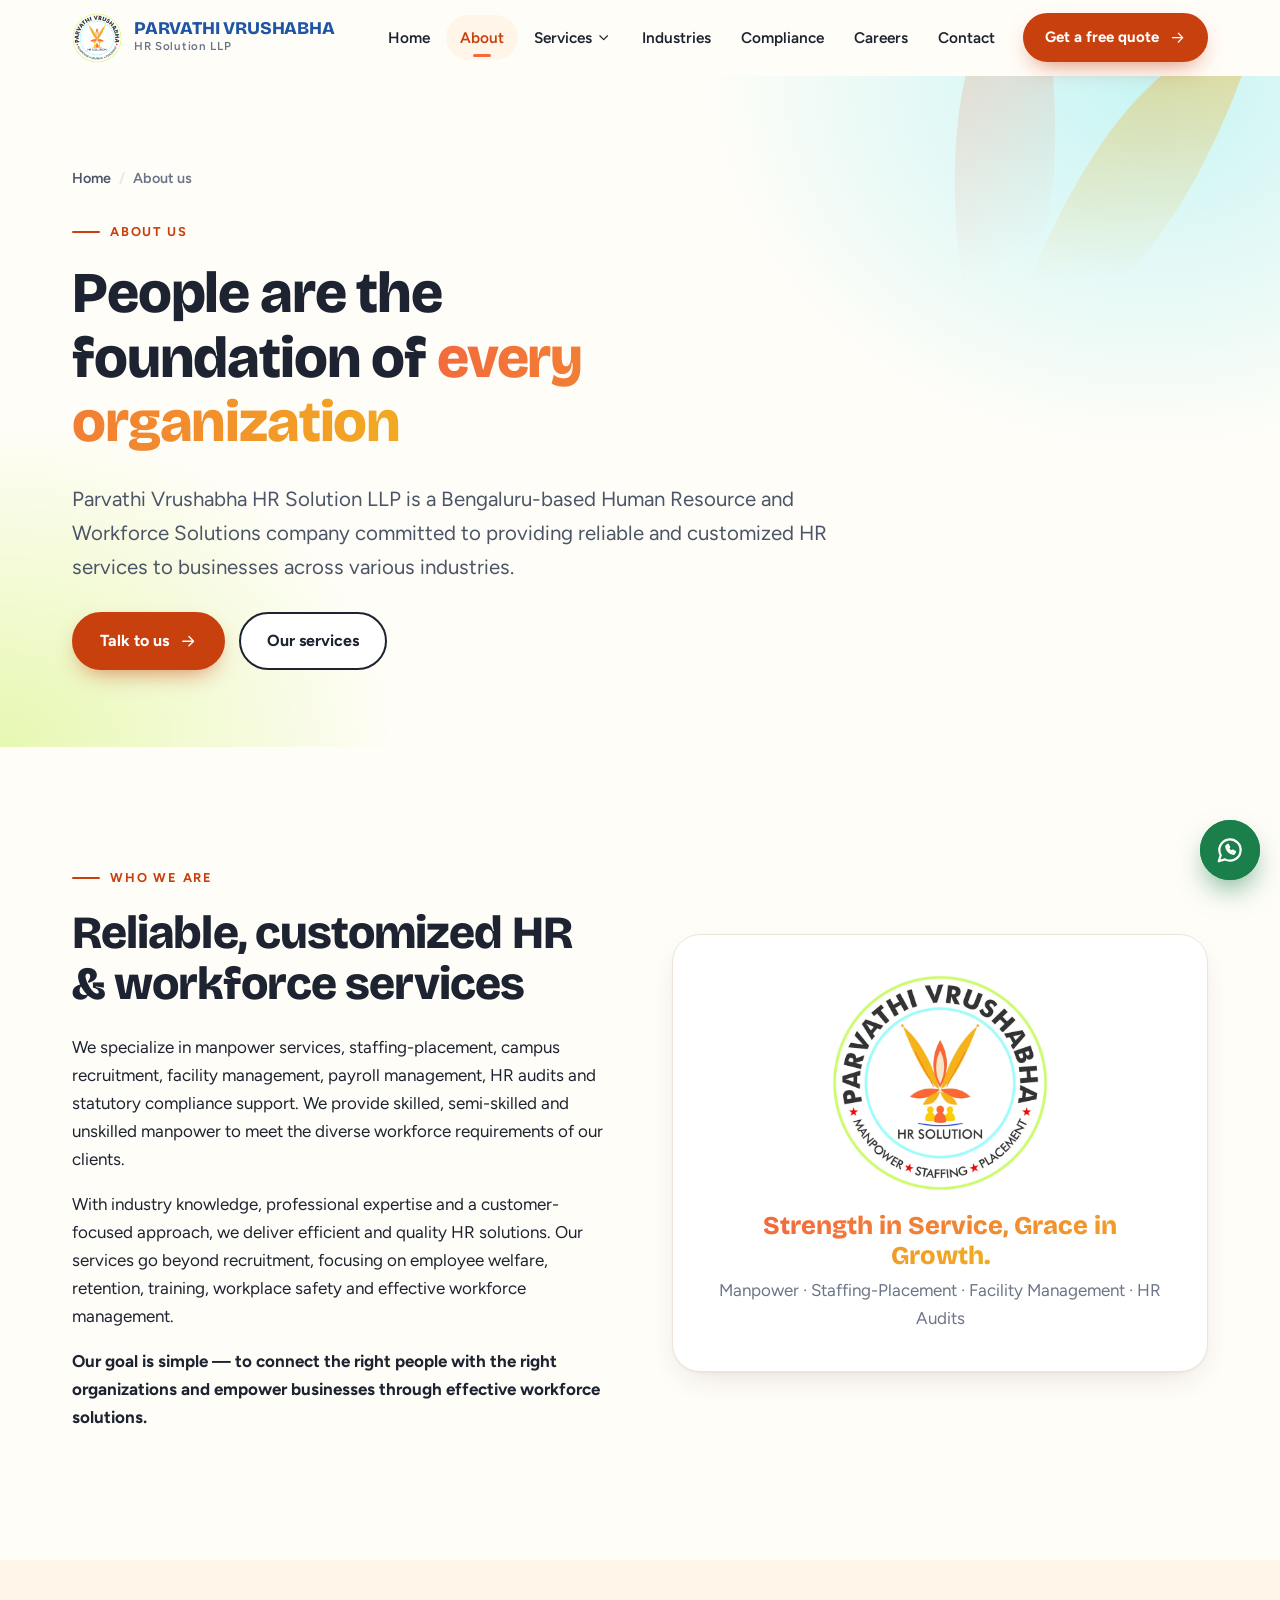
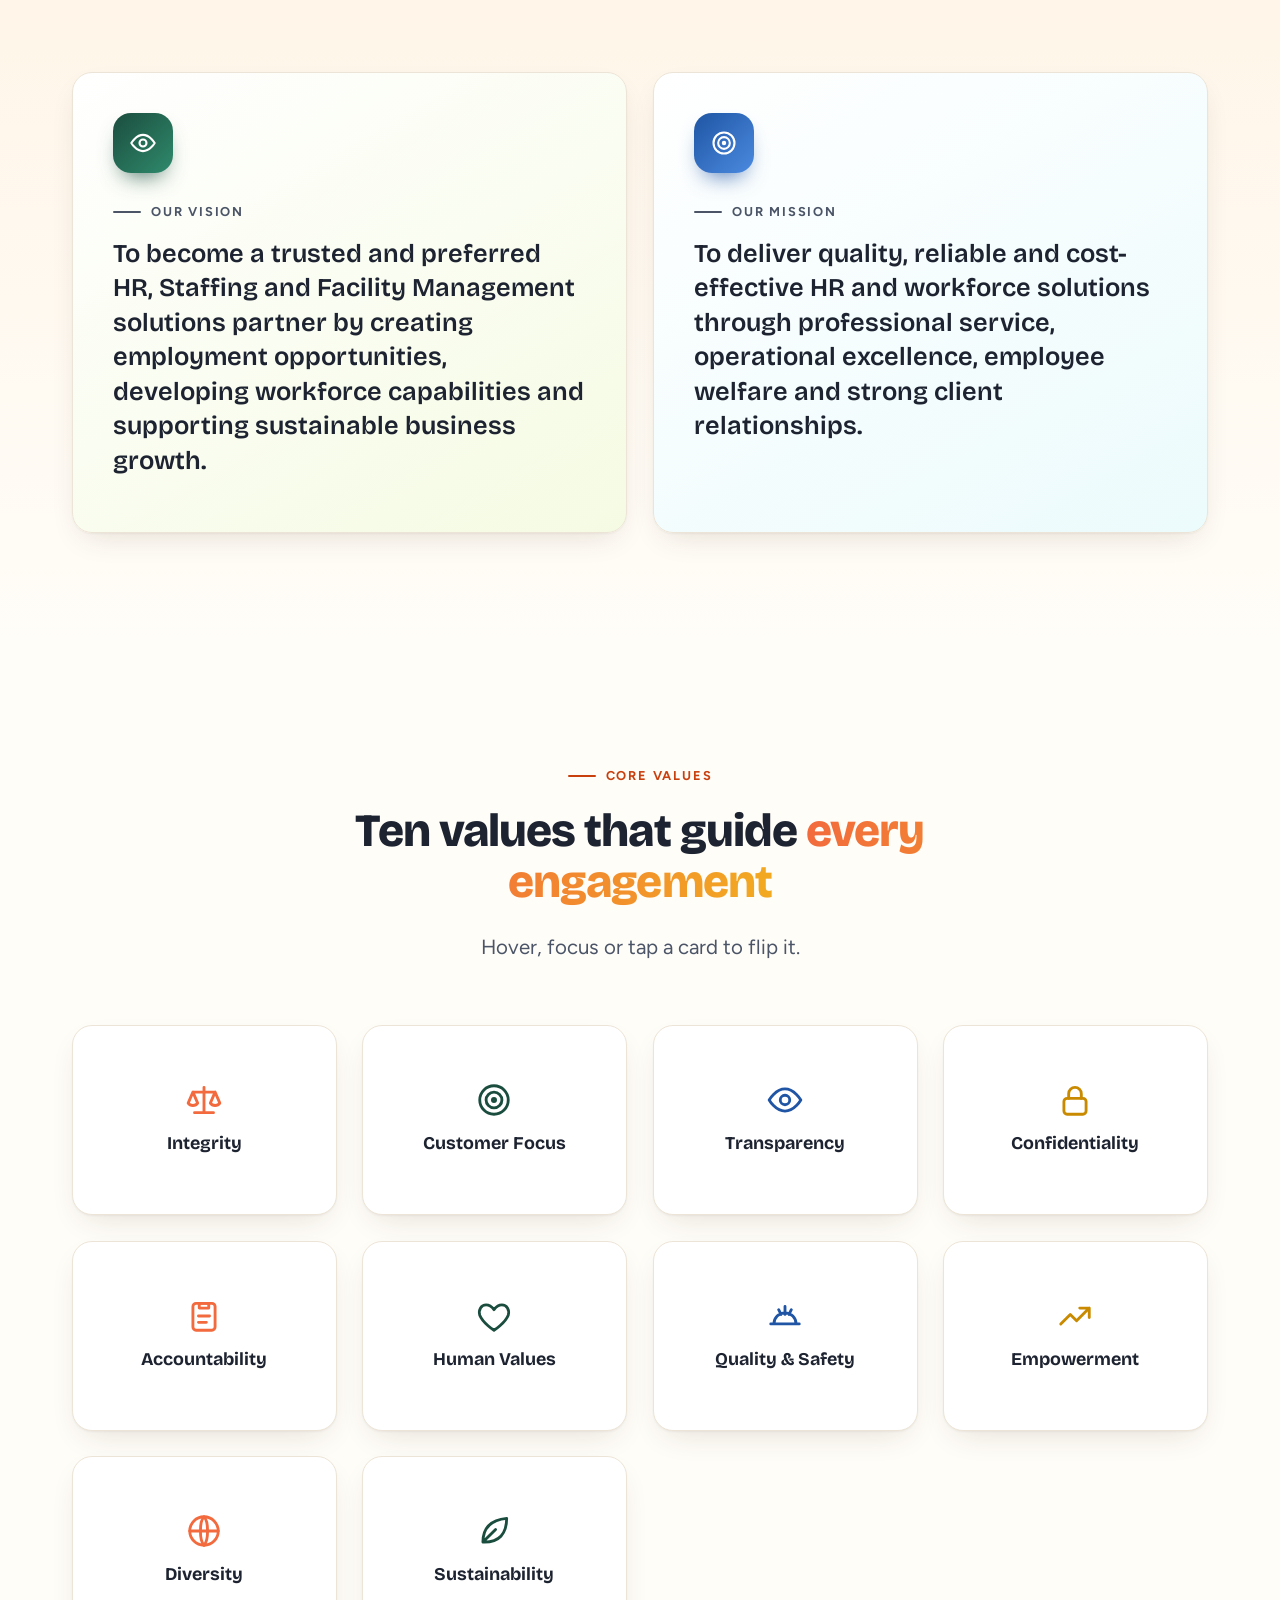
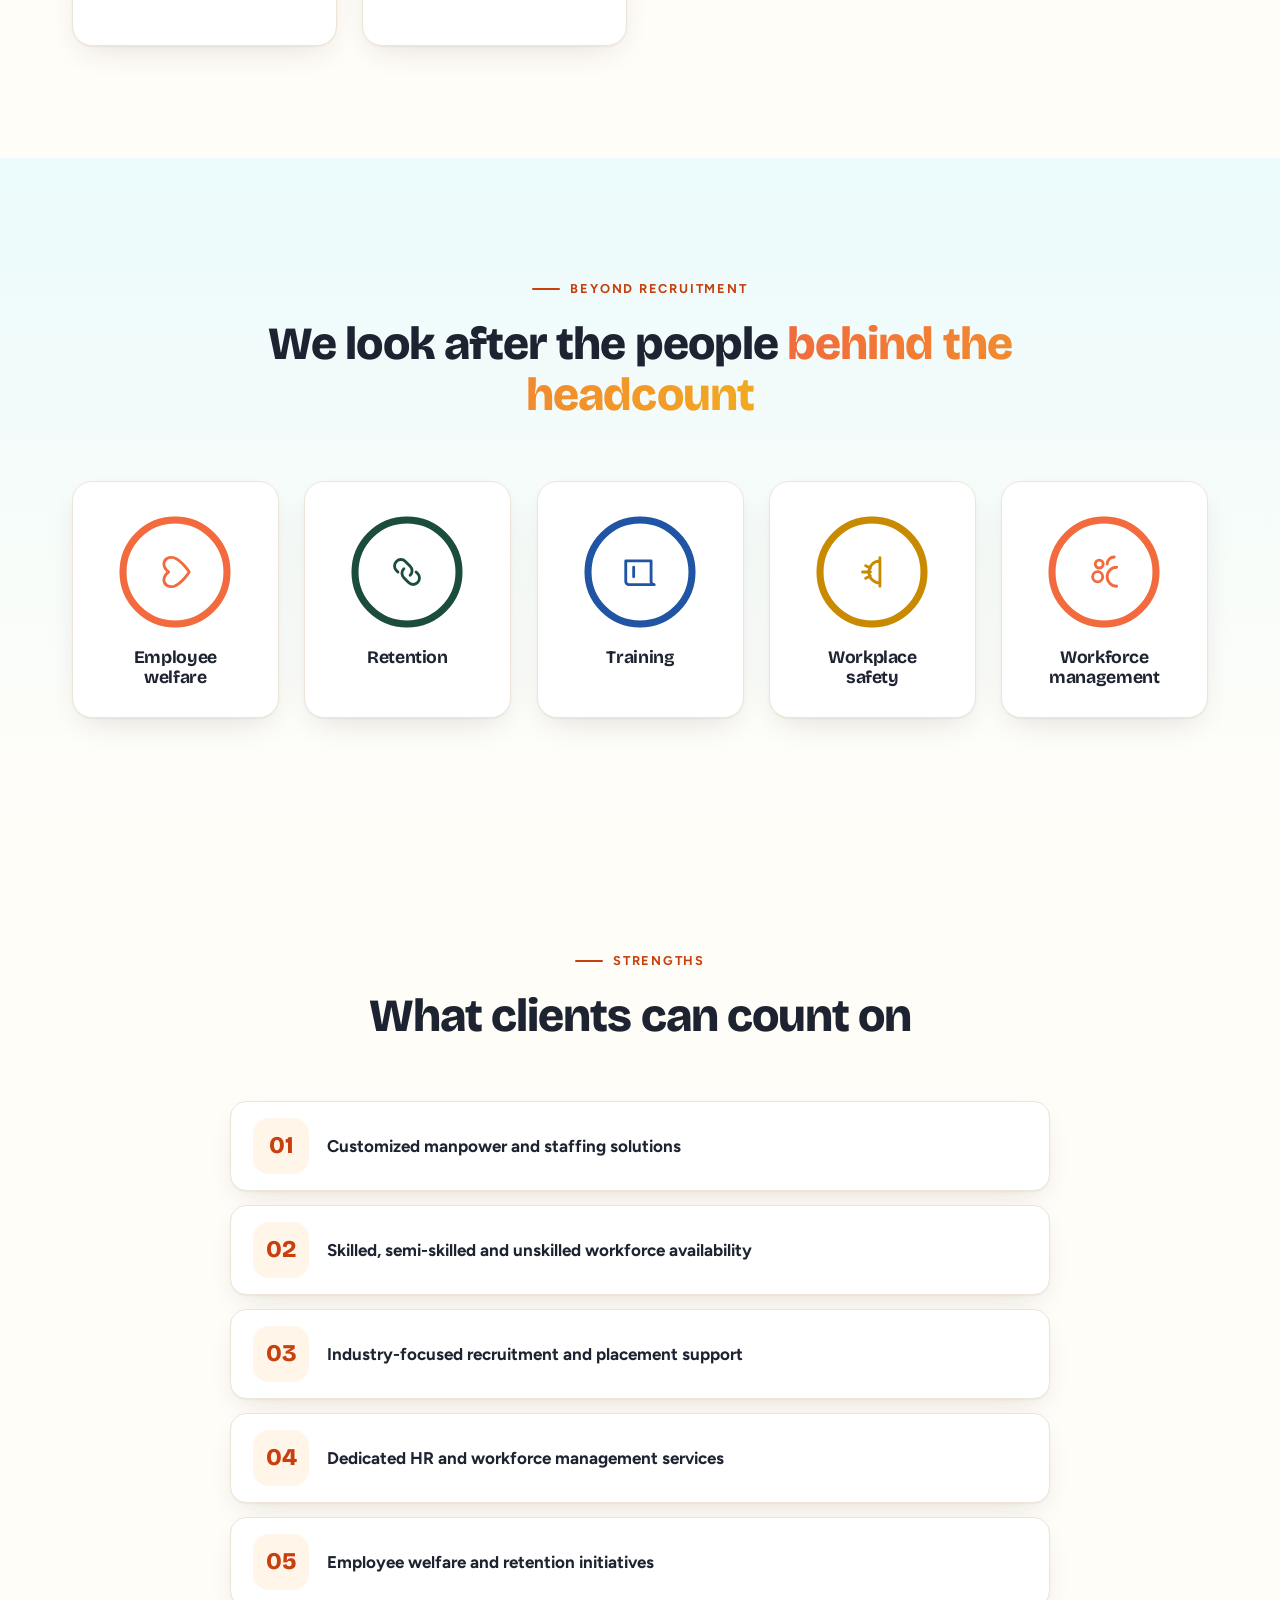
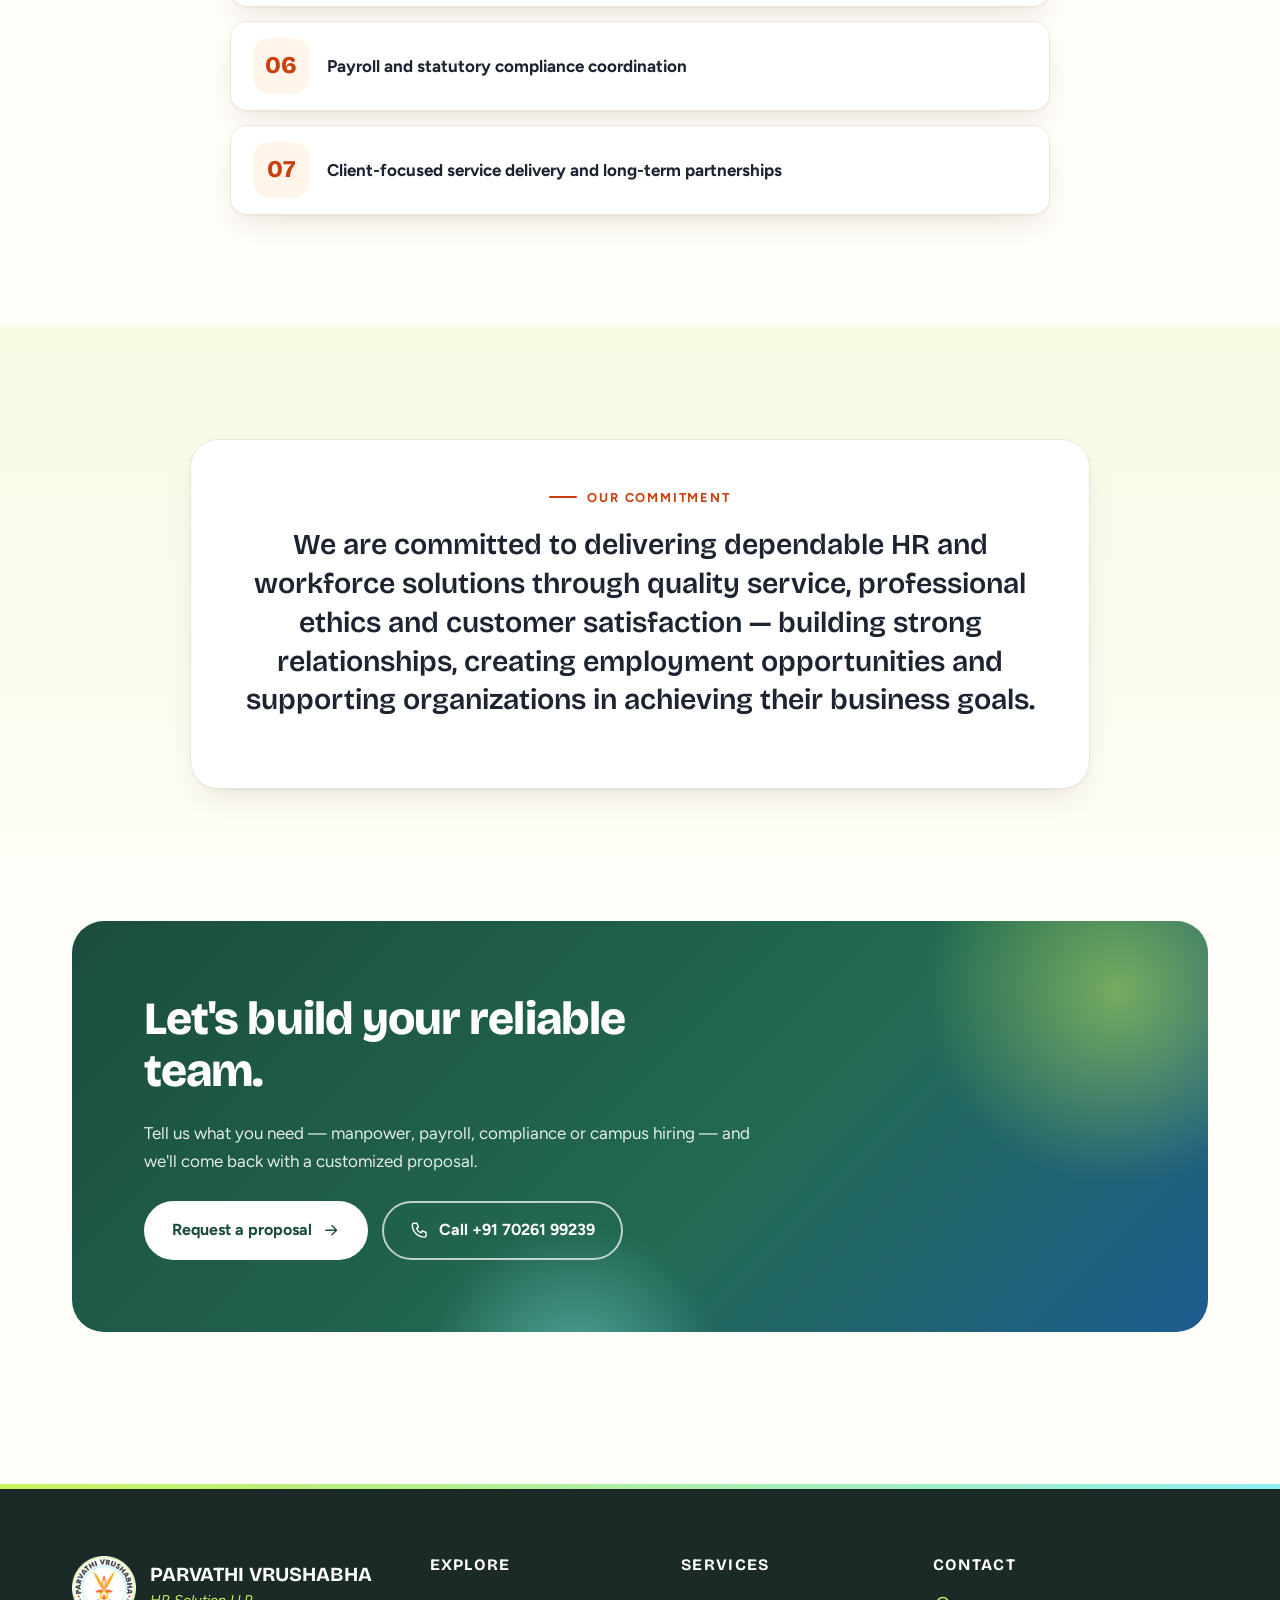
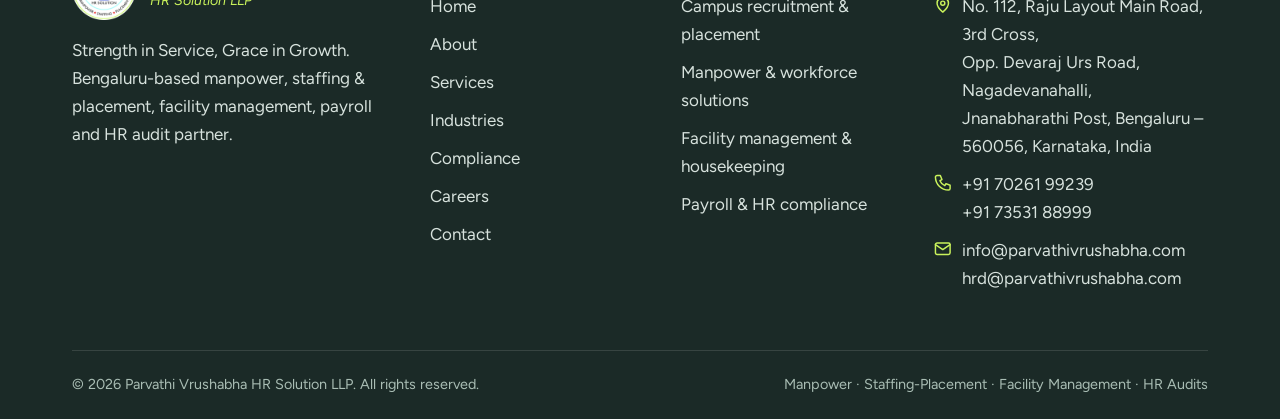
==== about/index.html @ 024fb9ca "Add parvathivrushabha.com multipage light-theme website 12 pages with animations, infographics, SEO/" ====
<!doctype html>
<html lang="en-IN">
<head>
<meta charset="utf-8">
<meta name="viewport" content="width=device-width,initial-scale=1">
<title>About Parvathi Vrushabha HR Solution LLP | Bengaluru HR Company</title>
<meta name="description" content="Meet Parvathi Vrushabha HR Solution LLP — a Bengaluru HR and workforce solutions company. Our vision, mission, ten core values and strengths in staffing, payroll and compliance.">
<link rel="canonical" href="https://www.parvathivrushabha.com/about/">
<link rel="alternate" hreflang="en-IN" href="https://www.parvathivrushabha.com/about/"><link rel="alternate" hreflang="x-default" href="https://www.parvathivrushabha.com/about/">
<meta name="robots" content="index,follow,max-image-preview:large,max-snippet:-1,max-video-preview:-1">
<meta name="author" content="Parvathi Vrushabha HR Solution LLP"><meta name="theme-color" content="#fffdf8">
<meta name="geo.region" content="IN-KA"><meta name="geo.placename" content="Bengaluru">
<meta property="og:type" content="website"><meta property="og:site_name" content="Parvathi Vrushabha HR Solution LLP"><meta property="og:locale" content="en_IN">
<meta property="og:title" content="About Parvathi Vrushabha HR Solution LLP | Bengaluru HR Company"><meta property="og:description" content="Meet Parvathi Vrushabha HR Solution LLP — a Bengaluru HR and workforce solutions company. Our vision, mission, ten core values and strengths in staffing, payroll and compliance."><meta property="og:url" content="https://www.parvathivrushabha.com/about/">
<meta property="og:image" content="https://www.parvathivrushabha.com/assets/img/og-image.jpg"><meta property="og:image:width" content="1200"><meta property="og:image:height" content="630"><meta property="og:image:alt" content="Parvathi Vrushabha HR Solution LLP logo — Manpower, Staffing, Placement">
<meta name="twitter:card" content="summary_large_image"><meta name="twitter:title" content="About Parvathi Vrushabha HR Solution LLP | Bengaluru HR Company"><meta name="twitter:description" content="Meet Parvathi Vrushabha HR Solution LLP — a Bengaluru HR and workforce solutions company. Our vision, mission, ten core values and strengths in staffing, payroll and compliance."><meta name="twitter:image" content="https://www.parvathivrushabha.com/assets/img/og-image.jpg">
<link rel="icon" href="/assets/img/favicon.ico" sizes="any"><link rel="icon" type="image/png" sizes="192x192" href="/assets/img/icon-192.png"><link rel="apple-touch-icon" href="/assets/img/apple-touch-icon.png"><link rel="manifest" href="/site.webmanifest">
<link rel="alternate" type="text/markdown" href="/llms.txt" title="LLM-readable site summary">
<link rel="preconnect" href="https://fonts.googleapis.com"><link rel="preconnect" href="https://fonts.gstatic.com" crossorigin>
<link rel="stylesheet" href="https://fonts.googleapis.com/css2?family=Bricolage+Grotesque:opsz,wght@12..96,500..800&family=Figtree:wght@400;500;600;700;800&display=swap">
<link rel="stylesheet" href="/assets/css/styles.css?v=2026-11-24">
<script>document.documentElement.classList.add('js')</script>
<script type="application/ld+json">{"@context": "https://schema.org", "@graph": [{"@type": ["Organization", "EmploymentAgency"], "@id": "https://www.parvathivrushabha.com/#org", "name": "Parvathi Vrushabha HR Solution LLP", "legalName": "Parvathi Vrushabha HR Solution LLP", "alternateName": "Parvathi Vrushabha HR Solution", "url": "https://www.parvathivrushabha.com/", "logo": "https://www.parvathivrushabha.com/assets/img/icon-512.png", "image": "https://www.parvathivrushabha.com/assets/img/og-image.jpg", "slogan": "Strength in Service, Grace in Growth.", "description": "Bengaluru-based HR and workforce solutions company offering manpower services, staffing and placement, campus recruitment, facility management and housekeeping, payroll management, HR audits and statutory compliance support.", "email": "info@parvathivrushabha.com", "telephone": ["+917026199239", "+917353188999"], "address": {"@type": "PostalAddress", "streetAddress": "No. 112, Raju Layout Main Road, 3rd Cross, Opp. Devaraj Urs Road, Nagadevanahalli, Jnanabharathi Post", "addressLocality": "Bengaluru", "addressRegion": "Karnataka", "postalCode": "560056", "addressCountry": "IN"}, "areaServed": [{"@type": "City", "name": "Bengaluru"}, {"@type": "State", "name": "Karnataka"}, {"@type": "Country", "name": "India"}], "contactPoint": [{"@type": "ContactPoint", "contactType": "customer service", "telephone": "+917026199239", "email": "info@parvathivrushabha.com", "availableLanguage": ["en", "kn", "hi"]}, {"@type": "ContactPoint", "contactType": "human resources", "telephone": "+917353188999", "email": "hrd@parvathivrushabha.com"}], "knowsAbout": ["Manpower services", "Staffing and placement", "Campus recruitment", "Facility management", "Housekeeping services", "Payroll management", "HR audits", "EPF ESI statutory compliance", "Contract labour compliance", "HR outsourcing"], "hasOfferCatalog": {"@type": "OfferCatalog", "name": "HR & workforce services", "itemListElement": [{"@type": "Offer", "itemOffered": {"@type": "Service", "name": "Campus Recruitment & Placement", "url": "https://www.parvathivrushabha.com/services/campus-recruitment-placement/"}}, {"@type": "Offer", "itemOffered": {"@type": "Service", "name": "Specialized Manpower & Workforce Solutions", "url": "https://www.parvathivrushabha.com/services/manpower-workforce-solutions/"}}, {"@type": "Offer", "itemOffered": {"@type": "Service", "name": "Facility Management & Housekeeping", "url": "https://www.parvathivrushabha.com/services/facility-management-housekeeping/"}}, {"@type": "Offer", "itemOffered": {"@type": "Service", "name": "Payroll Management & HR Compliance", "url": "https://www.parvathivrushabha.com/services/payroll-hr-compliance/"}}]}}, {"@type": "WebSite", "@id": "https://www.parvathivrushabha.com/#website", "url": "https://www.parvathivrushabha.com/", "name": "Parvathi Vrushabha HR Solution LLP", "publisher": {"@id": "https://www.parvathivrushabha.com/#org"}, "inLanguage": "en-IN"}, {"@type": "WebPage", "@id": "https://www.parvathivrushabha.com/about/#webpage", "url": "https://www.parvathivrushabha.com/about/", "name": "About Parvathi Vrushabha HR Solution LLP | Bengaluru HR Company", "description": "Meet Parvathi Vrushabha HR Solution LLP — a Bengaluru HR and workforce solutions company. Our vision, mission, ten core values and strengths in staffing, payroll and compliance.", "isPartOf": {"@id": "https://www.parvathivrushabha.com/#website"}, "about": {"@id": "https://www.parvathivrushabha.com/#org"}, "inLanguage": "en-IN", "primaryImageOfPage": "https://www.parvathivrushabha.com/assets/img/og-image.jpg", "dateModified": "2026-11-24"}, {"@type": "BreadcrumbList", "itemListElement": [{"@type": "ListItem", "position": 1, "name": "Home", "item": "https://www.parvathivrushabha.com/"}, {"@type": "ListItem", "position": 2, "name": "About us", "item": "https://www.parvathivrushabha.com/about/"}]}]}</script>
</head>
<body>
<a class="skip" href="#main">Skip to content</a>
<div class="progress" aria-hidden="true"><i></i></div>
<svg width="0" height="0" style="position:absolute" aria-hidden="true" focusable="false"><defs><symbol id="i-users" viewBox="0 0 24 24"><circle cx="9" cy="8" r="3.2"/><path d="M3 20c0-3.3 2.7-6 6-6s6 2.7 6 6"/><circle cx="17" cy="9" r="2.5"/><path d="M17 14c2.5 0 4.5 2 4.5 4.5"/></symbol><symbol id="i-briefcase" viewBox="0 0 24 24"><rect x="3" y="7" width="18" height="13" rx="2"/><path d="M9 7V5a2 2 0 0 1 2-2h2a2 2 0 0 1 2 2v2M3 13h18"/></symbol><symbol id="i-cap" viewBox="0 0 24 24"><path d="M2 9l10-5 10 5-10 5z"/><path d="M6 11.5V16c0 1.5 3 3 6 3s6-1.5 6-3v-4.5M22 9v6"/></symbol><symbol id="i-building" viewBox="0 0 24 24"><rect x="4" y="3" width="16" height="18" rx="1.5"/><path d="M9 8h2M13 8h2M9 12h2M13 12h2M10 21v-4h4v4"/></symbol><symbol id="i-rupee" viewBox="0 0 24 24"><path d="M7 5h10M7 9h10M7 5c5 0 7 1.5 7 4s-2 4-7 4l7 6"/></symbol><symbol id="i-shield" viewBox="0 0 24 24"><path d="M12 3l7 3v5c0 4.5-3 8-7 10-4-2-7-5.5-7-10V6z"/><path d="M9 12l2 2 4-4"/></symbol><symbol id="i-factory" viewBox="0 0 24 24"><path d="M3 21V10l6 4v-4l6 4V6h3v15z"/><path d="M7 17h2M12 17h2M17 17h1"/></symbol><symbol id="i-cart" viewBox="0 0 24 24"><circle cx="9" cy="20" r="1.5"/><circle cx="18" cy="20" r="1.5"/><path d="M2 3h3l2.5 11h11L21 7H6"/></symbol><symbol id="i-truck" viewBox="0 0 24 24"><path d="M2 6h11v10H2zM13 9h4l4 4v3h-8"/><circle cx="7" cy="18" r="2"/><circle cx="17" cy="18" r="2"/></symbol><symbol id="i-medical" viewBox="0 0 24 24"><rect x="3" y="3" width="18" height="18" rx="4"/><path d="M12 8v8M8 12h8"/></symbol><symbol id="i-hotel" viewBox="0 0 24 24"><path d="M3 20V8M3 14h18v6M21 14v-2a3 3 0 0 0-3-3h-7v5"/><circle cx="7" cy="11" r="1.5"/></symbol><symbol id="i-warehouse" viewBox="0 0 24 24"><path d="M3 10l9-6 9 6v10H3z"/><path d="M8 20v-6h8v6M8 17h8"/></symbol><symbol id="i-store" viewBox="0 0 24 24"><path d="M4 9l1.5-5h13L20 9M4 9v11h16V9"/><path d="M4 9c0 2 3 2 4 0 1 2 3 2 4 0 1 2 3 2 4 0 1 2 4 2 4 0"/></symbol><symbol id="i-gear" viewBox="0 0 24 24"><circle cx="12" cy="12" r="3"/><path d="M12 2v3M12 19v3M2 12h3M19 12h3M5 5l2 2M17 17l2 2M5 19l2-2M17 7l2-2"/></symbol><symbol id="i-phone" viewBox="0 0 24 24"><path d="M5 3h4l2 5-2.5 1.5a11 11 0 0 0 6 6L16 13l5 2v4a2 2 0 0 1-2 2A16 16 0 0 1 3 5a2 2 0 0 1 2-2z"/></symbol><symbol id="i-mail" viewBox="0 0 24 24"><rect x="3" y="5" width="18" height="14" rx="2"/><path d="M3 7l9 6 9-6"/></symbol><symbol id="i-pin" viewBox="0 0 24 24"><path d="M12 21s7-6 7-11a7 7 0 0 0-14 0c0 5 7 11 7 11z"/><circle cx="12" cy="10" r="2.5"/></symbol><symbol id="i-whatsapp" viewBox="0 0 24 24"><path d="M3 21l1.6-4.8A8.5 8.5 0 1 1 8 19.5z"/><path d="M9 9c0 3 3 6 6 6l1-1.5-2-1-1 .8c-1-.5-2-1.5-2.5-2.5l.8-1-1-2z"/></symbol><symbol id="i-arrow" viewBox="0 0 24 24"><path d="M5 12h14M13 6l6 6-6 6"/></symbol><symbol id="i-chevron" viewBox="0 0 24 24"><path d="M6 9l6 6 6-6"/></symbol><symbol id="i-search" viewBox="0 0 24 24"><circle cx="11" cy="11" r="6"/><path d="M20 20l-4.5-4.5"/></symbol><symbol id="i-clipboard" viewBox="0 0 24 24"><rect x="5" y="4" width="14" height="17" rx="2"/><path d="M9 4h6v3H9zM8.5 12h7M8.5 16h5"/></symbol><symbol id="i-link" viewBox="0 0 24 24"><path d="M10 14a4 4 0 0 0 5.7 0l3-3a4 4 0 0 0-5.7-5.7l-1 1M14 10a4 4 0 0 0-5.7 0l-3 3a4 4 0 0 0 5.7 5.7l1-1"/></symbol><symbol id="i-scale" viewBox="0 0 24 24"><path d="M12 4v16M6 20h12M5 7h14M5 7l-3 7a3.5 3 0 0 0 6 0zM19 7l-3 7a3.5 3 0 0 0 6 0z"/></symbol><symbol id="i-lock" viewBox="0 0 24 24"><rect x="5" y="11" width="14" height="10" rx="2"/><path d="M8 11V8a4 4 0 0 1 8 0v3"/></symbol><symbol id="i-heart" viewBox="0 0 24 24"><path d="M12 21s-7-4.5-9-9.5C2 8 4 5 7 5c2 0 3.5 1 5 3 1.5-2 3-3 5-3 3 0 5 3 4 6.5-2 5-9 9.5-9 9.5z"/></symbol><symbol id="i-leaf" viewBox="0 0 24 24"><path d="M5 19C5 10 10 5 20 4c0 10-5 15-14 15zM5 19l8-8"/></symbol><symbol id="i-globe" viewBox="0 0 24 24"><circle cx="12" cy="12" r="9"/><path d="M3 12h18M12 3c3 3 3 15 0 18M12 3c-3 3-3 15 0 18"/></symbol><symbol id="i-eye" viewBox="0 0 24 24"><path d="M2 12s4-7 10-7 10 7 10 7-4 7-10 7S2 12 2 12z"/><circle cx="12" cy="12" r="3"/></symbol><symbol id="i-target" viewBox="0 0 24 24"><circle cx="12" cy="12" r="9"/><circle cx="12" cy="12" r="5"/><circle cx="12" cy="12" r="1"/></symbol><symbol id="i-trend" viewBox="0 0 24 24"><path d="M3 17l6-6 4 4 8-8M15 7h6v6"/></symbol><symbol id="i-book" viewBox="0 0 24 24"><path d="M4 5a2 2 0 0 1 2-2h13v16H6a2 2 0 0 0-2 2zM4 19V5M9 8h6"/></symbol><symbol id="i-hardhat" viewBox="0 0 24 24"><path d="M3 17h18M5 17a7 7 0 0 1 14 0M12 6v5M8 8l1.5 3M16 8l-1.5 3"/></symbol><symbol id="i-clock" viewBox="0 0 24 24"><circle cx="12" cy="12" r="9"/><path d="M12 7v5l3 2"/></symbol><symbol id="i-bucket" viewBox="0 0 24 24"><path d="M12 3v7M9 10h6l1 5H8zM7 15l-1 6h12l-1-6"/></symbol><symbol id="i-file" viewBox="0 0 24 24"><path d="M6 3h8l4 4v14H6zM14 3v4h4M9 13h6M9 17h6"/></symbol><symbol id="i-chart" viewBox="0 0 24 24"><path d="M4 20V4M4 20h16M8 16v-5M12 16V8M16 16v-3"/></symbol><symbol id="i-calendar" viewBox="0 0 24 24"><rect x="3" y="5" width="18" height="16" rx="2"/><path d="M3 10h18M8 3v4M16 3v4"/></symbol><symbol id="i-idcard" viewBox="0 0 24 24"><rect x="3" y="5" width="18" height="14" rx="2"/><circle cx="9" cy="11" r="2"/><path d="M6 16c0-1.5 1.5-2.5 3-2.5s3 1 3 2.5M14 10h4M14 14h3"/></symbol><symbol id="i-userplus" viewBox="0 0 24 24"><circle cx="10" cy="8" r="3.5"/><path d="M3 20c0-3.5 3-6 7-6M18 8v6M15 11h6"/></symbol><symbol id="i-star" viewBox="0 0 24 24"><path d="M12 3l2.7 5.6 6.1.9-4.4 4.3 1 6.1L12 17l-5.4 2.9 1-6.1L3.2 9.5l6.1-.9z"/></symbol><symbol id="i-check" viewBox="0 0 24 24"><path d="M5 12.5l4.5 4.5L19 7.5"/></symbol></defs></svg>
<header class="site-header"><div class="container nav-wrap">
<a class="brand" href="/" aria-label="Parvathi Vrushabha HR Solution LLP — home"><img src="/assets/img/logo.webp" width="50" height="50" alt="Parvathi Vrushabha HR Solution LLP logo"><span><b>PARVATHI VRUSHABHA</b><small>HR Solution LLP</small></span></a>
<nav class="nav" id="site-nav" aria-label="Main"><ul><li><a class="nl" href="/">Home</a></li><li><a class="nl" href="/about/" aria-current="page">About</a></li><li class="has-sub"><a class="nl" href="/services/">Services<svg class="ic " aria-hidden="true" focusable="false"><use href="#i-chevron"/></svg></a><div class="sub"><a href="/services/campus-recruitment-placement/"><svg class="ic " aria-hidden="true" focusable="false"><use href="#i-cap"/></svg>Campus recruitment &amp; placement</a><a href="/services/manpower-workforce-solutions/"><svg class="ic " aria-hidden="true" focusable="false"><use href="#i-users"/></svg>Manpower &amp; workforce solutions</a><a href="/services/facility-management-housekeeping/"><svg class="ic " aria-hidden="true" focusable="false"><use href="#i-building"/></svg>Facility management &amp; housekeeping</a><a href="/services/payroll-hr-compliance/"><svg class="ic " aria-hidden="true" focusable="false"><use href="#i-rupee"/></svg>Payroll &amp; HR compliance</a></div></li><li><a class="nl" href="/industries/">Industries</a></li><li><a class="nl" href="/compliance/">Compliance</a></li><li><a class="nl" href="/careers/">Careers</a></li><li><a class="nl" href="/contact/">Contact</a></li></ul><span class="nav-cta"><a class="btn sm" href="/contact/">Get a free quote <svg class="ic go" aria-hidden="true" focusable="false"><use href="#i-arrow"/></svg></a></span></nav>
<button class="burger" aria-expanded="false" aria-controls="site-nav" aria-label="Open menu"><span></span></button>
</div></header>
<main id="main">
<section class="page-hero"><span class="leaf a" aria-hidden="true"></span><span class="leaf b" aria-hidden="true"></span>
<div class="container"><nav aria-label="Breadcrumb"><ol class="crumbs"><li><a href="/">Home</a></li><li aria-current="page">About us</li></ol></nav><p class="eyebrow" data-reveal="" style="--i:0">About us</p><h1 data-reveal="" style="--i:1">People are the foundation of <span class="hl">every organization</span></h1><p class="lead" data-reveal="" style="--i:2">Parvathi Vrushabha HR Solution LLP is a Bengaluru-based Human Resource and Workforce Solutions company committed to providing reliable and customized HR services to businesses across various industries.</p><div class="btn-row" style="margin-top:28px" data-reveal="" style="--i:3"><a class="btn" href="/contact/">Talk to us <svg class="ic go" aria-hidden="true" focusable="false"><use href="#i-arrow"/></svg></a><a class="btn ghost" href="/services/">Our services</a></div></div></section><section class="section"><div class="container"><div class="split"><div data-reveal="left" style="--i:0"><p class="eyebrow">Who we are</p><h2>Reliable, customized HR &amp; workforce services</h2>
<p>We specialize in manpower services, staffing-placement, campus recruitment, facility management, payroll management, HR audits and statutory compliance support. We provide skilled, semi-skilled and unskilled manpower to meet the diverse workforce requirements of our clients.</p>
<p>With industry knowledge, professional expertise and a customer-focused approach, we deliver efficient and quality HR solutions. Our services go beyond recruitment, focusing on employee welfare, retention, training, workplace safety and effective workforce management.</p>
<p><strong>Our goal is simple — to connect the right people with the right organizations and empower businesses through effective workforce solutions.</strong></p></div>
<div class="panel center" data-reveal="right" style="--i:1"><img src="/assets/img/logo.webp" width="220" height="220" alt="Parvathi Vrushabha HR Solution LLP emblem" style="margin:0 auto 18px;animation:bob 6s ease-in-out infinite" loading="lazy"><p style="font-family:var(--head);font-size:1.6rem;font-weight:800;line-height:1.15;margin-bottom:6px"><span class="hl">Strength in Service, Grace in Growth.</span></p><p style="color:var(--ink-3);margin:0">Manpower · Staffing-Placement · Facility Management · HR Audits</p></div></div></div></section>
<section class="section tint-warm"><div class="container"><div class="vm"><div class="card v" data-reveal="left" style="--i:0"><div class="icon-badge g"><svg class="ic " aria-hidden="true" focusable="false"><use href="#i-eye"/></svg></div><p class="eyebrow">Our vision</p><p class="big">To become a trusted and preferred HR, Staffing and Facility Management solutions partner by creating employment opportunities, developing workforce capabilities and supporting sustainable business growth.</p></div>
<div class="card m" data-reveal="right" style="--i:1"><div class="icon-badge b"><svg class="ic " aria-hidden="true" focusable="false"><use href="#i-target"/></svg></div><p class="eyebrow">Our mission</p><p class="big">To deliver quality, reliable and cost-effective HR and workforce solutions through professional service, operational excellence, employee welfare and strong client relationships.</p></div></div></div></section>
<section class="section" id="values"><div class="container"><div class="section-head center" data-reveal="" style="--i:0"><p class="eyebrow">Core values</p><h2>Ten values that guide <span class="hl">every engagement</span></h2><p class="lead">Hover, focus or tap a card to flip it.</p></div><div class="grid g4" style="grid-template-columns:repeat(auto-fit,minmax(220px,1fr))"><div class="vcard" tabindex="0" style="--c:var(--orange)" data-reveal="" style="--i:0"><div class="in"><div class="f"><svg class="ic " aria-hidden="true" focusable="false"><use href="#i-scale"/></svg><span>Integrity</span></div><div class="b"><strong>Integrity</strong><span>Maintaining honesty and ethical business practices.</span></div></div></div><div class="vcard" tabindex="0" style="--c:var(--green)" data-reveal="" style="--i:1"><div class="in"><div class="f"><svg class="ic " aria-hidden="true" focusable="false"><use href="#i-target"/></svg><span>Customer Focus</span></div><div class="b"><strong>Customer Focus</strong><span>Understanding and fulfilling client requirements.</span></div></div></div><div class="vcard" tabindex="0" style="--c:var(--blue)" data-reveal="" style="--i:2"><div class="in"><div class="f"><svg class="ic " aria-hidden="true" focusable="false"><use href="#i-eye"/></svg><span>Transparency</span></div><div class="b"><strong>Transparency</strong><span>Building relationships through trust and openness.</span></div></div></div><div class="vcard" tabindex="0" style="--c:#c98a00" data-reveal="" style="--i:3"><div class="in"><div class="f"><svg class="ic " aria-hidden="true" focusable="false"><use href="#i-lock"/></svg><span>Confidentiality</span></div><div class="b"><strong>Confidentiality</strong><span>Protecting client and employee information.</span></div></div></div><div class="vcard" tabindex="0" style="--c:var(--orange)" data-reveal="" style="--i:4"><div class="in"><div class="f"><svg class="ic " aria-hidden="true" focusable="false"><use href="#i-clipboard"/></svg><span>Accountability</span></div><div class="b"><strong>Accountability</strong><span>Taking responsibility for our commitments.</span></div></div></div><div class="vcard" tabindex="0" style="--c:var(--green)" data-reveal="" style="--i:0"><div class="in"><div class="f"><svg class="ic " aria-hidden="true" focusable="false"><use href="#i-heart"/></svg><span>Human Values</span></div><div class="b"><strong>Human Values</strong><span>Respecting people and promoting employee welfare.</span></div></div></div><div class="vcard" tabindex="0" style="--c:var(--blue)" data-reveal="" style="--i:1"><div class="in"><div class="f"><svg class="ic " aria-hidden="true" focusable="false"><use href="#i-hardhat"/></svg><span>Quality & Safety</span></div><div class="b"><strong>Quality & Safety</strong><span>Maintaining service quality and workplace safety.</span></div></div></div><div class="vcard" tabindex="0" style="--c:#c98a00" data-reveal="" style="--i:2"><div class="in"><div class="f"><svg class="ic " aria-hidden="true" focusable="false"><use href="#i-trend"/></svg><span>Empowerment</span></div><div class="b"><strong>Empowerment</strong><span>Encouraging learning, development and growth.</span></div></div></div><div class="vcard" tabindex="0" style="--c:var(--orange)" data-reveal="" style="--i:3"><div class="in"><div class="f"><svg class="ic " aria-hidden="true" focusable="false"><use href="#i-globe"/></svg><span>Diversity</span></div><div class="b"><strong>Diversity</strong><span>Promoting equal opportunities and inclusion.</span></div></div></div><div class="vcard" tabindex="0" style="--c:var(--green)" data-reveal="" style="--i:4"><div class="in"><div class="f"><svg class="ic " aria-hidden="true" focusable="false"><use href="#i-leaf"/></svg><span>Sustainability</span></div><div class="b"><strong>Sustainability</strong><span>Supporting responsible and long-term development.</span></div></div></div></div></div></section>
<section class="section tint-aqua"><div class="container"><div class="section-head center" data-reveal="" style="--i:0"><p class="eyebrow">Beyond recruitment</p><h2>We look after the people <span class="hl">behind the headcount</span></h2></div>
<div class="grid" style="grid-template-columns:repeat(auto-fit,minmax(190px,1fr))"><div class="card ring-card" style="--c:var(--orange)" data-reveal="" style="--i:0"><div class="ringsvg"><svg viewBox="0 0 120 120" aria-hidden="true"><circle class="bg" cx="60" cy="60" r="52"/><circle class="fg" cx="60" cy="60" r="52" pathLength="1"/></svg><svg class="ic " aria-hidden="true" focusable="false"><use href="#i-heart"/></svg></div><h3 style="margin:0;font-size:1.1rem">Employee welfare</h3></div><div class="card ring-card" style="--c:var(--green)" data-reveal="" style="--i:1"><div class="ringsvg"><svg viewBox="0 0 120 120" aria-hidden="true"><circle class="bg" cx="60" cy="60" r="52"/><circle class="fg" cx="60" cy="60" r="52" pathLength="1"/></svg><svg class="ic " aria-hidden="true" focusable="false"><use href="#i-link"/></svg></div><h3 style="margin:0;font-size:1.1rem">Retention</h3></div><div class="card ring-card" style="--c:var(--blue)" data-reveal="" style="--i:2"><div class="ringsvg"><svg viewBox="0 0 120 120" aria-hidden="true"><circle class="bg" cx="60" cy="60" r="52"/><circle class="fg" cx="60" cy="60" r="52" pathLength="1"/></svg><svg class="ic " aria-hidden="true" focusable="false"><use href="#i-book"/></svg></div><h3 style="margin:0;font-size:1.1rem">Training</h3></div><div class="card ring-card" style="--c:#c98a00" data-reveal="" style="--i:3"><div class="ringsvg"><svg viewBox="0 0 120 120" aria-hidden="true"><circle class="bg" cx="60" cy="60" r="52"/><circle class="fg" cx="60" cy="60" r="52" pathLength="1"/></svg><svg class="ic " aria-hidden="true" focusable="false"><use href="#i-hardhat"/></svg></div><h3 style="margin:0;font-size:1.1rem">Workplace safety</h3></div><div class="card ring-card" style="--c:var(--orange)" data-reveal="" style="--i:4"><div class="ringsvg"><svg viewBox="0 0 120 120" aria-hidden="true"><circle class="bg" cx="60" cy="60" r="52"/><circle class="fg" cx="60" cy="60" r="52" pathLength="1"/></svg><svg class="ic " aria-hidden="true" focusable="false"><use href="#i-users"/></svg></div><h3 style="margin:0;font-size:1.1rem">Workforce management</h3></div></div></div></section>
<section class="section"><div class="container"><div class="section-head center" data-reveal="" style="--i:0"><p class="eyebrow">Strengths</p><h2>What clients can count on</h2></div><ul class="strengths" style="list-style:none;padding:0;margin:0 auto;max-width:820px"><li class="strength" data-reveal="" style="--i:0"><b>Customized manpower and staffing solutions</b></li><li class="strength" data-reveal="" style="--i:1"><b>Skilled, semi-skilled and unskilled workforce availability</b></li><li class="strength" data-reveal="" style="--i:2"><b>Industry-focused recruitment and placement support</b></li><li class="strength" data-reveal="" style="--i:0"><b>Dedicated HR and workforce management services</b></li><li class="strength" data-reveal="" style="--i:1"><b>Employee welfare and retention initiatives</b></li><li class="strength" data-reveal="" style="--i:2"><b>Payroll and statutory compliance coordination</b></li><li class="strength" data-reveal="" style="--i:0"><b>Client-focused service delivery and long-term partnerships</b></li></ul></div></section>
<section class="section tint-lime"><div class="container"><div class="panel center" style="max-width:900px;margin:auto" data-reveal="zoom" style="--i:0"><p class="eyebrow" style="justify-content:center">Our commitment</p><p class="big" style="font-family:var(--head);font-size:clamp(1.3rem,2.4vw,1.8rem);line-height:1.35;font-weight:600">We are committed to delivering dependable HR and workforce solutions through quality service, professional ethics and customer satisfaction — building strong relationships, creating employment opportunities and supporting organizations in achieving their business goals.</p></div></div></section><section class="section" style="padding-top:20px"><div class="container"><div class="cta" data-reveal="zoom" style="--i:0">
<h2>Let's build your reliable team.</h2><p>Tell us what you need — manpower, payroll, compliance or campus hiring — and we'll come back with a customized proposal.</p>
<div class="btn-row" style="margin-top:26px"><a class="btn" data-magnetic href="/contact/">Request a proposal <svg class="ic go" aria-hidden="true" focusable="false"><use href="#i-arrow"/></svg></a><a class="btn ghost" href="tel:+917026199239"><svg class="ic " aria-hidden="true" focusable="false"><use href="#i-phone"/></svg> Call +91 70261 99239</a></div></div></div></section>
</main>
<footer class="site-footer"><div class="container">
<div class="foot-grid">
<div><div class="foot-brand"><img src="/assets/img/logo.webp" width="64" height="64" alt="" loading="lazy"><div><b>PARVATHI VRUSHABHA</b><small>HR Solution LLP</small></div></div>
<p>Strength in Service, Grace in Growth. Bengaluru-based manpower, staffing &amp; placement, facility management, payroll and HR audit partner.</p></div>
<div><h4>Explore</h4><ul><li><a href="/">Home</a></li><li><a href="/about/">About</a></li><li><a href="/services/">Services</a></li><li><a href="/industries/">Industries</a></li><li><a href="/compliance/">Compliance</a></li><li><a href="/careers/">Careers</a></li><li><a href="/contact/">Contact</a></li></ul></div>
<div><h4>Services</h4><ul><li><a href="/services/campus-recruitment-placement/">Campus recruitment &amp; placement</a></li><li><a href="/services/manpower-workforce-solutions/">Manpower &amp; workforce solutions</a></li><li><a href="/services/facility-management-housekeeping/">Facility management &amp; housekeeping</a></li><li><a href="/services/payroll-hr-compliance/">Payroll &amp; HR compliance</a></li></ul></div>
<div><h4>Contact</h4><address style="font-style:normal"><ul>
<li class="contact-li"><svg class="ic " aria-hidden="true" focusable="false"><use href="#i-pin"/></svg><span>No. 112, Raju Layout Main Road, 3rd Cross,<br>Opp. Devaraj Urs Road, Nagadevanahalli,<br>Jnanabharathi Post, Bengaluru – 560056, Karnataka, India</span></li>
<li class="contact-li"><svg class="ic " aria-hidden="true" focusable="false"><use href="#i-phone"/></svg><span><a href="tel:+917026199239">+91 70261 99239</a><br><a href="tel:+917353188999">+91 73531 88999</a></span></li>
<li class="contact-li"><svg class="ic " aria-hidden="true" focusable="false"><use href="#i-mail"/></svg><span><a href="mailto:info@parvathivrushabha.com">info@parvathivrushabha.com</a><br><a href="mailto:hrd@parvathivrushabha.com">hrd@parvathivrushabha.com</a></span></li>
</ul></address></div></div>
<div class="foot-bottom"><span>© 2026 Parvathi Vrushabha HR Solution LLP. All rights reserved.</span><span>Manpower · Staffing-Placement · Facility Management · HR Audits</span></div>
</div></footer>
<a class="wa-float" href="https://wa.me/917026199239?text=Hello,%20I%20would%20like%20to%20know%20more%20about%20your%20HR%20and%20manpower%20services." target="_blank" rel="noopener" aria-label="Chat on WhatsApp"><svg class="ic " aria-hidden="true" focusable="false"><use href="#i-whatsapp"/></svg></a>
<button class="to-top" aria-label="Back to top"><svg class="ic " aria-hidden="true" focusable="false"><use href="#i-arrow"/></svg></button>
<script src="/assets/js/main.js?v=2026-11-24" defer></script>
</body></html>
---- assets/css/styles.css ----
/* ==========================================================
   Parvathi Vrushabha HR Solution LLP — Light theme design system
   Palette is drawn from the logo: lime ring, aqua ring, flame orange, amber, charcoal
   ========================================================== */
:root {
  color-scheme: light;
  --bg: #fffdf8;
  --bg-warm: #fff5e8;
  --bg-aqua: #ecfbfc;
  --bg-lime: #f5fbe3;
  --surface: #ffffff;
  --ink: #1d2330;
  --ink-2: #4b5567;
  --ink-3: #6b7587;
  --line: #ece4d6;
  --orange: #f26a3d;
  --orange-d: #c9400f; /* text-safe orange */
  --amber: #f2b01e;
  --lime: #c9f25b;
  --aqua: #8fecf0;
  --green: #1b4d3e;
  --blue: #1f55a4;
  --r: 20px;
  --r-sm: 12px;
  --shadow: 0 1px 2px rgba(60, 40, 10, .05), 0 12px 32px -12px rgba(60, 40, 10, .16);
  --shadow-lg: 0 2px 4px rgba(60, 40, 10, .05), 0 28px 60px -20px rgba(60, 40, 10, .28);
  --ease: cubic-bezier(.22, 1, .36, 1);
  --head: "Bricolage Grotesque", "Segoe UI", system-ui, sans-serif;
  --body: "Figtree", "Segoe UI", system-ui, -apple-system, sans-serif;
  --maxw: 1200px;
  --hdr: 76px;
}

*, *::before, *::after { box-sizing: border-box; }
html { scroll-behavior: smooth; scroll-padding-top: calc(var(--hdr) + 16px); -webkit-text-size-adjust: 100%; }
body {
  margin: 0; background: var(--bg); color: var(--ink);
  font-family: var(--body); font-size: 1.0625rem; line-height: 1.65;
  -webkit-font-smoothing: antialiased; overflow-x: hidden;
}
img, svg { max-width: 100%; display: block; }
a { color: var(--blue); text-decoration-thickness: 1px; text-underline-offset: 3px; }
a:hover { color: var(--orange-d); }
h1, h2, h3, h4 { font-family: var(--head); line-height: 1.12; letter-spacing: -.02em; margin: 0 0 .5em; color: var(--ink); }
h1 { font-size: clamp(2.3rem, 4.8vw, 3.9rem); font-weight: 800; }
h2 { font-size: clamp(1.9rem, 3.6vw, 2.9rem); font-weight: 800; }
h3 { font-size: 1.28rem; font-weight: 700; }
h4 { font-size: 1.05rem; font-weight: 700; }
p { margin: 0 0 1em; }
ul { margin: 0; padding: 0; list-style: none; }
:focus-visible { outline: 3px solid var(--blue); outline-offset: 3px; border-radius: 6px; }
.skip { position: absolute; left: -999px; top: 8px; background: var(--ink); color: #fff; padding: 10px 16px; border-radius: 8px; z-index: 200; }
.skip:focus { left: 8px; }
.sr { position: absolute; width: 1px; height: 1px; overflow: hidden; clip: rect(0 0 0 0); white-space: nowrap; }

.split > *, .hero-grid > *, .contact-grid > *, .svc-row > *, .wheel-wrap > *, .vm > * { min-width: 0; }
.container { width: 100%; max-width: var(--maxw); margin: 0 auto; padding: 0 clamp(16px, 4vw, 32px); }
.section { padding: clamp(64px, 9vw, 112px) 0; position: relative; }
.tint-warm { background: linear-gradient(180deg, var(--bg-warm), var(--bg)); }
.tint-aqua { background: linear-gradient(180deg, var(--bg-aqua), var(--bg)); }
.tint-lime { background: linear-gradient(180deg, var(--bg-lime), var(--bg)); }
.center { text-align: center; }
.lead { font-size: clamp(1.1rem, 1.6vw, 1.3rem); color: var(--ink-2); max-width: 62ch; }
.center .lead { margin-inline: auto; }
.eyebrow {
  display: inline-flex; align-items: center; gap: 10px; font-weight: 700; font-size: .8rem;
  letter-spacing: .14em; text-transform: uppercase; color: var(--orange-d); margin-bottom: 18px;
}
.eyebrow::before { content: ""; width: 28px; height: 2px; background: currentColor; border-radius: 2px; }
.section-head { max-width: 760px; margin-bottom: clamp(36px, 5vw, 60px); }
.section-head.center { margin-inline: auto; }
.section-head h2 { position: relative; }
.hl { background: linear-gradient(100deg, var(--orange), var(--amber) 55%, var(--orange)); background-size: 200% 100%;
  -webkit-background-clip: text; background-clip: text; color: transparent; animation: shift 6s linear infinite; }
.ic { width: 1.4em; height: 1.4em; fill: none; stroke: currentColor; stroke-width: 1.8; stroke-linecap: round; stroke-linejoin: round; flex: none; }

/* ---------- scroll progress ---------- */
.progress { position: fixed; inset: 0 0 auto 0; height: 3px; z-index: 120; background: transparent; pointer-events: none; }
.progress i { display: block; height: 100%; width: 100%; transform-origin: 0 50%; transform: scaleX(var(--sp, 0));
  background: linear-gradient(90deg, var(--lime), var(--aqua), var(--orange)); }

/* ---------- header ---------- */
.site-header { position: sticky; top: 0; z-index: 100; height: var(--hdr); display: flex; align-items: center;
  background: rgba(255, 253, 248, .82); backdrop-filter: saturate(1.6) blur(14px); -webkit-backdrop-filter: saturate(1.6) blur(14px);
  border-bottom: 1px solid transparent; transition: border-color .3s, box-shadow .3s, height .3s; }
.site-header.scrolled { border-color: var(--line); box-shadow: 0 8px 24px -16px rgba(60, 40, 10, .3); --hdr: 66px; height: 66px; }
.nav-wrap { display: flex; align-items: center; justify-content: space-between; gap: 20px; width: 100%; }
.brand { display: flex; align-items: center; gap: 12px; text-decoration: none; color: var(--ink); }
.brand img { width: 50px; height: 50px; transition: transform .8s var(--ease); }
.brand:hover img { transform: rotate(360deg); }
.brand b { display: block; font-family: var(--head); font-weight: 800; font-size: 1.12rem; letter-spacing: -.01em; line-height: 1.05; color: var(--blue); }
.brand small { display: block; font-size: .72rem; font-weight: 600; letter-spacing: .06em; color: var(--ink-3); }
.nav { display: flex; align-items: center; gap: 4px; }
.nav > ul { display: flex; align-items: center; gap: 2px; }
.nav a.nl { display: inline-flex; align-items: center; gap: 4px; padding: 10px 14px; border-radius: 999px; font-weight: 600; font-size: .96rem;
  color: var(--ink); text-decoration: none; position: relative; transition: background .25s, color .25s; }
.nav a.nl:hover, .nav a.nl[aria-current="page"] { background: var(--bg-warm); color: var(--orange-d); }
.nav a.nl[aria-current="page"]::after { content: ""; position: absolute; left: 50%; bottom: 3px; width: 18px; height: 3px; border-radius: 3px; background: var(--orange); transform: translateX(-50%); }
.has-sub { position: relative; }
.has-sub .ic { width: 1em; height: 1em; transition: transform .25s; }
.has-sub:hover > a .ic, .has-sub:focus-within > a .ic { transform: rotate(180deg); }
.sub { position: absolute; top: 100%; left: 0; min-width: 290px; background: #fff; border: 1px solid var(--line); border-radius: 16px; padding: 8px;
  box-shadow: var(--shadow-lg); opacity: 0; visibility: hidden; transform: translateY(8px); transition: all .25s var(--ease); }
.has-sub:hover .sub, .has-sub:focus-within .sub { opacity: 1; visibility: visible; transform: none; }
.sub a { display: flex; gap: 12px; align-items: center; padding: 10px 12px; border-radius: 10px; text-decoration: none; color: var(--ink); font-weight: 600; font-size: .95rem; }
.sub a:hover { background: var(--bg-warm); color: var(--orange-d); }
.sub a .ic { color: var(--orange); width: 1.3em; height: 1.3em; }
.nav-cta { margin-left: 10px; }
.burger { display: none; width: 46px; height: 46px; border: 1px solid var(--line); background: #fff; border-radius: 12px; cursor: pointer; padding: 0; position: relative; }
.burger span, .burger span::before, .burger span::after { position: absolute; left: 12px; width: 20px; height: 2px; background: var(--ink); border-radius: 2px; transition: transform .3s var(--ease), opacity .2s; content: ""; }
.burger span { top: 22px; } .burger span::before { left: 0; top: -6px; } .burger span::after { left: 0; top: 6px; }
.burger[aria-expanded="true"] span { background: transparent; }
.burger[aria-expanded="true"] span::before { transform: translateY(6px) rotate(45deg); }
.burger[aria-expanded="true"] span::after { transform: translateY(-6px) rotate(-45deg); }

/* ---------- buttons ---------- */
.btn { --b: var(--orange-d); display: inline-flex; align-items: center; justify-content: center; gap: 10px; padding: 14px 26px; border-radius: 999px;
  font-family: var(--body); font-weight: 700; font-size: 1rem; text-decoration: none; border: 2px solid var(--b); background: var(--b); color: #fff;
  cursor: pointer; position: relative; overflow: hidden; isolation: isolate; transition: transform .25s var(--ease), box-shadow .3s, background .3s, color .3s; box-shadow: 0 10px 24px -10px rgba(201, 64, 15, .7); }
.btn::after { content: ""; position: absolute; inset: 0; background: linear-gradient(105deg, transparent 30%, rgba(255, 255, 255, .45) 50%, transparent 70%); transform: translateX(-120%); z-index: -1; }
.btn:hover { color: #fff; transform: translateY(-2px); box-shadow: 0 16px 30px -10px rgba(201, 64, 15, .7); }
.btn:hover::after { transform: translateX(120%); transition: transform .8s var(--ease); }
.btn .ic { width: 1.15em; height: 1.15em; transition: transform .3s var(--ease); }
.btn:hover .ic.go { transform: translateX(4px); }
.btn.ghost { background: #fff; color: var(--ink); --b: var(--ink); box-shadow: none; }
.btn.ghost:hover { background: var(--ink); color: #fff; }
.btn.green { --b: var(--green); box-shadow: 0 10px 24px -10px rgba(27, 77, 62, .6); }
.btn.sm { padding: 10px 20px; font-size: .94rem; }
.btn.wa { --b: #1a7f4b; }
.btn-row { display: flex; flex-wrap: wrap; gap: 14px; }

/* ---------- hero ---------- */
.hero { position: relative; padding: clamp(40px, 6vw, 80px) 0 clamp(60px, 8vw, 110px); overflow: hidden; isolation: isolate; }
.hero::before { content: ""; position: absolute; inset: 0; z-index: -2;
  background: radial-gradient(60% 50% at 85% 20%, rgba(143, 236, 240, .45), transparent 70%), radial-gradient(50% 50% at 5% 10%, rgba(201, 242, 91, .4), transparent 70%), radial-gradient(40% 40% at 70% 95%, rgba(242, 106, 61, .16), transparent 70%); }
.hero::after { content: ""; position: absolute; inset: 0; z-index: -1; background-image: radial-gradient(rgba(29, 35, 48, .09) 1.2px, transparent 1.2px); background-size: 26px 26px;
  mask-image: linear-gradient(180deg, #000, transparent 85%); -webkit-mask-image: linear-gradient(180deg, #000, transparent 85%); }
.hero-grid { display: grid; grid-template-columns: 1.08fr .92fr; gap: clamp(24px, 4vw, 64px); align-items: center; }
.hero h1 { margin-bottom: 22px; }
.hero .lead { margin-bottom: 30px; }
.rotator { display: inline-block; min-width: 1ch; color: var(--green); position: relative; white-space: nowrap; }
.rotator::after { content: ""; display: inline-block; width: 3px; height: .95em; margin-left: 4px; background: var(--orange); vertical-align: -.08em; animation: blink 1s steps(1) infinite; }
.hero-meta { display: flex; flex-wrap: wrap; gap: 10px 22px; margin-top: 34px; color: var(--ink-2); font-weight: 600; font-size: .95rem; }
.hero-meta span { display: inline-flex; gap: 8px; align-items: center; }
.hero-meta .ic { color: var(--green); }

.orbit { position: relative; width: min(84%, 480px); aspect-ratio: 1; margin-inline: auto; }
.orbit .core { position: absolute; inset: 25%; border-radius: 50%; background: #fff; box-shadow: var(--shadow-lg); display: grid; place-items: center; animation: bob 6s ease-in-out infinite; }
.orbit .core img { width: 94%; height: 94%; }
.orbit .textring { position: absolute; inset: .5%; animation: spin 50s linear infinite; }
.orbit .textring text { font-family: var(--head); font-weight: 800; font-size: 15.5px; letter-spacing: .32em; fill: var(--ink-2); }
.orbit .ring { position: absolute; border-radius: 50%; }
.orbit .r1 { inset: 13.5%; border: 2px dashed rgba(31, 85, 164, .28); animation: spin 36s linear infinite; }
.orbit .r2 { inset: 0; border: 2px solid rgba(201, 242, 91, .8); }
.orbit .r3 { inset: -5%; border: 1px solid rgba(143, 236, 240, .9); animation: pulse-ring 4s ease-in-out infinite; }
.orbit .node { position: absolute; width: 64px; height: 64px; margin: -32px 0 0 -32px; border-radius: 50%; background: #fff; box-shadow: var(--shadow); display: grid; place-items: center; color: var(--orange-d); animation: spin 36s linear infinite reverse; transition: transform .3s; }
.orbit .node:hover { transform: scale(1.15); }
.orbit .node .ic { width: 28px; height: 28px; }
.orbit .n1 { left: 50%; top: 0; } .orbit .n2 { left: 100%; top: 50%; } .orbit .n3 { left: 50%; top: 100%; } .orbit .n4 { left: 0; top: 50%; }
.orbit .n2 { color: var(--green); } .orbit .n3 { color: var(--blue); } .orbit .n4 { color: #b27b00; }
.chip-float { position: absolute; background: #fff; border: 1px solid var(--line); border-radius: 999px; padding: 8px 16px; font-weight: 700; font-size: .86rem; box-shadow: var(--shadow); display: inline-flex; gap: 8px; align-items: center; white-space: nowrap; z-index: 2; }
.chip-float::before { content: ""; width: 9px; height: 9px; border-radius: 50%; background: var(--c, var(--orange)); box-shadow: 0 0 0 4px color-mix(in srgb, var(--c, var(--orange)) 25%, transparent); }
.cf1 { top: 4%; left: 0; --c: var(--green); animation: bob 5s ease-in-out infinite; }
.cf2 { bottom: 10%; left: -2%; --c: var(--amber); animation: bob 6s ease-in-out -2s infinite; }
.cf3 { top: 14%; right: 0; --c: var(--blue); animation: bob 5.5s ease-in-out -1s infinite; }
.cf4 { bottom: 0; right: 6%; animation: bob 6.5s ease-in-out -3s infinite; }

/* decorative leaves (echo the logo lotus) */
.leaf { position: absolute; width: 140px; height: 340px; border-radius: 100% 0 100% 0 / 100% 0 100% 0; opacity: .5; pointer-events: none; z-index: -1; }
.leaf.a { background: linear-gradient(160deg, var(--amber), transparent 75%); right: 6%; top: -60px; transform: rotate(18deg); animation: sway 9s ease-in-out infinite; }
.leaf.b { background: linear-gradient(160deg, var(--orange), transparent 75%); right: 16%; top: -90px; transform: rotate(-12deg); opacity: .28; animation: sway 11s ease-in-out -3s infinite; }
.blob { position: absolute; border-radius: 42% 58% 60% 40% / 45% 40% 60% 55%; filter: blur(2px); z-index: -1; animation: morph 14s ease-in-out infinite; pointer-events: none; }

/* page hero */
.page-hero { position: relative; overflow: hidden; isolation: isolate; padding: clamp(44px, 6vw, 84px) 0 clamp(44px, 6vw, 76px); }
.page-hero::before { content: ""; position: absolute; inset: 0; z-index: -2; background: radial-gradient(50% 80% at 90% 0%, rgba(143, 236, 240, .5), transparent 70%), radial-gradient(45% 70% at 0% 100%, rgba(201, 242, 91, .45), transparent 70%); }
.page-hero h1 { font-size: clamp(2.2rem, 4.6vw, 3.6rem); max-width: 18ch; }
.page-hero .lead { margin-top: 8px; }
.crumbs { display: flex; flex-wrap: wrap; gap: 8px; font-size: .9rem; color: var(--ink-3); margin-bottom: 22px; font-weight: 600; }
.crumbs a { color: var(--ink-2); text-decoration: none; } .crumbs a:hover { color: var(--orange-d); }
.crumbs li + li::before { content: "/"; margin-right: 8px; color: var(--line); }
.crumbs { padding: 0; } .crumbs li { display: inline-flex; }

/* ---------- marquee ---------- */
.marquee { overflow: hidden; border-block: 1px solid var(--line); background: #fff; padding: 18px 0; -webkit-mask-image: linear-gradient(90deg, transparent, #000 8%, #000 92%, transparent); mask-image: linear-gradient(90deg, transparent, #000 8%, #000 92%, transparent); }
.marquee-track { display: flex; width: max-content; gap: 48px; animation: marquee 38s linear infinite; }
.marquee:hover .marquee-track { animation-play-state: paused; }
.marquee span { display: inline-flex; align-items: center; gap: 12px; font-family: var(--head); font-weight: 700; font-size: 1.15rem; color: var(--ink-2); white-space: nowrap; }
.marquee span .ic { color: var(--orange); }
.marquee span::after { content: "✦"; color: var(--amber); margin-left: 36px; }

/* ---------- cards ---------- */
.grid { display: grid; gap: clamp(16px, 2vw, 26px); }
.g2 { grid-template-columns: repeat(2, 1fr); } .g3 { grid-template-columns: repeat(3, 1fr); } .g4 { grid-template-columns: repeat(4, 1fr); }
.card { position: relative; background: var(--surface); border: 1px solid var(--line); border-radius: var(--r); padding: 30px; box-shadow: var(--shadow); overflow: hidden; transition: transform .4s var(--ease), box-shadow .4s, border-color .4s; }
.card::before { content: ""; position: absolute; inset: 0; background: radial-gradient(420px circle at var(--mx, 50%) var(--my, 0%), rgba(242, 106, 61, .11), transparent 45%); opacity: 0; transition: opacity .4s; pointer-events: none; }
.card:hover { transform: translateY(-6px); box-shadow: var(--shadow-lg); border-color: #f3c9b5; }
.card:hover::before { opacity: 1; }
.card > * { position: relative; }
.icon-badge { width: 60px; height: 60px; border-radius: 18px; display: grid; place-items: center; margin-bottom: 20px; color: #fff; background: linear-gradient(135deg, var(--orange), var(--amber)); box-shadow: 0 12px 22px -10px rgba(242, 106, 61, .8); transition: transform .5s var(--ease); }
.icon-badge .ic { width: 28px; height: 28px; }
.card:hover .icon-badge { transform: rotate(-8deg) scale(1.1); }
.icon-badge.g { background: linear-gradient(135deg, var(--green), #2f8a6c); box-shadow: 0 12px 22px -10px rgba(27, 77, 62, .8); }
.icon-badge.b { background: linear-gradient(135deg, var(--blue), #4b8ae0); box-shadow: 0 12px 22px -10px rgba(31, 85, 164, .8); }
.icon-badge.y { background: linear-gradient(135deg, #d99a00, var(--amber)); box-shadow: 0 12px 22px -10px rgba(217, 154, 0, .8); }
.card h3 { margin-bottom: 10px; }
.card p { color: var(--ink-2); margin-bottom: 14px; }
.more { display: inline-flex; align-items: center; gap: 8px; font-weight: 700; text-decoration: none; color: var(--orange-d); }
.more .ic { width: 1.1em; height: 1.1em; transition: transform .3s var(--ease); }
.more:hover .ic { transform: translateX(5px); }
.ticks { display: grid; gap: 10px; }
.ticks li { display: flex; gap: 12px; align-items: flex-start; color: var(--ink-2); }
.ticks li::before { content: ""; flex: none; width: 22px; height: 22px; margin-top: 3px; border-radius: 50%; background: var(--bg-lime) url("data:image/svg+xml,%3Csvg xmlns='http://www.w3.org/2000/svg' viewBox='0 0 24 24' fill='none' stroke='%231b4d3e' stroke-width='3.2' stroke-linecap='round' stroke-linejoin='round'%3E%3Cpath d='M6 12.5l4 4 8-9'/%3E%3C/svg%3E") center/14px no-repeat; border: 1px solid #cfe58a; }
.service-card .ticks { margin: 4px 0 18px; font-size: .96rem; }
.service-card { display: flex; flex-direction: column; }
.service-card .more { margin-top: auto; }
.service-card .num { position: absolute; right: 22px; top: 12px; font-family: var(--head); font-weight: 800; font-size: 4.2rem; color: rgba(242, 106, 61, .09); line-height: 1; transition: color .4s, transform .6s var(--ease); }
.service-card:hover .num { color: rgba(242, 106, 61, .2); transform: scale(1.1) rotate(-4deg); }

/* ---------- stats ---------- */
.stats { display: grid; grid-template-columns: repeat(5, 1fr); gap: 0; background: #fff; border: 1px solid var(--line); border-radius: 28px; box-shadow: var(--shadow); margin-top: -46px; position: relative; z-index: 3; }
.stat { padding: 30px 18px; text-align: center; position: relative; }
.stat + .stat::before { content: ""; position: absolute; left: 0; top: 22%; bottom: 22%; width: 1px; background: var(--line); }
.stat b { display: block; font-family: var(--head); font-weight: 800; font-size: clamp(2.2rem, 4vw, 3.2rem); line-height: 1; color: var(--orange-d); }
.stat span { display: block; margin-top: 8px; font-weight: 600; color: var(--ink-2); font-size: .94rem; }
.stat:nth-child(2) b { color: var(--green); } .stat:nth-child(3) b { color: var(--blue); } .stat:nth-child(4) b { color: #a87500; }

/* ---------- process timeline ---------- */
.steps { --p: 0; position: relative; display: grid; grid-template-columns: repeat(6, 1fr); gap: 14px; counter-reset: s; }
.steps::before, .steps::after { content: ""; position: absolute; top: 33px; left: calc(100% / 12); right: calc(100% / 12); height: 4px; border-radius: 4px; }
.steps::before { background: repeating-linear-gradient(90deg, var(--line) 0 10px, transparent 10px 18px); }
.steps::after { background: linear-gradient(90deg, var(--lime), var(--aqua), var(--orange)); transform-origin: 0 50%; transform: scaleX(var(--p)); transition: transform .2s linear; }
.step { text-align: center; position: relative; z-index: 1; padding: 0 6px; }
.step .dot { width: 68px; height: 68px; margin: 0 auto 18px; border-radius: 50%; background: #fff; border: 3px solid var(--line); display: grid; place-items: center; color: var(--ink-3);
  transition: all .5s var(--ease); box-shadow: var(--shadow); position: relative; }
.step .dot .ic { width: 28px; height: 28px; }
.step .dot em { position: absolute; top: -8px; right: -6px; font-style: normal; font-weight: 800; font-size: .78rem; background: var(--ink); color: #fff; width: 24px; height: 24px; border-radius: 50%; display: grid; place-items: center; }
.step.on .dot { border-color: var(--orange); color: var(--orange-d); transform: scale(1.1); box-shadow: 0 0 0 8px rgba(242, 106, 61, .12), var(--shadow); }
.step h4 { margin-bottom: 4px; }
.step p { font-size: .9rem; color: var(--ink-2); margin: 0; line-height: 1.5; }

/* ---------- lifecycle wheel ---------- */
.wheel-wrap { display: grid; grid-template-columns: 1fr 1fr; gap: clamp(24px, 5vw, 72px); align-items: center; }
.wheel { position: relative; width: min(100%, 520px); aspect-ratio: 1; margin-inline: auto; }
.wheel svg.rings { position: absolute; inset: 0; width: 100%; height: 100%; }
.wheel .hub { position: absolute; inset: 29%; border-radius: 50%; background: #fff; box-shadow: var(--shadow-lg); display: grid; place-items: center; text-align: center; padding: 18px; }
.wheel .hub small { display: block; font-weight: 700; letter-spacing: .12em; text-transform: uppercase; font-size: .7rem; color: var(--ink-3); }
.wheel .hub strong { display: block; font-family: var(--head); font-size: clamp(1.1rem, 2.2vw, 1.5rem); line-height: 1.15; color: var(--green); }
.wnode { position: absolute; width: 86px; height: 86px; margin: -43px 0 0 -43px; border-radius: 50%; border: 3px solid var(--line); background: #fff; cursor: pointer; display: grid; place-items: center; align-content: center; gap: 2px;
  font-family: var(--body); font-weight: 700; font-size: .74rem; color: var(--ink-2); transition: all .45s var(--ease); box-shadow: var(--shadow); padding: 0; }
.wnode .ic { width: 26px; height: 26px; }
.wnode:hover, .wnode.on { border-color: var(--orange); color: var(--orange-d); transform: scale(1.18); box-shadow: 0 0 0 10px rgba(242, 106, 61, .12), var(--shadow); }
.wdetail h3 { font-size: 1.6rem; }
.wdetail .pane { display: none; animation: fadeup .5s var(--ease); }
.wdetail .pane.on { display: block; }
.wdetail .pane .tag { display: inline-block; background: var(--bg-lime); color: var(--green); font-weight: 800; font-size: .76rem; letter-spacing: .1em; text-transform: uppercase; padding: 5px 12px; border-radius: 999px; margin-bottom: 14px; }
.wlist { display: flex; flex-wrap: wrap; gap: 8px; margin-top: 18px; }
.wlist a { font-size: .9rem; font-weight: 600; text-decoration: none; background: #fff; border: 1px solid var(--line); padding: 6px 14px; border-radius: 999px; color: var(--ink); transition: all .25s; }
.wlist a:hover { background: var(--orange-d); color: #fff; border-color: var(--orange-d); }

/* ---------- tiers ---------- */
.tiers { display: grid; gap: 18px; }
.tier { display: grid; grid-template-columns: minmax(120px, 160px) 1fr; gap: 18px; align-items: center; background: #fff; border: 1px solid var(--line); border-radius: var(--r); padding: 22px 28px; box-shadow: var(--shadow); position: relative; overflow: hidden; }
.tier::before { content: ""; position: absolute; left: 0; top: 0; bottom: 0; width: 8px; background: var(--c); transform-origin: 50% 0; transform: scaleY(0); transition: transform 1s var(--ease) .2s; }
.tier.in::before { transform: scaleY(1); }
.tier h3 { margin: 0; display: flex; align-items: center; gap: 12px; }
.tier h3 .ic { color: var(--c); width: 1.5em; height: 1.5em; }
.tier .roles { display: flex; flex-wrap: wrap; gap: 8px; }
.tier .roles span { background: color-mix(in srgb, var(--c) 10%, #fff); border: 1px solid color-mix(in srgb, var(--c) 30%, #fff); border-radius: 999px; padding: 6px 14px; font-weight: 600; font-size: .92rem; color: var(--ink); transition: transform .3s var(--ease); }
.tier .roles span:hover { transform: translateY(-3px) rotate(-1.5deg); }
.tier:nth-child(2) { margin-left: clamp(0px, 2vw, 24px); } .tier:nth-child(3) { margin-left: clamp(0px, 4vw, 48px); }

/* ---------- industries ---------- */
.ind { text-align: left; }
.ind .icon-badge { transition: transform .5s var(--ease); }
.ind .roles { display: flex; flex-wrap: wrap; gap: 6px; margin-top: 12px; }
.ind .roles span { font-size: .82rem; font-weight: 600; background: var(--bg-warm); color: var(--ink-2); border-radius: 999px; padding: 4px 11px; }
.ind-link { text-decoration: none; color: inherit; display: block; height: 100%; } .ind-link .card { height: 100%; }

/* ---------- rings (beyond recruitment) ---------- */
.ring-card { text-align: center; }
.ring-card .ringsvg { width: 120px; height: 120px; margin: 0 auto 16px; position: relative; display: grid; place-items: center; }
.ring-card .ringsvg svg { position: absolute; inset: 0; transform: rotate(-90deg); }
.ring-card .ringsvg circle { fill: none; stroke-width: 7; stroke-linecap: round; }
.ring-card .ringsvg .bg { stroke: var(--line); }
.ring-card .ringsvg .fg { stroke: var(--c, var(--orange)); stroke-dasharray: 1; stroke-dashoffset: 1; transition: stroke-dashoffset 1.6s var(--ease) .2s; }
.ring-card.in .ringsvg .fg, html:not(.js) .ring-card .ringsvg .fg { stroke-dashoffset: 0; }
.ring-card .ringsvg .ic { width: 38px; height: 38px; color: var(--c, var(--orange)); position: relative; }

/* ---------- values (flip) ---------- */
.vcard { perspective: 900px; height: 190px; cursor: default; }
.vcard .in { position: relative; width: 100%; height: 100%; transform-style: preserve-3d; transition: transform .7s var(--ease); }
.vcard:hover .in, .vcard:focus-within .in, .vcard.flip .in { transform: rotateY(180deg); }
.vcard .f, .vcard .b { position: absolute; inset: 0; backface-visibility: hidden; -webkit-backface-visibility: hidden; border-radius: var(--r); border: 1px solid var(--line); padding: 22px; display: flex; flex-direction: column; justify-content: center; align-items: center; text-align: center; gap: 10px; box-shadow: var(--shadow); }
.vcard .f { background: #fff; font-family: var(--head); font-weight: 700; font-size: 1.12rem; }
.vcard .f .ic { width: 38px; height: 38px; color: var(--c, var(--orange)); }
.vcard .b { background: linear-gradient(145deg, var(--green), #2c7560); color: #fff; transform: rotateY(180deg); font-size: .96rem; line-height: 1.5; border: 0; }
.vcard .b strong { font-family: var(--head); font-size: 1.05rem; }

/* ---------- strengths list ---------- */
.strengths { counter-reset: st; display: grid; gap: 14px; }
.strength { display: grid; grid-template-columns: 56px 1fr; gap: 18px; align-items: center; background: #fff; border: 1px solid var(--line); border-radius: 16px; padding: 16px 22px; box-shadow: var(--shadow); transition: transform .35s var(--ease), border-color .3s; }
.strength:hover { transform: translateX(8px); border-color: #f3c9b5; }
.strength::before { counter-increment: st; content: counter(st, decimal-leading-zero); font-family: var(--head); font-weight: 800; font-size: 1.5rem; color: var(--orange-d); width: 56px; height: 56px; border-radius: 16px; display: grid; place-items: center; background: var(--bg-warm); }
.strength b { font-weight: 700; }

/* ---------- vision / mission ---------- */
.vm { display: grid; grid-template-columns: 1fr 1fr; gap: 26px; }
.vm .card { padding: 40px; }
.vm .big { font-family: var(--head); font-size: clamp(1.25rem, 2vw, 1.6rem); line-height: 1.35; font-weight: 600; color: var(--ink); }
.vm .card.v { background: linear-gradient(150deg, #fff, var(--bg-lime)); } .vm .card.m { background: linear-gradient(150deg, #fff, var(--bg-aqua)); }

/* ---------- tabs ---------- */
.tabs { display: flex; flex-wrap: wrap; gap: 8px; background: #fff; border: 1px solid var(--line); border-radius: 999px; padding: 6px; width: max-content; max-width: 100%; margin-bottom: 26px; }
.tab { border: 0; background: transparent; padding: 10px 22px; border-radius: 999px; font: 700 .96rem var(--body); color: var(--ink-2); cursor: pointer; transition: all .3s var(--ease); }
.tab[aria-selected="true"] { background: var(--ink); color: #fff; }
.tabpanel { display: none; animation: fadeup .5s var(--ease); }
.tabpanel.on { display: block; }

/* ---------- chevron flow ---------- */
.flow { display: flex; flex-wrap: wrap; gap: 0; }
.flow li { flex: 1 1 150px; position: relative; padding: 20px 26px 20px 34px; background: var(--c, var(--bg-lime)); font-weight: 700; clip-path: polygon(0 0, calc(100% - 22px) 0, 100% 50%, calc(100% - 22px) 100%, 0 100%, 22px 50%); margin-left: -12px; text-align: center; transition: filter .3s, transform .3s var(--ease); }
.flow li:first-child { margin-left: 0; clip-path: polygon(0 0, calc(100% - 22px) 0, 100% 50%, calc(100% - 22px) 100%, 0 100%); }
.flow li small { display: block; font-weight: 500; font-size: .82rem; color: var(--ink-2); margin-top: 2px; }
.flow li:hover { filter: saturate(1.4) brightness(.97); transform: translateY(-4px); }
.flow li:nth-child(1) { --c: #f3fbd0; } .flow li:nth-child(2) { --c: #dff8f9; } .flow li:nth-child(3) { --c: #fff0c9; } .flow li:nth-child(4) { --c: #ffe1d3; } .flow li:nth-child(5) { --c: #f3fbd0; } .flow li:nth-child(6) { --c: #dff8f9; }

/* ---------- shift clock ---------- */
.clock { width: min(100%, 420px); margin-inline: auto; position: relative; }
.clock svg { width: 100%; height: auto; overflow: visible; }
.clock .arc { fill: none; stroke-width: 26; stroke-linecap: butt; stroke-dasharray: var(--len) 1000; stroke-dashoffset: var(--len); transition: stroke-dashoffset 1.6s var(--ease); }
.clock.in .arc { stroke-dashoffset: 0; }
.clock .hand { transform-origin: 160px 160px; animation: spin 24s linear infinite; }
.legend { display: flex; flex-wrap: wrap; justify-content: center; gap: 10px 20px; margin-top: 14px; font-weight: 600; font-size: .92rem; }
.legend i { display: inline-block; width: 12px; height: 12px; border-radius: 4px; margin-right: 8px; background: var(--c); }

/* ---------- compliance tiles ---------- */
.tile { background: #fff; border: 1px solid var(--line); border-radius: 18px; padding: 22px; display: flex; gap: 16px; align-items: flex-start; box-shadow: var(--shadow); transition: transform .35s var(--ease), border-color .3s; }
.tile:hover { transform: translateY(-5px); border-color: #b9dc67; }
.tile .ic { width: 30px; height: 30px; color: var(--green); }
.tile b { display: block; font-family: var(--head); font-size: 1.1rem; }
.tile small { display: block; color: var(--ink-2); font-size: .9rem; line-height: 1.45; margin-top: 2px; }
.reg { display: grid; grid-template-columns: repeat(3, 1fr); gap: 12px; }
.reg li { display: flex; align-items: center; gap: 12px; background: #fff; border: 1px solid var(--line); padding: 14px 18px; border-radius: 14px; font-weight: 600; font-size: .98rem; transition: transform .3s var(--ease), background .3s; }
.reg li:hover { transform: translateY(-3px); background: var(--bg-lime); }
.reg li svg { width: 26px; height: 26px; flex: none; }
.reg li svg path { fill: none; stroke: var(--green); stroke-width: 3; stroke-linecap: round; stroke-linejoin: round; stroke-dasharray: 30; stroke-dashoffset: 30; transition: stroke-dashoffset .7s var(--ease) calc(var(--i, 0) * 70ms + .3s); }
.reg li svg circle { fill: var(--bg-lime); stroke: #cfe58a; }
.reg.in li svg path, html:not(.js) .reg li svg path { stroke-dashoffset: 0; }
.note { background: var(--bg-warm); border: 1px dashed #e8c9a8; border-radius: 14px; padding: 14px 18px; font-size: .94rem; color: var(--ink-2); }

/* ---------- FAQ ---------- */
.faq { display: grid; gap: 12px; max-width: 880px; margin-inline: auto; }
.faq details { background: #fff; border: 1px solid var(--line); border-radius: 16px; box-shadow: var(--shadow); transition: border-color .3s; }
.faq details[open] { border-color: #f3c9b5; }
.faq summary { list-style: none; cursor: pointer; padding: 20px 24px; font-family: var(--head); font-weight: 700; font-size: 1.1rem; display: flex; justify-content: space-between; align-items: center; gap: 16px; }
.faq summary::-webkit-details-marker { display: none; }
.faq summary::after { content: "+"; flex: none; width: 34px; height: 34px; border-radius: 50%; background: var(--bg-warm); display: grid; place-items: center; font-size: 1.4rem; color: var(--orange-d); transition: transform .4s var(--ease), background .3s; }
.faq details[open] summary::after { transform: rotate(135deg); background: var(--orange-d); color: #fff; }
.faq .ans { padding: 0 24px 22px; color: var(--ink-2); animation: fadeup .4s var(--ease); }

/* ---------- CTA band ---------- */
.cta { position: relative; overflow: hidden; isolation: isolate; border-radius: 32px; padding: clamp(36px, 6vw, 72px); background: linear-gradient(135deg, var(--green), #226a54 60%, #1d5b8f); color: #fff; }
.cta h2 { color: #fff; max-width: 20ch; } .cta p { color: rgba(255, 255, 255, .88); max-width: 56ch; }
.cta::before, .cta::after { content: ""; position: absolute; border-radius: 50%; z-index: -1; }
.cta::before { width: 420px; height: 420px; right: -120px; top: -140px; background: radial-gradient(circle, rgba(201, 242, 91, .5), transparent 65%); animation: pulse-ring 6s ease-in-out infinite; }
.cta::after { width: 320px; height: 320px; left: 30%; bottom: -200px; background: radial-gradient(circle, rgba(143, 236, 240, .45), transparent 65%); animation: pulse-ring 8s ease-in-out -2s infinite; }
.cta .btn { --b: #fff; background: #fff; color: var(--green); box-shadow: none; }
.cta .btn:hover { color: var(--green); }
.cta .btn.ghost { background: transparent; color: #fff; border-color: rgba(255, 255, 255, .7); }
.cta .btn.ghost:hover { background: #fff; color: var(--green); }

/* ---------- contact ---------- */
.contact-grid { display: grid; grid-template-columns: .9fr 1.1fr; gap: clamp(24px, 4vw, 56px); align-items: start; }
.info-list { display: grid; gap: 16px; }
.info { display: flex; gap: 16px; align-items: flex-start; padding: 18px 20px; background: #fff; border: 1px solid var(--line); border-radius: 16px; box-shadow: var(--shadow); transition: transform .3s var(--ease); }
.info:hover { transform: translateX(6px); }
.info .icon-badge { width: 48px; height: 48px; margin: 0; border-radius: 14px; flex: none; }
.info .icon-badge .ic { width: 22px; height: 22px; }
.info b { display: block; font-family: var(--head); } .info a { color: var(--ink-2); text-decoration: none; font-weight: 600; } .info a:hover { color: var(--orange-d); }
form.form { background: #fff; border: 1px solid var(--line); border-radius: 24px; padding: clamp(22px, 3vw, 36px); box-shadow: var(--shadow-lg); display: grid; gap: 16px; }
.field { display: grid; gap: 6px; }
.field label { font-weight: 700; font-size: .92rem; }
.field input, .field select, .field textarea { width: 100%; font: inherit; padding: 13px 16px; border: 1.5px solid var(--line); border-radius: 12px; background: var(--bg); color: var(--ink); transition: border-color .25s, box-shadow .25s; }
.field textarea { min-height: 120px; resize: vertical; }
.field input:focus, .field select:focus, .field textarea:focus { outline: none; border-color: var(--orange); box-shadow: 0 0 0 4px rgba(242, 106, 61, .15); }
.two { display: grid; grid-template-columns: 1fr 1fr; gap: 16px; }
.map { border: 0; width: 100%; height: 380px; border-radius: 24px; box-shadow: var(--shadow); background: var(--bg-aqua); }
.form-note { font-size: .86rem; color: var(--ink-3); margin: 0; }

/* ---------- split / detail layout ---------- */
.split { display: grid; grid-template-columns: 1fr 1fr; gap: clamp(28px, 5vw, 72px); align-items: center; }
.split.top { align-items: start; }
.panel { background: #fff; border: 1px solid var(--line); border-radius: 28px; padding: clamp(24px, 3vw, 40px); box-shadow: var(--shadow); }
.subnav { position: sticky; top: calc(var(--hdr) - 1px); z-index: 50; background: rgba(255, 253, 248, .9); backdrop-filter: blur(10px); border-bottom: 1px solid var(--line); }
.subnav .container { display: flex; gap: 6px; overflow-x: auto; padding-block: 10px; scrollbar-width: none; }
.subnav a { white-space: nowrap; text-decoration: none; font-weight: 700; font-size: .92rem; color: var(--ink-2); padding: 8px 16px; border-radius: 999px; }
.subnav a:hover, .subnav a.on { background: var(--ink); color: #fff; }
.svc-row { display: grid; grid-template-columns: 1fr 1fr; gap: clamp(28px, 5vw, 72px); align-items: center; padding: clamp(40px, 6vw, 72px) 0; border-bottom: 1px solid var(--line); }
.svc-row:nth-child(even) .svc-copy { order: 2; }
.svc-art { aspect-ratio: 4/3; border-radius: 32px; display: grid; place-items: center; position: relative; overflow: hidden; background: linear-gradient(140deg, var(--bg-lime), var(--bg-aqua)); border: 1px solid var(--line); }
.svc-art .big-ic { width: 38%; height: 38%; color: var(--orange-d); stroke-width: 1.2; animation: bob 5s ease-in-out infinite; }
.svc-art::before, .svc-art::after { content: ""; position: absolute; border-radius: 50%; border: 2px dashed rgba(31, 85, 164, .22); }
.svc-art::before { width: 62%; aspect-ratio: 1; animation: spin 40s linear infinite; } .svc-art::after { width: 86%; aspect-ratio: 1; border-color: rgba(242, 106, 61, .2); animation: spin 60s linear infinite reverse; }
.svc-art .sat { position: absolute; width: 50px; height: 50px; border-radius: 50%; background: #fff; box-shadow: var(--shadow); display: grid; place-items: center; color: var(--green); animation: bob 6s ease-in-out infinite; }
.svc-art .sat:nth-of-type(1) { left: 12%; top: 16%; } .svc-art .sat:nth-of-type(2) { right: 12%; top: 24%; color: var(--blue); animation-delay: -2s; } .svc-art .sat:nth-of-type(3) { left: 22%; bottom: 14%; color: #a87500; animation-delay: -4s; }

/* ---------- footer ---------- */
.site-footer { background: #1b2a27; color: #d7e2dd; padding: 72px 0 0; margin-top: 40px; position: relative; overflow: hidden; }
.site-footer::before { content: ""; position: absolute; inset: 0 0 auto 0; height: 5px; background: linear-gradient(90deg, var(--lime), var(--aqua), var(--orange), var(--amber)); background-size: 300% 100%; animation: shift 8s linear infinite; }
.site-footer a { color: #d7e2dd; text-decoration: none; } .site-footer a:hover { color: var(--lime); }
.foot-grid { display: grid; grid-template-columns: 1.5fr 1fr 1fr 1.3fr; gap: 40px; }
.site-footer h4 { color: #fff; font-size: 1rem; letter-spacing: .08em; text-transform: uppercase; margin-bottom: 18px; }
.site-footer li { margin-bottom: 10px; }
.foot-brand { display: flex; gap: 14px; align-items: center; margin-bottom: 16px; }
.foot-brand img { width: 64px; height: 64px; } .foot-brand b { font-family: var(--head); font-size: 1.25rem; color: #fff; display: block; line-height: 1.1; }
.foot-brand small { color: var(--lime); font-style: italic; }
.contact-li { display: flex; gap: 10px; align-items: flex-start; } .contact-li .ic { color: var(--lime); margin-top: 3px; width: 1.15em; height: 1.15em; }
.foot-bottom { margin-top: 48px; border-top: 1px solid rgba(255, 255, 255, .12); padding: 22px 0; display: flex; flex-wrap: wrap; justify-content: space-between; gap: 12px; font-size: .9rem; color: #a9bdb4; }
.wa-float { position: fixed; right: 20px; bottom: 20px; z-index: 90; width: 60px; height: 60px; border-radius: 50%; background: #1a7f4b; color: #fff; display: grid; place-items: center; box-shadow: 0 14px 30px -8px rgba(26, 127, 75, .7); transition: transform .3s var(--ease); }
.wa-float::before { content: ""; position: absolute; inset: 0; border-radius: 50%; border: 2px solid #1a7f4b; animation: ping 2.4s ease-out infinite; }
.wa-float:hover { transform: scale(1.1) rotate(-6deg); color: #fff; }
.wa-float .ic { width: 30px; height: 30px; }
.to-top { position: fixed; right: 24px; bottom: 94px; z-index: 90; width: 46px; height: 46px; border-radius: 50%; background: #fff; border: 1px solid var(--line); box-shadow: var(--shadow); cursor: pointer; display: grid; place-items: center; opacity: 0; pointer-events: none; transform: translateY(10px); transition: all .3s var(--ease); color: var(--ink); }
.to-top.show { opacity: 1; pointer-events: auto; transform: none; }
.to-top .ic { transform: rotate(-90deg); }

/* ---------- reveal ---------- */
.js [data-reveal] { opacity: 0; transform: translateY(34px); transition: opacity .9s var(--ease), transform .9s var(--ease); transition-delay: calc(var(--i, 0) * 90ms); will-change: transform, opacity; }
.js [data-reveal="left"] { transform: translateX(-48px); } .js [data-reveal="right"] { transform: translateX(48px); }
.js [data-reveal="zoom"] { transform: scale(.88); } .js [data-reveal="fade"] { transform: none; }
.js [data-reveal].in { opacity: 1; transform: none; }

/* ---------- keyframes ---------- */
@keyframes spin { to { transform: rotate(360deg); } }
@keyframes bob { 0%, 100% { transform: translateY(0); } 50% { transform: translateY(-12px); } }
@keyframes sway { 0%, 100% { rotate: 0deg; } 50% { rotate: 6deg; } }
@keyframes blink { 50% { opacity: 0; } }
@keyframes shift { to { background-position: 200% 0; } }
@keyframes marquee { to { transform: translateX(-50%); } }
@keyframes pulse-ring { 0%, 100% { transform: scale(1); opacity: .9; } 50% { transform: scale(1.05); opacity: .45; } }
@keyframes ping { 0% { transform: scale(1); opacity: .7; } 100% { transform: scale(1.7); opacity: 0; } }
@keyframes fadeup { from { opacity: 0; transform: translateY(14px); } to { opacity: 1; transform: none; } }
@keyframes morph { 0%, 100% { border-radius: 42% 58% 60% 40% / 45% 40% 60% 55%; transform: translate(0, 0) rotate(0); } 50% { border-radius: 58% 42% 38% 62% / 55% 60% 40% 45%; transform: translate(20px, -24px) rotate(18deg); } }

/* ---------- responsive ---------- */
@media (max-width: 1040px) {
  .g4 { grid-template-columns: repeat(2, 1fr); } .g3 { grid-template-columns: repeat(2, 1fr); }
  .foot-grid { grid-template-columns: 1fr 1fr; }
  .stats { grid-template-columns: repeat(3, 1fr); } .stat:nth-child(4)::before { display: none; }
  .steps { grid-template-columns: repeat(3, 1fr); row-gap: 34px; } .steps::before, .steps::after { display: none; }
  .reg { grid-template-columns: repeat(2, 1fr); }
}
@media (max-width: 920px) {
  .burger { display: block; }
  .nav { position: fixed; inset: var(--hdr) 0 auto 0; background: var(--bg); border-bottom: 1px solid var(--line); box-shadow: var(--shadow-lg); flex-direction: column; align-items: stretch; padding: 14px 16px 22px;
    max-height: calc(100dvh - var(--hdr)); overflow-y: auto; transform: translateY(-12px); opacity: 0; visibility: hidden; transition: all .3s var(--ease); }
  .nav.open { transform: none; opacity: 1; visibility: visible; }
  .nav > ul { flex-direction: column; align-items: stretch; }
  .nav a.nl { padding: 14px 16px; border-radius: 12px; justify-content: space-between; }
  .sub { position: static; opacity: 1; visibility: visible; transform: none; box-shadow: none; border: 0; padding: 0 0 0 12px; min-width: 0; background: transparent; }
  .nav-cta { margin: 10px 0 0; } .nav-cta .btn { width: 100%; }
  .hero-grid, .wheel-wrap, .split, .contact-grid, .svc-row, .vm { grid-template-columns: 1fr; }
  .svc-row:nth-child(even) .svc-copy { order: 0; }
  .hero-visual { order: -1; width: 100%; max-width: 420px; margin-inline: auto; }
  .tier { grid-template-columns: 1fr; gap: 12px; } .tier:nth-child(n) { margin-left: 0; }
  .cf1 { left: 0; } .cf2 { left: -2%; } .cf3 { right: 0; }
}
@media (max-width: 640px) {
  .g2, .g3, .g4 { grid-template-columns: 1fr; }
  .stats { grid-template-columns: repeat(2, 1fr); margin-top: -30px; } .stat::before { display: none !important; }
  .stat { border-bottom: 1px solid var(--line); } .stat:last-child { grid-column: 1 / -1; border: 0; }
  .steps { grid-template-columns: 1fr; text-align: left; }
  .step { display: grid; grid-template-columns: 68px 1fr; gap: 16px; text-align: left; align-items: center; } .step .dot { margin: 0; }
  .foot-grid, .reg, .two { grid-template-columns: 1fr; }
  .flow li { flex-basis: 100%; margin: 0 0 -8px; clip-path: polygon(0 0, 100% 0, 100% calc(100% - 14px), 50% 100%, 0 calc(100% - 14px)) !important; padding-bottom: 28px; }
  .wnode { width: 70px; height: 70px; margin: -35px 0 0 -35px; font-size: .64rem; } .wnode .ic { width: 22px; height: 22px; }
  .orbit .node { width: 50px; height: 50px; margin: -25px 0 0 -25px; } .orbit .node .ic { width: 22px; height: 22px; }
  .chip-float { font-size: .74rem; padding: 6px 12px; }
  .brand small { display: none; }
  .cta { border-radius: 24px; }
  .vcard { height: 170px; }
}
@media (prefers-reduced-motion: reduce) {
  *, *::before, *::after { animation-duration: .001ms !important; animation-iteration-count: 1 !important; transition-duration: .001ms !important; scroll-behavior: auto !important; }
  .js [data-reveal] { opacity: 1; transform: none; }
  .marquee-track { animation: none; }
}
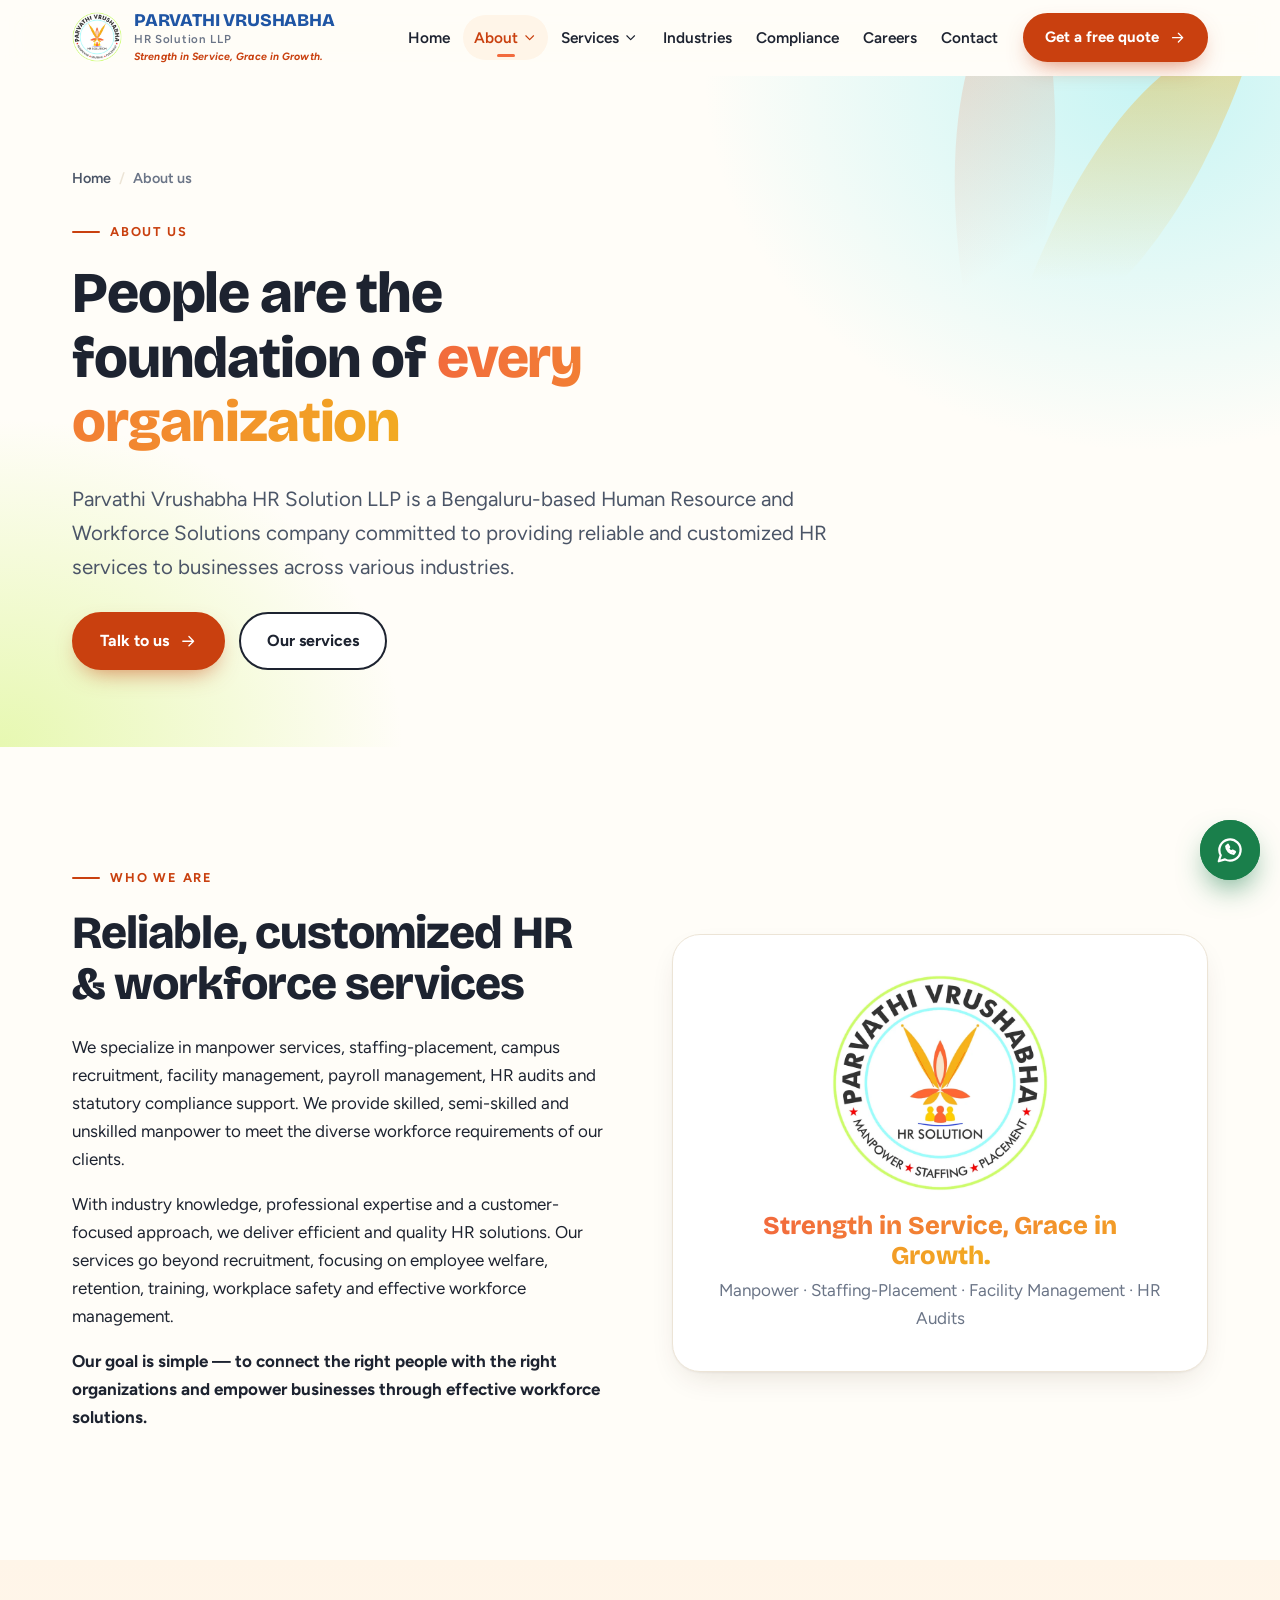
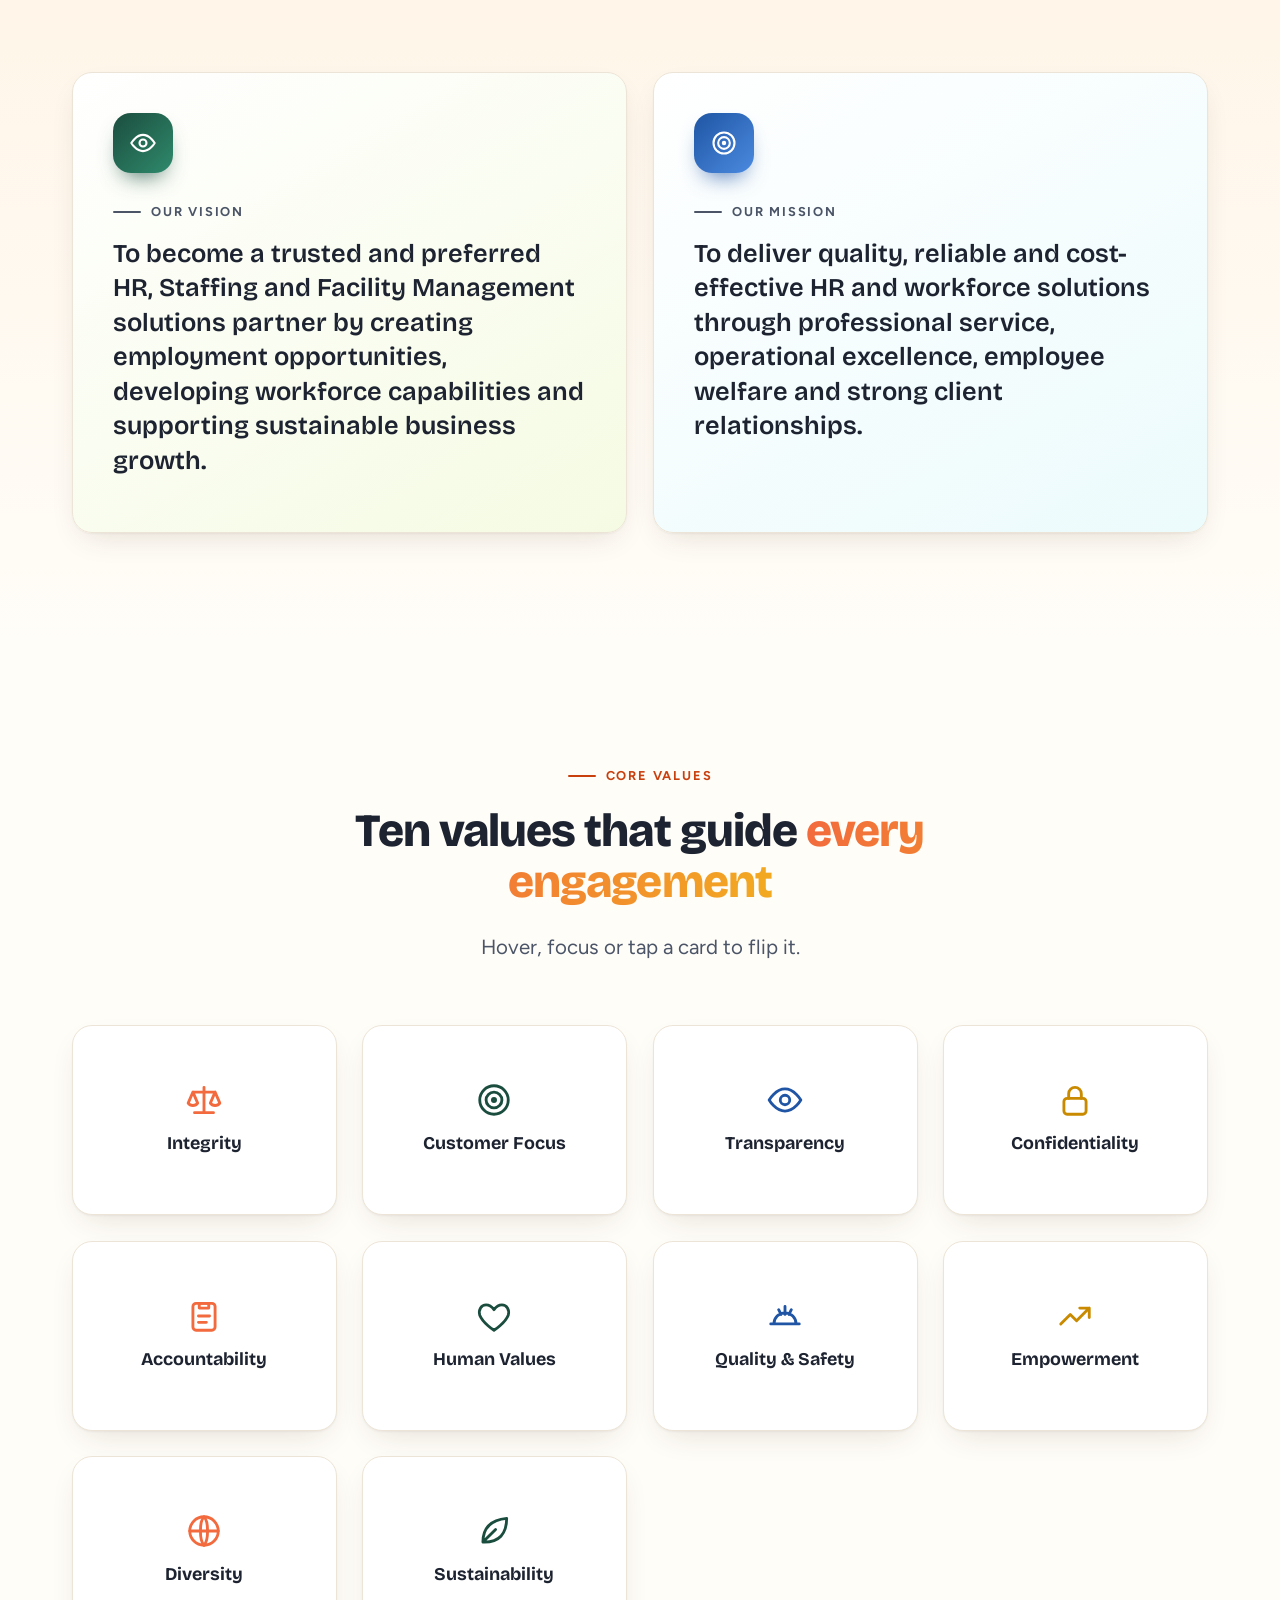
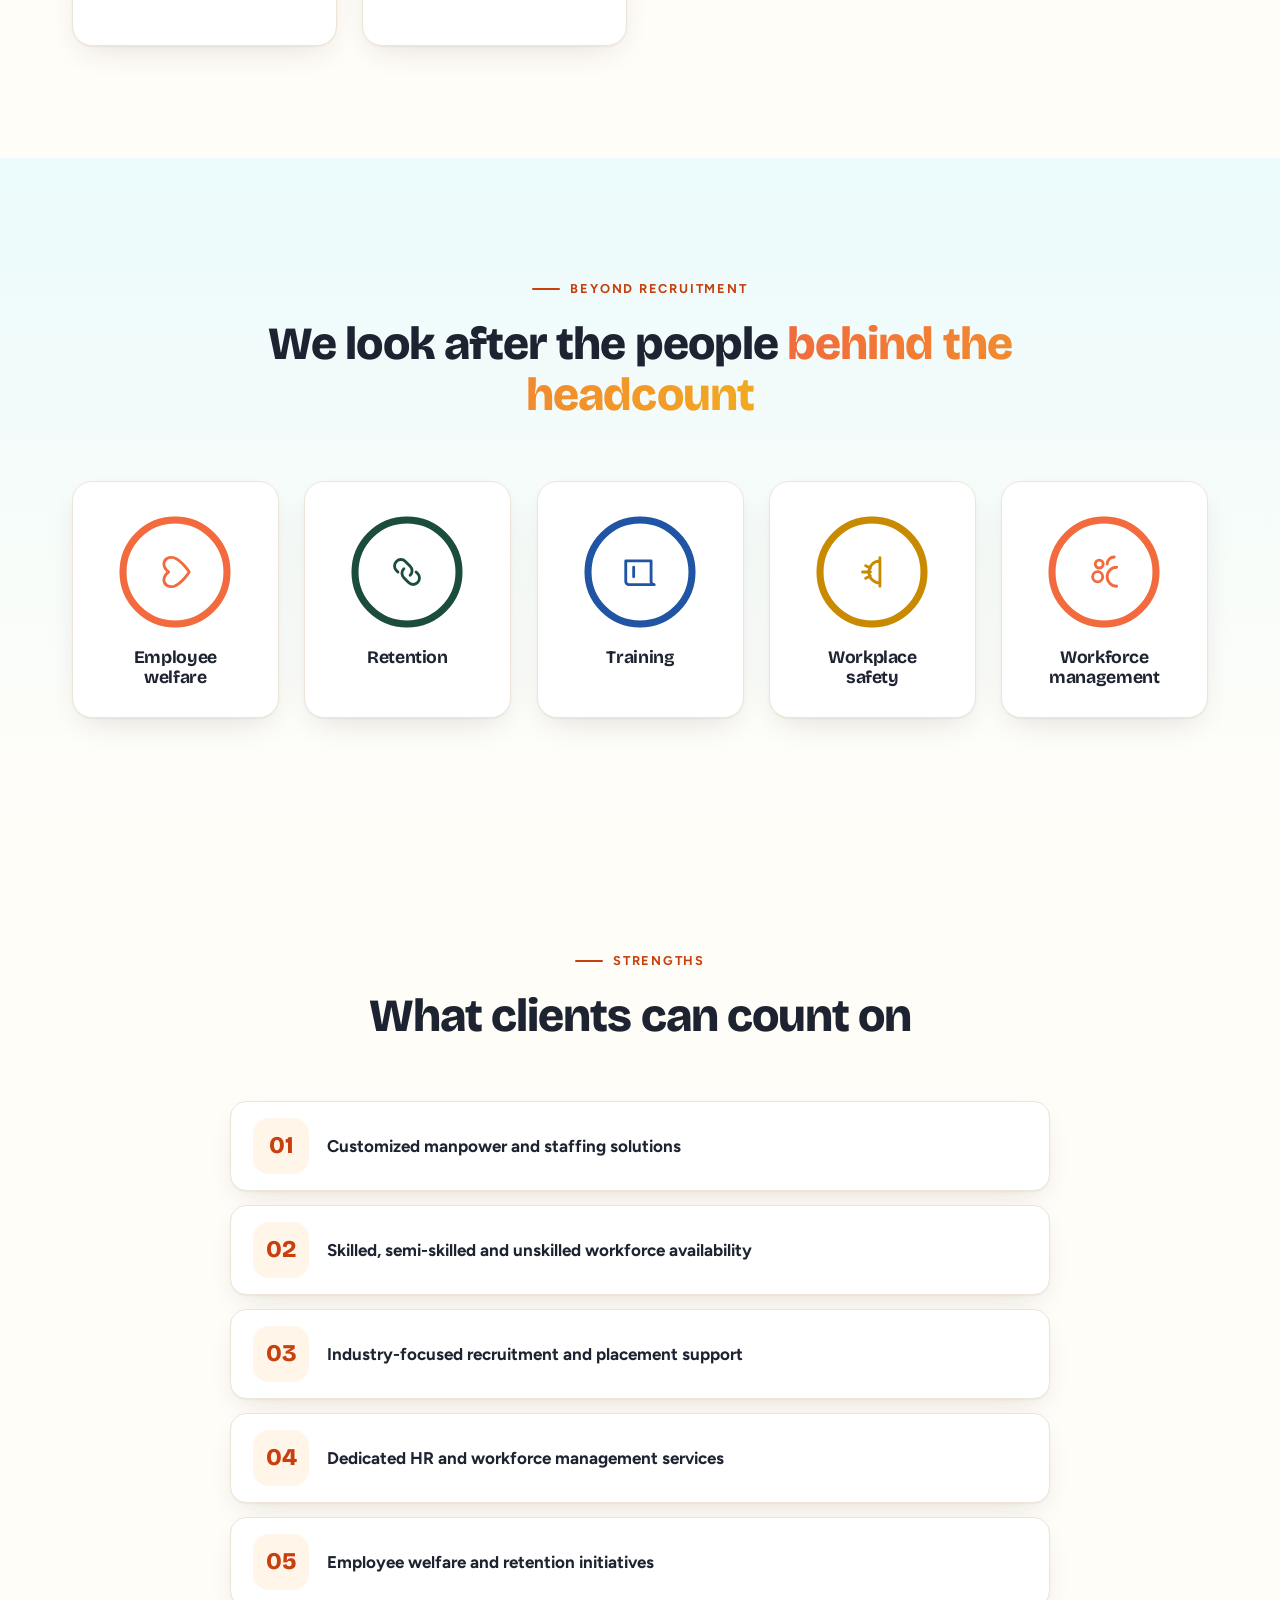
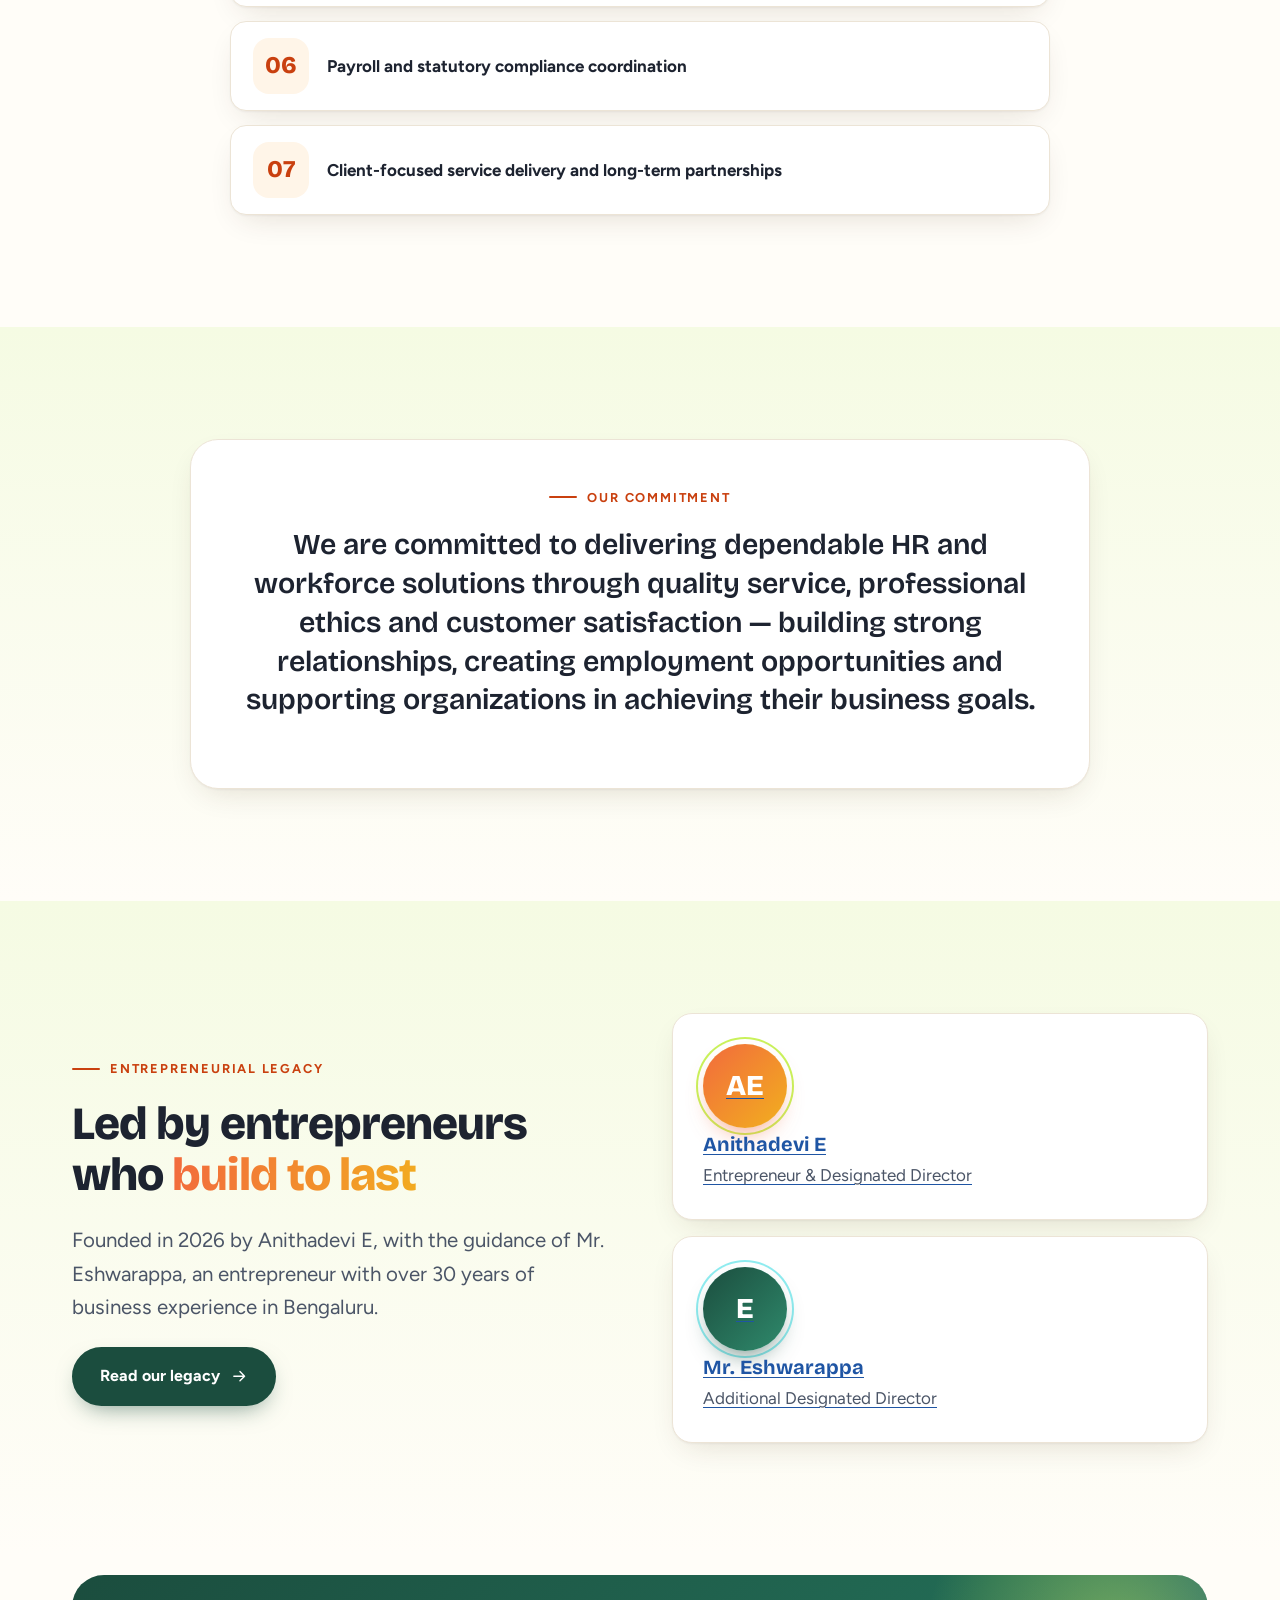
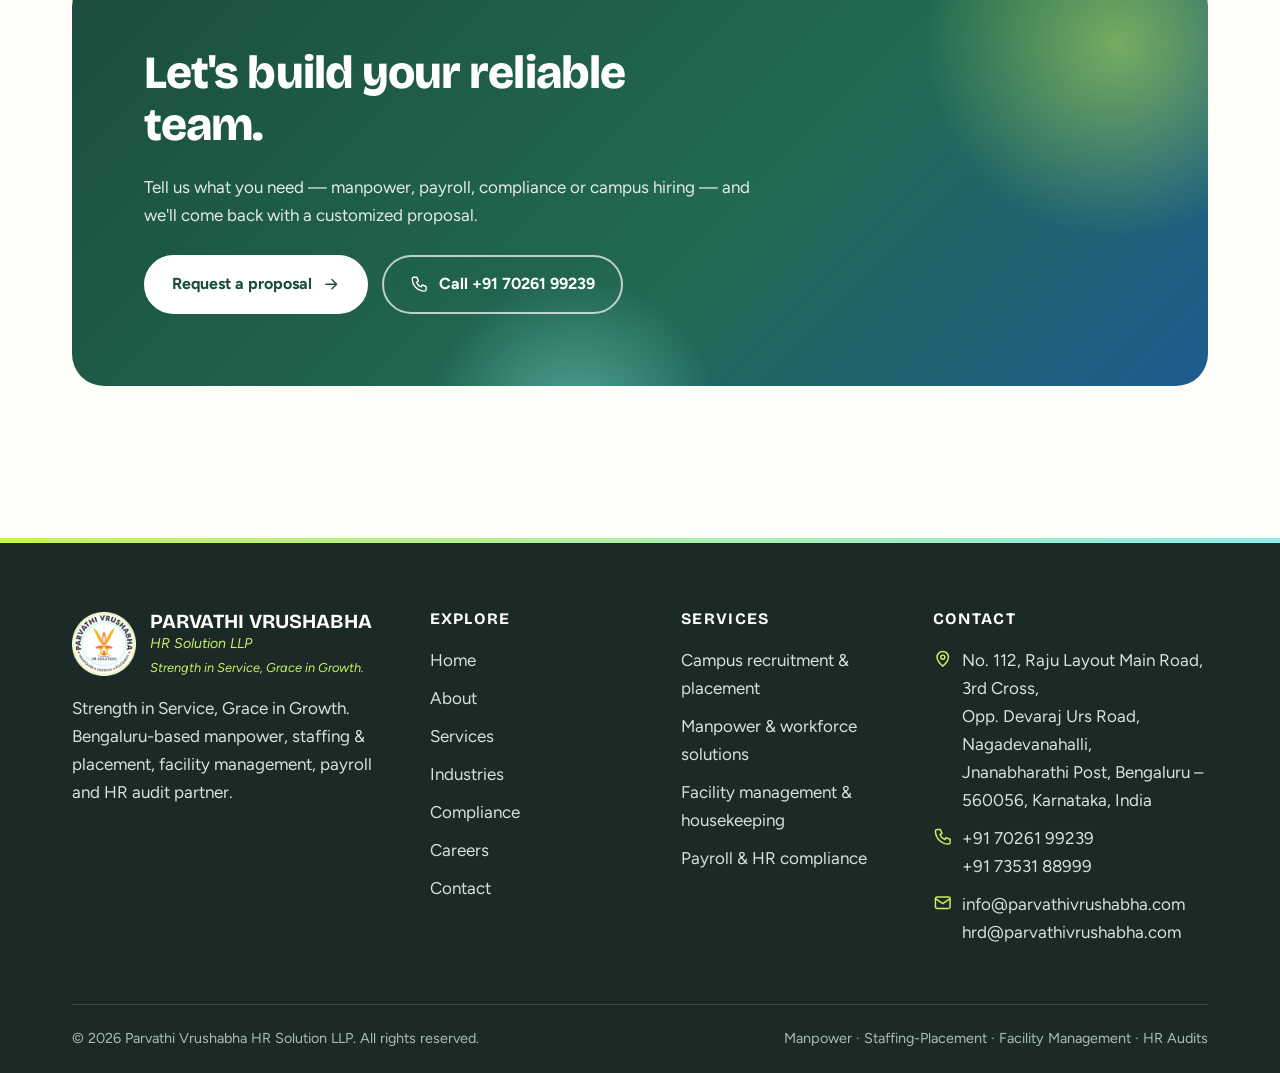
==== commit 9540ab8c: "Add Entrepreneurial Legacy page, slogan under logo, cPanel .htaccess Co-Authored-By: Claude Sonnet 5" ====
--- a/about/index.html
+++ b/about/index.html
@@ -18,17 +18,17 @@
 <link rel="alternate" type="text/markdown" href="/llms.txt" title="LLM-readable site summary">
 <link rel="preconnect" href="https://fonts.googleapis.com"><link rel="preconnect" href="https://fonts.gstatic.com" crossorigin>
 <link rel="stylesheet" href="https://fonts.googleapis.com/css2?family=Bricolage+Grotesque:opsz,wght@12..96,500..800&family=Figtree:wght@400;500;600;700;800&display=swap">
-<link rel="stylesheet" href="/assets/css/styles.css?v=2026-11-24">
+<link rel="stylesheet" href="/assets/css/styles.css?v=2026-11-25">
 <script>document.documentElement.classList.add('js')</script>
-<script type="application/ld+json">{"@context": "https://schema.org", "@graph": [{"@type": ["Organization", "EmploymentAgency"], "@id": "https://www.parvathivrushabha.com/#org", "name": "Parvathi Vrushabha HR Solution LLP", "legalName": "Parvathi Vrushabha HR Solution LLP", "alternateName": "Parvathi Vrushabha HR Solution", "url": "https://www.parvathivrushabha.com/", "logo": "https://www.parvathivrushabha.com/assets/img/icon-512.png", "image": "https://www.parvathivrushabha.com/assets/img/og-image.jpg", "slogan": "Strength in Service, Grace in Growth.", "description": "Bengaluru-based HR and workforce solutions company offering manpower services, staffing and placement, campus recruitment, facility management and housekeeping, payroll management, HR audits and statutory compliance support.", "email": "info@parvathivrushabha.com", "telephone": ["+917026199239", "+917353188999"], "address": {"@type": "PostalAddress", "streetAddress": "No. 112, Raju Layout Main Road, 3rd Cross, Opp. Devaraj Urs Road, Nagadevanahalli, Jnanabharathi Post", "addressLocality": "Bengaluru", "addressRegion": "Karnataka", "postalCode": "560056", "addressCountry": "IN"}, "areaServed": [{"@type": "City", "name": "Bengaluru"}, {"@type": "State", "name": "Karnataka"}, {"@type": "Country", "name": "India"}], "contactPoint": [{"@type": "ContactPoint", "contactType": "customer service", "telephone": "+917026199239", "email": "info@parvathivrushabha.com", "availableLanguage": ["en", "kn", "hi"]}, {"@type": "ContactPoint", "contactType": "human resources", "telephone": "+917353188999", "email": "hrd@parvathivrushabha.com"}], "knowsAbout": ["Manpower services", "Staffing and placement", "Campus recruitment", "Facility management", "Housekeeping services", "Payroll management", "HR audits", "EPF ESI statutory compliance", "Contract labour compliance", "HR outsourcing"], "hasOfferCatalog": {"@type": "OfferCatalog", "name": "HR & workforce services", "itemListElement": [{"@type": "Offer", "itemOffered": {"@type": "Service", "name": "Campus Recruitment & Placement", "url": "https://www.parvathivrushabha.com/services/campus-recruitment-placement/"}}, {"@type": "Offer", "itemOffered": {"@type": "Service", "name": "Specialized Manpower & Workforce Solutions", "url": "https://www.parvathivrushabha.com/services/manpower-workforce-solutions/"}}, {"@type": "Offer", "itemOffered": {"@type": "Service", "name": "Facility Management & Housekeeping", "url": "https://www.parvathivrushabha.com/services/facility-management-housekeeping/"}}, {"@type": "Offer", "itemOffered": {"@type": "Service", "name": "Payroll Management & HR Compliance", "url": "https://www.parvathivrushabha.com/services/payroll-hr-compliance/"}}]}}, {"@type": "WebSite", "@id": "https://www.parvathivrushabha.com/#website", "url": "https://www.parvathivrushabha.com/", "name": "Parvathi Vrushabha HR Solution LLP", "publisher": {"@id": "https://www.parvathivrushabha.com/#org"}, "inLanguage": "en-IN"}, {"@type": "WebPage", "@id": "https://www.parvathivrushabha.com/about/#webpage", "url": "https://www.parvathivrushabha.com/about/", "name": "About Parvathi Vrushabha HR Solution LLP | Bengaluru HR Company", "description": "Meet Parvathi Vrushabha HR Solution LLP — a Bengaluru HR and workforce solutions company. Our vision, mission, ten core values and strengths in staffing, payroll and compliance.", "isPartOf": {"@id": "https://www.parvathivrushabha.com/#website"}, "about": {"@id": "https://www.parvathivrushabha.com/#org"}, "inLanguage": "en-IN", "primaryImageOfPage": "https://www.parvathivrushabha.com/assets/img/og-image.jpg", "dateModified": "2026-11-24"}, {"@type": "BreadcrumbList", "itemListElement": [{"@type": "ListItem", "position": 1, "name": "Home", "item": "https://www.parvathivrushabha.com/"}, {"@type": "ListItem", "position": 2, "name": "About us", "item": "https://www.parvathivrushabha.com/about/"}]}]}</script>
+<script type="application/ld+json">{"@context": "https://schema.org", "@graph": [{"@type": ["Organization", "EmploymentAgency"], "@id": "https://www.parvathivrushabha.com/#org", "name": "Parvathi Vrushabha HR Solution LLP", "legalName": "Parvathi Vrushabha HR Solution LLP", "alternateName": "Parvathi Vrushabha HR Solution", "url": "https://www.parvathivrushabha.com/", "logo": "https://www.parvathivrushabha.com/assets/img/icon-512.png", "image": "https://www.parvathivrushabha.com/assets/img/og-image.jpg", "slogan": "Strength in Service, Grace in Growth.", "foundingDate": "2026", "founder": {"@id": "https://www.parvathivrushabha.com/about/entrepreneurial-legacy/#anithadevi"}, "description": "Bengaluru-based HR and workforce solutions company offering manpower services, staffing and placement, campus recruitment, facility management and housekeeping, payroll management, HR audits and statutory compliance support.", "email": "info@parvathivrushabha.com", "telephone": ["+917026199239", "+917353188999"], "address": {"@type": "PostalAddress", "streetAddress": "No. 112, Raju Layout Main Road, 3rd Cross, Opp. Devaraj Urs Road, Nagadevanahalli, Jnanabharathi Post", "addressLocality": "Bengaluru", "addressRegion": "Karnataka", "postalCode": "560056", "addressCountry": "IN"}, "areaServed": [{"@type": "City", "name": "Bengaluru"}, {"@type": "State", "name": "Karnataka"}, {"@type": "Country", "name": "India"}], "contactPoint": [{"@type": "ContactPoint", "contactType": "customer service", "telephone": "+917026199239", "email": "info@parvathivrushabha.com", "availableLanguage": ["en", "kn", "hi"]}, {"@type": "ContactPoint", "contactType": "human resources", "telephone": "+917353188999", "email": "hrd@parvathivrushabha.com"}], "knowsAbout": ["Manpower services", "Staffing and placement", "Campus recruitment", "Facility management", "Housekeeping services", "Payroll management", "HR audits", "EPF ESI statutory compliance", "Contract labour compliance", "HR outsourcing"], "hasOfferCatalog": {"@type": "OfferCatalog", "name": "HR & workforce services", "itemListElement": [{"@type": "Offer", "itemOffered": {"@type": "Service", "name": "Campus Recruitment & Placement", "url": "https://www.parvathivrushabha.com/services/campus-recruitment-placement/"}}, {"@type": "Offer", "itemOffered": {"@type": "Service", "name": "Specialized Manpower & Workforce Solutions", "url": "https://www.parvathivrushabha.com/services/manpower-workforce-solutions/"}}, {"@type": "Offer", "itemOffered": {"@type": "Service", "name": "Facility Management & Housekeeping", "url": "https://www.parvathivrushabha.com/services/facility-management-housekeeping/"}}, {"@type": "Offer", "itemOffered": {"@type": "Service", "name": "Payroll Management & HR Compliance", "url": "https://www.parvathivrushabha.com/services/payroll-hr-compliance/"}}]}}, {"@type": "WebSite", "@id": "https://www.parvathivrushabha.com/#website", "url": "https://www.parvathivrushabha.com/", "name": "Parvathi Vrushabha HR Solution LLP", "publisher": {"@id": "https://www.parvathivrushabha.com/#org"}, "inLanguage": "en-IN"}, {"@type": "WebPage", "@id": "https://www.parvathivrushabha.com/about/#webpage", "url": "https://www.parvathivrushabha.com/about/", "name": "About Parvathi Vrushabha HR Solution LLP | Bengaluru HR Company", "description": "Meet Parvathi Vrushabha HR Solution LLP — a Bengaluru HR and workforce solutions company. Our vision, mission, ten core values and strengths in staffing, payroll and compliance.", "isPartOf": {"@id": "https://www.parvathivrushabha.com/#website"}, "about": {"@id": "https://www.parvathivrushabha.com/#org"}, "inLanguage": "en-IN", "primaryImageOfPage": "https://www.parvathivrushabha.com/assets/img/og-image.jpg", "dateModified": "2026-11-25"}, {"@type": "BreadcrumbList", "itemListElement": [{"@type": "ListItem", "position": 1, "name": "Home", "item": "https://www.parvathivrushabha.com/"}, {"@type": "ListItem", "position": 2, "name": "About us", "item": "https://www.parvathivrushabha.com/about/"}]}]}</script>
 </head>
 <body>
 <a class="skip" href="#main">Skip to content</a>
 <div class="progress" aria-hidden="true"><i></i></div>
 <svg width="0" height="0" style="position:absolute" aria-hidden="true" focusable="false"><defs><symbol id="i-users" viewBox="0 0 24 24"><circle cx="9" cy="8" r="3.2"/><path d="M3 20c0-3.3 2.7-6 6-6s6 2.7 6 6"/><circle cx="17" cy="9" r="2.5"/><path d="M17 14c2.5 0 4.5 2 4.5 4.5"/></symbol><symbol id="i-briefcase" viewBox="0 0 24 24"><rect x="3" y="7" width="18" height="13" rx="2"/><path d="M9 7V5a2 2 0 0 1 2-2h2a2 2 0 0 1 2 2v2M3 13h18"/></symbol><symbol id="i-cap" viewBox="0 0 24 24"><path d="M2 9l10-5 10 5-10 5z"/><path d="M6 11.5V16c0 1.5 3 3 6 3s6-1.5 6-3v-4.5M22 9v6"/></symbol><symbol id="i-building" viewBox="0 0 24 24"><rect x="4" y="3" width="16" height="18" rx="1.5"/><path d="M9 8h2M13 8h2M9 12h2M13 12h2M10 21v-4h4v4"/></symbol><symbol id="i-rupee" viewBox="0 0 24 24"><path d="M7 5h10M7 9h10M7 5c5 0 7 1.5 7 4s-2 4-7 4l7 6"/></symbol><symbol id="i-shield" viewBox="0 0 24 24"><path d="M12 3l7 3v5c0 4.5-3 8-7 10-4-2-7-5.5-7-10V6z"/><path d="M9 12l2 2 4-4"/></symbol><symbol id="i-factory" viewBox="0 0 24 24"><path d="M3 21V10l6 4v-4l6 4V6h3v15z"/><path d="M7 17h2M12 17h2M17 17h1"/></symbol><symbol id="i-cart" viewBox="0 0 24 24"><circle cx="9" cy="20" r="1.5"/><circle cx="18" cy="20" r="1.5"/><path d="M2 3h3l2.5 11h11L21 7H6"/></symbol><symbol id="i-truck" viewBox="0 0 24 24"><path d="M2 6h11v10H2zM13 9h4l4 4v3h-8"/><circle cx="7" cy="18" r="2"/><circle cx="17" cy="18" r="2"/></symbol><symbol id="i-medical" viewBox="0 0 24 24"><rect x="3" y="3" width="18" height="18" rx="4"/><path d="M12 8v8M8 12h8"/></symbol><symbol id="i-hotel" viewBox="0 0 24 24"><path d="M3 20V8M3 14h18v6M21 14v-2a3 3 0 0 0-3-3h-7v5"/><circle cx="7" cy="11" r="1.5"/></symbol><symbol id="i-warehouse" viewBox="0 0 24 24"><path d="M3 10l9-6 9 6v10H3z"/><path d="M8 20v-6h8v6M8 17h8"/></symbol><symbol id="i-store" viewBox="0 0 24 24"><path d="M4 9l1.5-5h13L20 9M4 9v11h16V9"/><path d="M4 9c0 2 3 2 4 0 1 2 3 2 4 0 1 2 3 2 4 0 1 2 4 2 4 0"/></symbol><symbol id="i-gear" viewBox="0 0 24 24"><circle cx="12" cy="12" r="3"/><path d="M12 2v3M12 19v3M2 12h3M19 12h3M5 5l2 2M17 17l2 2M5 19l2-2M17 7l2-2"/></symbol><symbol id="i-phone" viewBox="0 0 24 24"><path d="M5 3h4l2 5-2.5 1.5a11 11 0 0 0 6 6L16 13l5 2v4a2 2 0 0 1-2 2A16 16 0 0 1 3 5a2 2 0 0 1 2-2z"/></symbol><symbol id="i-mail" viewBox="0 0 24 24"><rect x="3" y="5" width="18" height="14" rx="2"/><path d="M3 7l9 6 9-6"/></symbol><symbol id="i-pin" viewBox="0 0 24 24"><path d="M12 21s7-6 7-11a7 7 0 0 0-14 0c0 5 7 11 7 11z"/><circle cx="12" cy="10" r="2.5"/></symbol><symbol id="i-whatsapp" viewBox="0 0 24 24"><path d="M3 21l1.6-4.8A8.5 8.5 0 1 1 8 19.5z"/><path d="M9 9c0 3 3 6 6 6l1-1.5-2-1-1 .8c-1-.5-2-1.5-2.5-2.5l.8-1-1-2z"/></symbol><symbol id="i-arrow" viewBox="0 0 24 24"><path d="M5 12h14M13 6l6 6-6 6"/></symbol><symbol id="i-chevron" viewBox="0 0 24 24"><path d="M6 9l6 6 6-6"/></symbol><symbol id="i-search" viewBox="0 0 24 24"><circle cx="11" cy="11" r="6"/><path d="M20 20l-4.5-4.5"/></symbol><symbol id="i-clipboard" viewBox="0 0 24 24"><rect x="5" y="4" width="14" height="17" rx="2"/><path d="M9 4h6v3H9zM8.5 12h7M8.5 16h5"/></symbol><symbol id="i-link" viewBox="0 0 24 24"><path d="M10 14a4 4 0 0 0 5.7 0l3-3a4 4 0 0 0-5.7-5.7l-1 1M14 10a4 4 0 0 0-5.7 0l-3 3a4 4 0 0 0 5.7 5.7l1-1"/></symbol><symbol id="i-scale" viewBox="0 0 24 24"><path d="M12 4v16M6 20h12M5 7h14M5 7l-3 7a3.5 3 0 0 0 6 0zM19 7l-3 7a3.5 3 0 0 0 6 0z"/></symbol><symbol id="i-lock" viewBox="0 0 24 24"><rect x="5" y="11" width="14" height="10" rx="2"/><path d="M8 11V8a4 4 0 0 1 8 0v3"/></symbol><symbol id="i-heart" viewBox="0 0 24 24"><path d="M12 21s-7-4.5-9-9.5C2 8 4 5 7 5c2 0 3.5 1 5 3 1.5-2 3-3 5-3 3 0 5 3 4 6.5-2 5-9 9.5-9 9.5z"/></symbol><symbol id="i-leaf" viewBox="0 0 24 24"><path d="M5 19C5 10 10 5 20 4c0 10-5 15-14 15zM5 19l8-8"/></symbol><symbol id="i-globe" viewBox="0 0 24 24"><circle cx="12" cy="12" r="9"/><path d="M3 12h18M12 3c3 3 3 15 0 18M12 3c-3 3-3 15 0 18"/></symbol><symbol id="i-eye" viewBox="0 0 24 24"><path d="M2 12s4-7 10-7 10 7 10 7-4 7-10 7S2 12 2 12z"/><circle cx="12" cy="12" r="3"/></symbol><symbol id="i-target" viewBox="0 0 24 24"><circle cx="12" cy="12" r="9"/><circle cx="12" cy="12" r="5"/><circle cx="12" cy="12" r="1"/></symbol><symbol id="i-trend" viewBox="0 0 24 24"><path d="M3 17l6-6 4 4 8-8M15 7h6v6"/></symbol><symbol id="i-book" viewBox="0 0 24 24"><path d="M4 5a2 2 0 0 1 2-2h13v16H6a2 2 0 0 0-2 2zM4 19V5M9 8h6"/></symbol><symbol id="i-hardhat" viewBox="0 0 24 24"><path d="M3 17h18M5 17a7 7 0 0 1 14 0M12 6v5M8 8l1.5 3M16 8l-1.5 3"/></symbol><symbol id="i-clock" viewBox="0 0 24 24"><circle cx="12" cy="12" r="9"/><path d="M12 7v5l3 2"/></symbol><symbol id="i-bucket" viewBox="0 0 24 24"><path d="M12 3v7M9 10h6l1 5H8zM7 15l-1 6h12l-1-6"/></symbol><symbol id="i-file" viewBox="0 0 24 24"><path d="M6 3h8l4 4v14H6zM14 3v4h4M9 13h6M9 17h6"/></symbol><symbol id="i-chart" viewBox="0 0 24 24"><path d="M4 20V4M4 20h16M8 16v-5M12 16V8M16 16v-3"/></symbol><symbol id="i-calendar" viewBox="0 0 24 24"><rect x="3" y="5" width="18" height="16" rx="2"/><path d="M3 10h18M8 3v4M16 3v4"/></symbol><symbol id="i-idcard" viewBox="0 0 24 24"><rect x="3" y="5" width="18" height="14" rx="2"/><circle cx="9" cy="11" r="2"/><path d="M6 16c0-1.5 1.5-2.5 3-2.5s3 1 3 2.5M14 10h4M14 14h3"/></symbol><symbol id="i-userplus" viewBox="0 0 24 24"><circle cx="10" cy="8" r="3.5"/><path d="M3 20c0-3.5 3-6 7-6M18 8v6M15 11h6"/></symbol><symbol id="i-star" viewBox="0 0 24 24"><path d="M12 3l2.7 5.6 6.1.9-4.4 4.3 1 6.1L12 17l-5.4 2.9 1-6.1L3.2 9.5l6.1-.9z"/></symbol><symbol id="i-check" viewBox="0 0 24 24"><path d="M5 12.5l4.5 4.5L19 7.5"/></symbol></defs></svg>
 <header class="site-header"><div class="container nav-wrap">
-<a class="brand" href="/" aria-label="Parvathi Vrushabha HR Solution LLP — home"><img src="/assets/img/logo.webp" width="50" height="50" alt="Parvathi Vrushabha HR Solution LLP logo"><span><b>PARVATHI VRUSHABHA</b><small>HR Solution LLP</small></span></a>
-<nav class="nav" id="site-nav" aria-label="Main"><ul><li><a class="nl" href="/">Home</a></li><li><a class="nl" href="/about/" aria-current="page">About</a></li><li class="has-sub"><a class="nl" href="/services/">Services<svg class="ic " aria-hidden="true" focusable="false"><use href="#i-chevron"/></svg></a><div class="sub"><a href="/services/campus-recruitment-placement/"><svg class="ic " aria-hidden="true" focusable="false"><use href="#i-cap"/></svg>Campus recruitment &amp; placement</a><a href="/services/manpower-workforce-solutions/"><svg class="ic " aria-hidden="true" focusable="false"><use href="#i-users"/></svg>Manpower &amp; workforce solutions</a><a href="/services/facility-management-housekeeping/"><svg class="ic " aria-hidden="true" focusable="false"><use href="#i-building"/></svg>Facility management &amp; housekeeping</a><a href="/services/payroll-hr-compliance/"><svg class="ic " aria-hidden="true" focusable="false"><use href="#i-rupee"/></svg>Payroll &amp; HR compliance</a></div></li><li><a class="nl" href="/industries/">Industries</a></li><li><a class="nl" href="/compliance/">Compliance</a></li><li><a class="nl" href="/careers/">Careers</a></li><li><a class="nl" href="/contact/">Contact</a></li></ul><span class="nav-cta"><a class="btn sm" href="/contact/">Get a free quote <svg class="ic go" aria-hidden="true" focusable="false"><use href="#i-arrow"/></svg></a></span></nav>
+<a class="brand" href="/" aria-label="Parvathi Vrushabha HR Solution LLP — home"><img src="/assets/img/logo.webp" width="50" height="50" alt="Parvathi Vrushabha HR Solution LLP logo"><span><b>PARVATHI VRUSHABHA</b><small>HR Solution LLP</small><em class="slogan-mini">Strength in Service, Grace in Growth.</em></span></a>
+<nav class="nav" id="site-nav" aria-label="Main"><ul><li><a class="nl" href="/">Home</a></li><li class="has-sub"><a class="nl" href="/about/" aria-current="page">About<svg class="ic " aria-hidden="true" focusable="false"><use href="#i-chevron"/></svg></a><div class="sub"><a href="/about/"><svg class="ic " aria-hidden="true" focusable="false"><use href="#i-building"/></svg>Our story</a><a href="/about/entrepreneurial-legacy/"><svg class="ic " aria-hidden="true" focusable="false"><use href="#i-star"/></svg>Entrepreneurial legacy</a></div></li><li class="has-sub"><a class="nl" href="/services/">Services<svg class="ic " aria-hidden="true" focusable="false"><use href="#i-chevron"/></svg></a><div class="sub"><a href="/services/campus-recruitment-placement/"><svg class="ic " aria-hidden="true" focusable="false"><use href="#i-cap"/></svg>Campus recruitment &amp; placement</a><a href="/services/manpower-workforce-solutions/"><svg class="ic " aria-hidden="true" focusable="false"><use href="#i-users"/></svg>Manpower &amp; workforce solutions</a><a href="/services/facility-management-housekeeping/"><svg class="ic " aria-hidden="true" focusable="false"><use href="#i-building"/></svg>Facility management &amp; housekeeping</a><a href="/services/payroll-hr-compliance/"><svg class="ic " aria-hidden="true" focusable="false"><use href="#i-rupee"/></svg>Payroll &amp; HR compliance</a></div></li><li><a class="nl" href="/industries/">Industries</a></li><li><a class="nl" href="/compliance/">Compliance</a></li><li><a class="nl" href="/careers/">Careers</a></li><li><a class="nl" href="/contact/">Contact</a></li></ul><span class="nav-cta"><a class="btn sm" href="/contact/">Get a free quote <svg class="ic go" aria-hidden="true" focusable="false"><use href="#i-arrow"/></svg></a></span></nav>
 <button class="burger" aria-expanded="false" aria-controls="site-nav" aria-label="Open menu"><span></span></button>
 </div></header>
 <main id="main">
@@ -44,13 +44,20 @@
 <section class="section tint-aqua"><div class="container"><div class="section-head center" data-reveal="" style="--i:0"><p class="eyebrow">Beyond recruitment</p><h2>We look after the people <span class="hl">behind the headcount</span></h2></div>
 <div class="grid" style="grid-template-columns:repeat(auto-fit,minmax(190px,1fr))"><div class="card ring-card" style="--c:var(--orange)" data-reveal="" style="--i:0"><div class="ringsvg"><svg viewBox="0 0 120 120" aria-hidden="true"><circle class="bg" cx="60" cy="60" r="52"/><circle class="fg" cx="60" cy="60" r="52" pathLength="1"/></svg><svg class="ic " aria-hidden="true" focusable="false"><use href="#i-heart"/></svg></div><h3 style="margin:0;font-size:1.1rem">Employee welfare</h3></div><div class="card ring-card" style="--c:var(--green)" data-reveal="" style="--i:1"><div class="ringsvg"><svg viewBox="0 0 120 120" aria-hidden="true"><circle class="bg" cx="60" cy="60" r="52"/><circle class="fg" cx="60" cy="60" r="52" pathLength="1"/></svg><svg class="ic " aria-hidden="true" focusable="false"><use href="#i-link"/></svg></div><h3 style="margin:0;font-size:1.1rem">Retention</h3></div><div class="card ring-card" style="--c:var(--blue)" data-reveal="" style="--i:2"><div class="ringsvg"><svg viewBox="0 0 120 120" aria-hidden="true"><circle class="bg" cx="60" cy="60" r="52"/><circle class="fg" cx="60" cy="60" r="52" pathLength="1"/></svg><svg class="ic " aria-hidden="true" focusable="false"><use href="#i-book"/></svg></div><h3 style="margin:0;font-size:1.1rem">Training</h3></div><div class="card ring-card" style="--c:#c98a00" data-reveal="" style="--i:3"><div class="ringsvg"><svg viewBox="0 0 120 120" aria-hidden="true"><circle class="bg" cx="60" cy="60" r="52"/><circle class="fg" cx="60" cy="60" r="52" pathLength="1"/></svg><svg class="ic " aria-hidden="true" focusable="false"><use href="#i-hardhat"/></svg></div><h3 style="margin:0;font-size:1.1rem">Workplace safety</h3></div><div class="card ring-card" style="--c:var(--orange)" data-reveal="" style="--i:4"><div class="ringsvg"><svg viewBox="0 0 120 120" aria-hidden="true"><circle class="bg" cx="60" cy="60" r="52"/><circle class="fg" cx="60" cy="60" r="52" pathLength="1"/></svg><svg class="ic " aria-hidden="true" focusable="false"><use href="#i-users"/></svg></div><h3 style="margin:0;font-size:1.1rem">Workforce management</h3></div></div></div></section>
 <section class="section"><div class="container"><div class="section-head center" data-reveal="" style="--i:0"><p class="eyebrow">Strengths</p><h2>What clients can count on</h2></div><ul class="strengths" style="list-style:none;padding:0;margin:0 auto;max-width:820px"><li class="strength" data-reveal="" style="--i:0"><b>Customized manpower and staffing solutions</b></li><li class="strength" data-reveal="" style="--i:1"><b>Skilled, semi-skilled and unskilled workforce availability</b></li><li class="strength" data-reveal="" style="--i:2"><b>Industry-focused recruitment and placement support</b></li><li class="strength" data-reveal="" style="--i:0"><b>Dedicated HR and workforce management services</b></li><li class="strength" data-reveal="" style="--i:1"><b>Employee welfare and retention initiatives</b></li><li class="strength" data-reveal="" style="--i:2"><b>Payroll and statutory compliance coordination</b></li><li class="strength" data-reveal="" style="--i:0"><b>Client-focused service delivery and long-term partnerships</b></li></ul></div></section>
-<section class="section tint-lime"><div class="container"><div class="panel center" style="max-width:900px;margin:auto" data-reveal="zoom" style="--i:0"><p class="eyebrow" style="justify-content:center">Our commitment</p><p class="big" style="font-family:var(--head);font-size:clamp(1.3rem,2.4vw,1.8rem);line-height:1.35;font-weight:600">We are committed to delivering dependable HR and workforce solutions through quality service, professional ethics and customer satisfaction — building strong relationships, creating employment opportunities and supporting organizations in achieving their business goals.</p></div></div></section><section class="section" style="padding-top:20px"><div class="container"><div class="cta" data-reveal="zoom" style="--i:0">
+<section class="section tint-lime"><div class="container"><div class="panel center" style="max-width:900px;margin:auto" data-reveal="zoom" style="--i:0"><p class="eyebrow" style="justify-content:center">Our commitment</p><p class="big" style="font-family:var(--head);font-size:clamp(1.3rem,2.4vw,1.8rem);line-height:1.35;font-weight:600">We are committed to delivering dependable HR and workforce solutions through quality service, professional ethics and customer satisfaction — building strong relationships, creating employment opportunities and supporting organizations in achieving their business goals.</p></div></div></section><section class="section tint-lime" id="leadership"><div class="container"><div class="split"><div data-reveal="left" style="--i:0"><p class="eyebrow">Entrepreneurial legacy</p>
+<h2>Led by entrepreneurs who <span class="hl">build to last</span></h2>
+<p class="lead">Founded in 2026 by Anithadevi E, with the guidance of Mr. Eshwarappa, an entrepreneur with over 30 years of business experience in Bengaluru.</p>
+<div class="btn-row" style="margin-top:22px"><a class="btn green" href="/about/entrepreneurial-legacy/">Read our legacy <svg class="ic go" aria-hidden="true" focusable="false"><use href="#i-arrow"/></svg></a></div></div>
+<div class="grid" style="gap:16px">
+<a class="card lead-card" href="/about/entrepreneurial-legacy/#anithadevi" data-reveal="right" style="--i:1" style="display:flex;gap:20px;align-items:center;text-decoration:none;color:inherit"><span class="avatar">AE</span><span><b style="font-family:var(--head);font-size:1.25rem;display:block">Anithadevi E</b><span style="color:var(--ink-2)">Entrepreneur &amp; Designated Director</span></span></a>
+<a class="card lead-card" href="/about/entrepreneurial-legacy/#eshwarappa" data-reveal="right" style="--i:2" style="display:flex;gap:20px;align-items:center;text-decoration:none;color:inherit"><span class="avatar g">E</span><span><b style="font-family:var(--head);font-size:1.25rem;display:block">Mr. Eshwarappa</b><span style="color:var(--ink-2)">Additional Designated Director</span></span></a>
+</div></div></div></section><section class="section" style="padding-top:20px"><div class="container"><div class="cta" data-reveal="zoom" style="--i:0">
 <h2>Let's build your reliable team.</h2><p>Tell us what you need — manpower, payroll, compliance or campus hiring — and we'll come back with a customized proposal.</p>
 <div class="btn-row" style="margin-top:26px"><a class="btn" data-magnetic href="/contact/">Request a proposal <svg class="ic go" aria-hidden="true" focusable="false"><use href="#i-arrow"/></svg></a><a class="btn ghost" href="tel:+917026199239"><svg class="ic " aria-hidden="true" focusable="false"><use href="#i-phone"/></svg> Call +91 70261 99239</a></div></div></div></section>
 </main>
 <footer class="site-footer"><div class="container">
 <div class="foot-grid">
-<div><div class="foot-brand"><img src="/assets/img/logo.webp" width="64" height="64" alt="" loading="lazy"><div><b>PARVATHI VRUSHABHA</b><small>HR Solution LLP</small></div></div>
+<div><div class="foot-brand"><img src="/assets/img/logo.webp" width="64" height="64" alt="" loading="lazy"><div><b>PARVATHI VRUSHABHA</b><small>HR Solution LLP</small><small class="slg">Strength in Service, Grace in Growth.</small></div></div>
 <p>Strength in Service, Grace in Growth. Bengaluru-based manpower, staffing &amp; placement, facility management, payroll and HR audit partner.</p></div>
 <div><h4>Explore</h4><ul><li><a href="/">Home</a></li><li><a href="/about/">About</a></li><li><a href="/services/">Services</a></li><li><a href="/industries/">Industries</a></li><li><a href="/compliance/">Compliance</a></li><li><a href="/careers/">Careers</a></li><li><a href="/contact/">Contact</a></li></ul></div>
 <div><h4>Services</h4><ul><li><a href="/services/campus-recruitment-placement/">Campus recruitment &amp; placement</a></li><li><a href="/services/manpower-workforce-solutions/">Manpower &amp; workforce solutions</a></li><li><a href="/services/facility-management-housekeeping/">Facility management &amp; housekeeping</a></li><li><a href="/services/payroll-hr-compliance/">Payroll &amp; HR compliance</a></li></ul></div>
@@ -63,5 +70,5 @@
 </div></footer>
 <a class="wa-float" href="https://wa.me/917026199239?text=Hello,%20I%20would%20like%20to%20know%20more%20about%20your%20HR%20and%20manpower%20services." target="_blank" rel="noopener" aria-label="Chat on WhatsApp"><svg class="ic " aria-hidden="true" focusable="false"><use href="#i-whatsapp"/></svg></a>
 <button class="to-top" aria-label="Back to top"><svg class="ic " aria-hidden="true" focusable="false"><use href="#i-arrow"/></svg></button>
-<script src="/assets/js/main.js?v=2026-11-24" defer></script>
+<script src="/assets/js/main.js?v=2026-11-25" defer></script>
 </body></html>
--- a/assets/css/styles.css
+++ b/assets/css/styles.css
@@ -477,8 +477,7 @@
   .wnode { width: 70px; height: 70px; margin: -35px 0 0 -35px; font-size: .64rem; } .wnode .ic { width: 22px; height: 22px; }
   .orbit .node { width: 50px; height: 50px; margin: -25px 0 0 -25px; } .orbit .node .ic { width: 22px; height: 22px; }
   .chip-float { font-size: .74rem; padding: 6px 12px; }
-  .brand small { display: none; }
-  .cta { border-radius: 24px; }
+    .cta { border-radius: 24px; }
   .vcard { height: 170px; }
 }
 @media (prefers-reduced-motion: reduce) {
@@ -486,3 +485,34 @@
   .js [data-reveal] { opacity: 1; transform: none; }
   .marquee-track { animation: none; }
 }
+
+/* ---------- slogan under logo ---------- */
+.brand em.slogan-mini { display: block; font-style: italic; font-size: .66rem; font-weight: 700; color: var(--orange-d); line-height: 1.25; margin-top: 1px; letter-spacing: .01em; }
+.slogan-line { display: flex; align-items: center; justify-content: center; gap: 14px; margin: 30px 0 0; font-family: var(--head); font-style: italic; font-weight: 700; font-size: clamp(1rem, 1.6vw, 1.2rem); color: var(--green); text-align: center; }
+.slogan-line::before, .slogan-line::after { content: ""; flex: 1; max-width: 56px; height: 2px; border-radius: 2px; background: linear-gradient(90deg, transparent, var(--orange)); }
+.slogan-line::after { transform: scaleX(-1); }
+.foot-brand small { display: block; }
+.foot-brand small.slg { font-size: .8rem; margin-top: 2px; }
+
+/* ---------- leadership ---------- */
+.avatar { width: 84px; height: 84px; border-radius: 50%; display: grid; place-items: center; font-family: var(--head); font-weight: 800; font-size: 1.8rem; color: #fff; flex: none;
+  background: linear-gradient(135deg, var(--orange), var(--amber)); box-shadow: 0 12px 24px -10px rgba(242, 106, 61, .7), 0 0 0 5px #fff, 0 0 0 7px var(--lime); transition: transform .6s var(--ease); }
+.avatar.g { background: linear-gradient(135deg, var(--green), #2f8a6c); box-shadow: 0 12px 24px -10px rgba(27, 77, 62, .7), 0 0 0 5px #fff, 0 0 0 7px var(--aqua); }
+.lead-card:hover .avatar, .profile:hover .avatar { transform: rotate(-8deg) scale(1.06); }
+.profile { display: grid; grid-template-columns: auto 1fr; gap: clamp(20px, 3vw, 36px); align-items: start; }
+.profile .avatar { width: 116px; height: 116px; font-size: 2.5rem; }
+.profile p { color: var(--ink-2); }
+.role { display: inline-block; background: var(--bg-lime); color: var(--green); font-weight: 800; font-size: .76rem; letter-spacing: .08em; text-transform: uppercase; padding: 5px 14px; border-radius: 999px; margin-bottom: 12px; }
+.quals { display: flex; flex-wrap: wrap; gap: 8px; margin-bottom: 18px; }
+.quals span { background: var(--bg-warm); border: 1px solid #f0d9bf; border-radius: 999px; padding: 5px 14px; font-weight: 700; font-size: .88rem; }
+.tl { position: relative; display: grid; gap: 26px; max-width: 820px; margin: 0 auto; padding-left: 44px; }
+.tl::before { content: ""; position: absolute; left: 12px; top: 8px; bottom: 8px; width: 4px; border-radius: 4px; background: linear-gradient(var(--lime), var(--aqua), var(--orange)); transform-origin: top; transform: scaleY(0); transition: transform 1.8s var(--ease); }
+.tl.in::before, html:not(.js) .tl::before { transform: scaleY(1); }
+.tl-item { position: relative; background: #fff; border: 1px solid var(--line); border-radius: 18px; padding: 22px 26px; box-shadow: var(--shadow); }
+.tl-item::before { content: ""; position: absolute; left: -41px; top: 30px; width: 20px; height: 20px; border-radius: 50%; background: #fff; border: 4px solid var(--orange); box-shadow: 0 0 0 7px rgba(242, 106, 61, .15); animation: pulse-ring 3.5s ease-in-out infinite; }
+.tl-year { display: block; font-family: var(--head); font-weight: 800; font-size: 2rem; color: var(--orange-d); line-height: 1; margin-bottom: 6px; }
+.tl-item h3 { margin-bottom: 6px; } .tl-item p { margin: 0; color: var(--ink-2); }
+@media (max-width: 640px) { .profile { grid-template-columns: 1fr; } .profile .avatar { width: 92px; height: 92px; font-size: 2rem; } .brand small { display: none; } }
+.btn { white-space: nowrap; }
+.nav a.nl { padding: 10px 11px; }
+@media (max-width: 920px) { .nav a.nl { padding: 14px 16px; } }
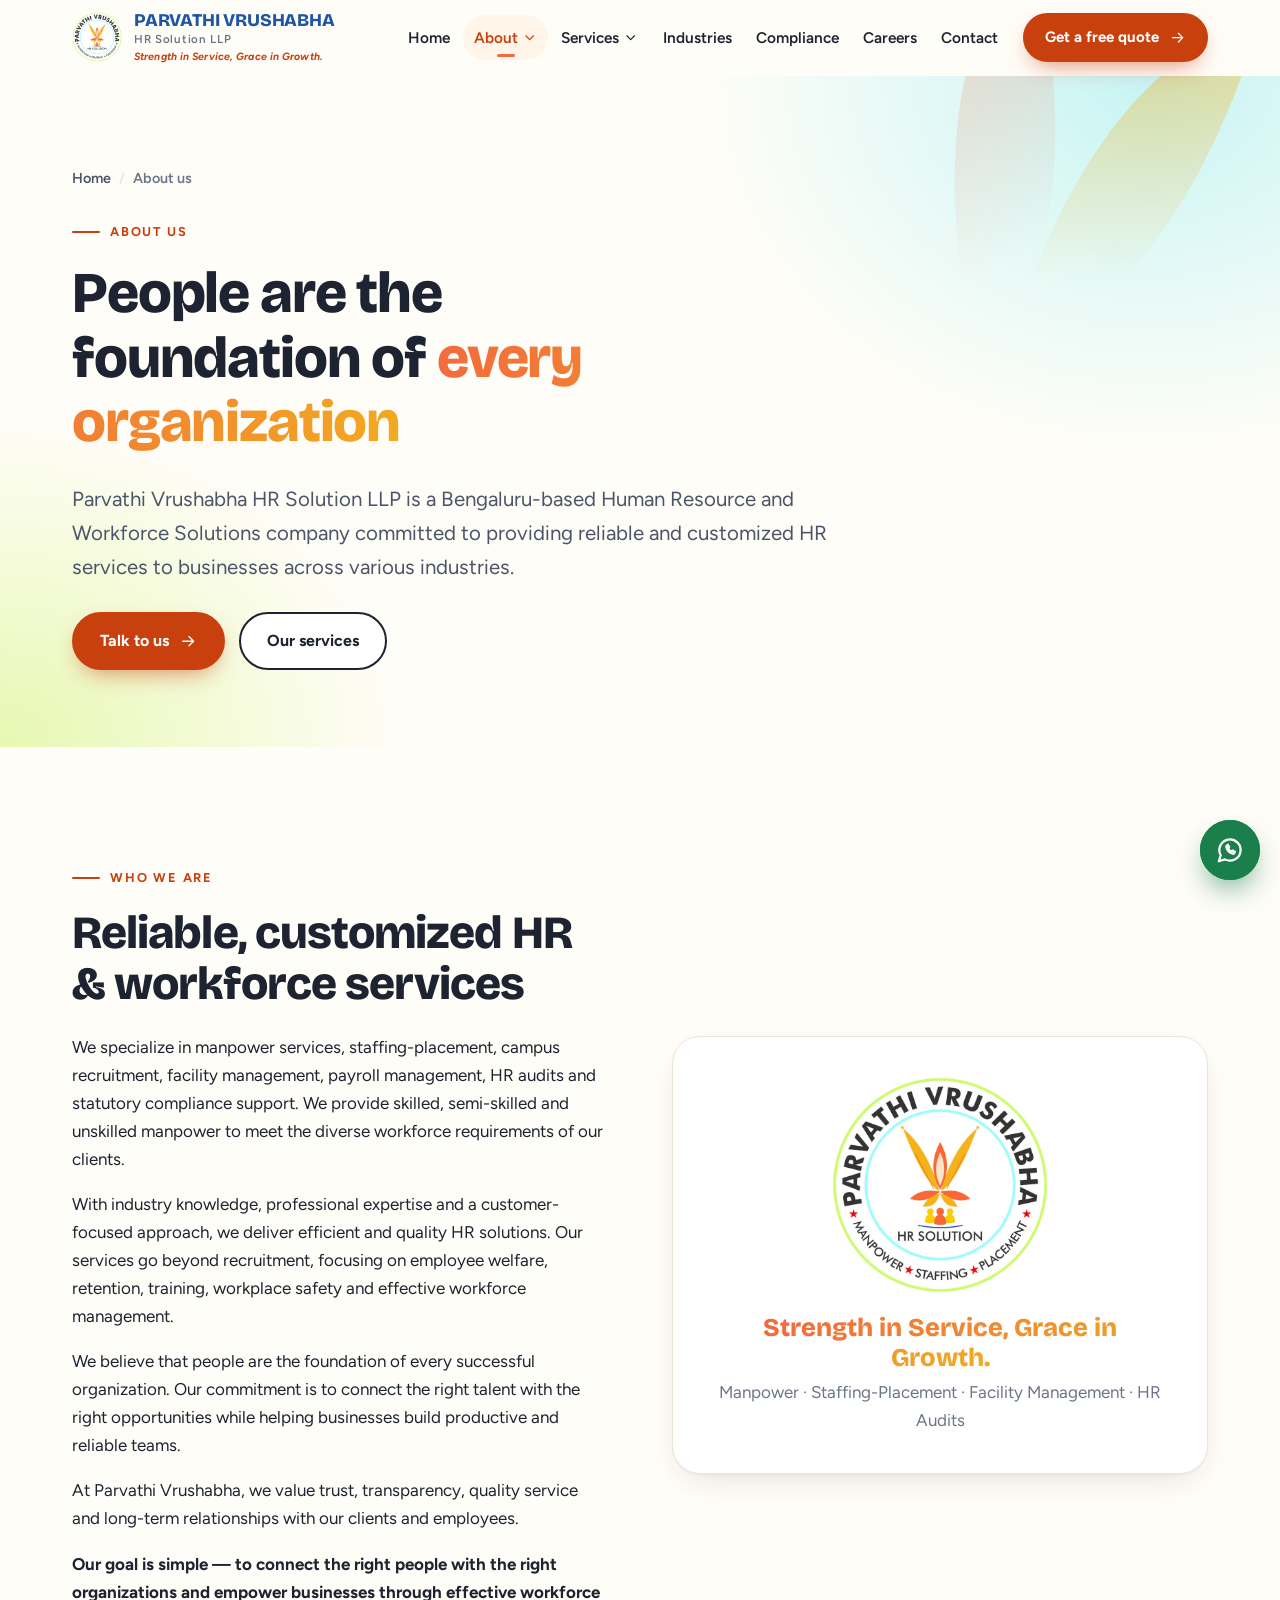
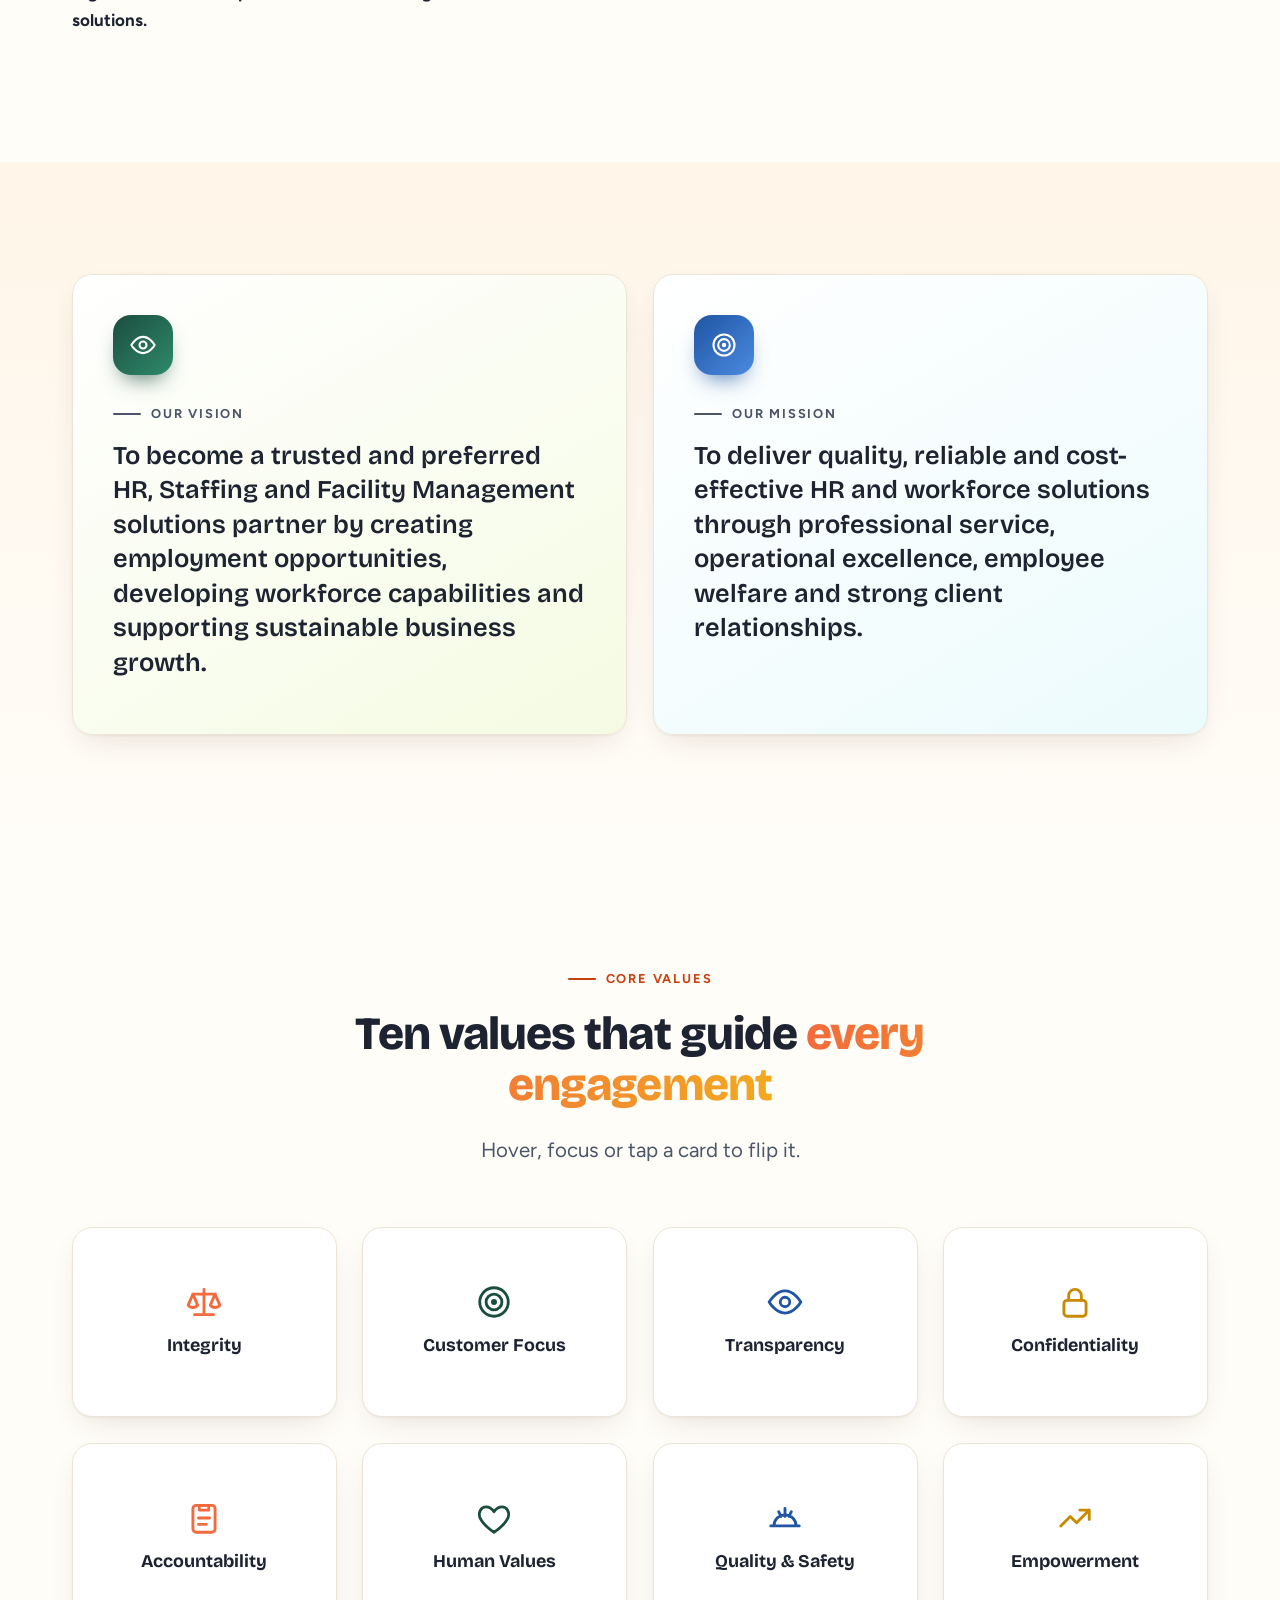
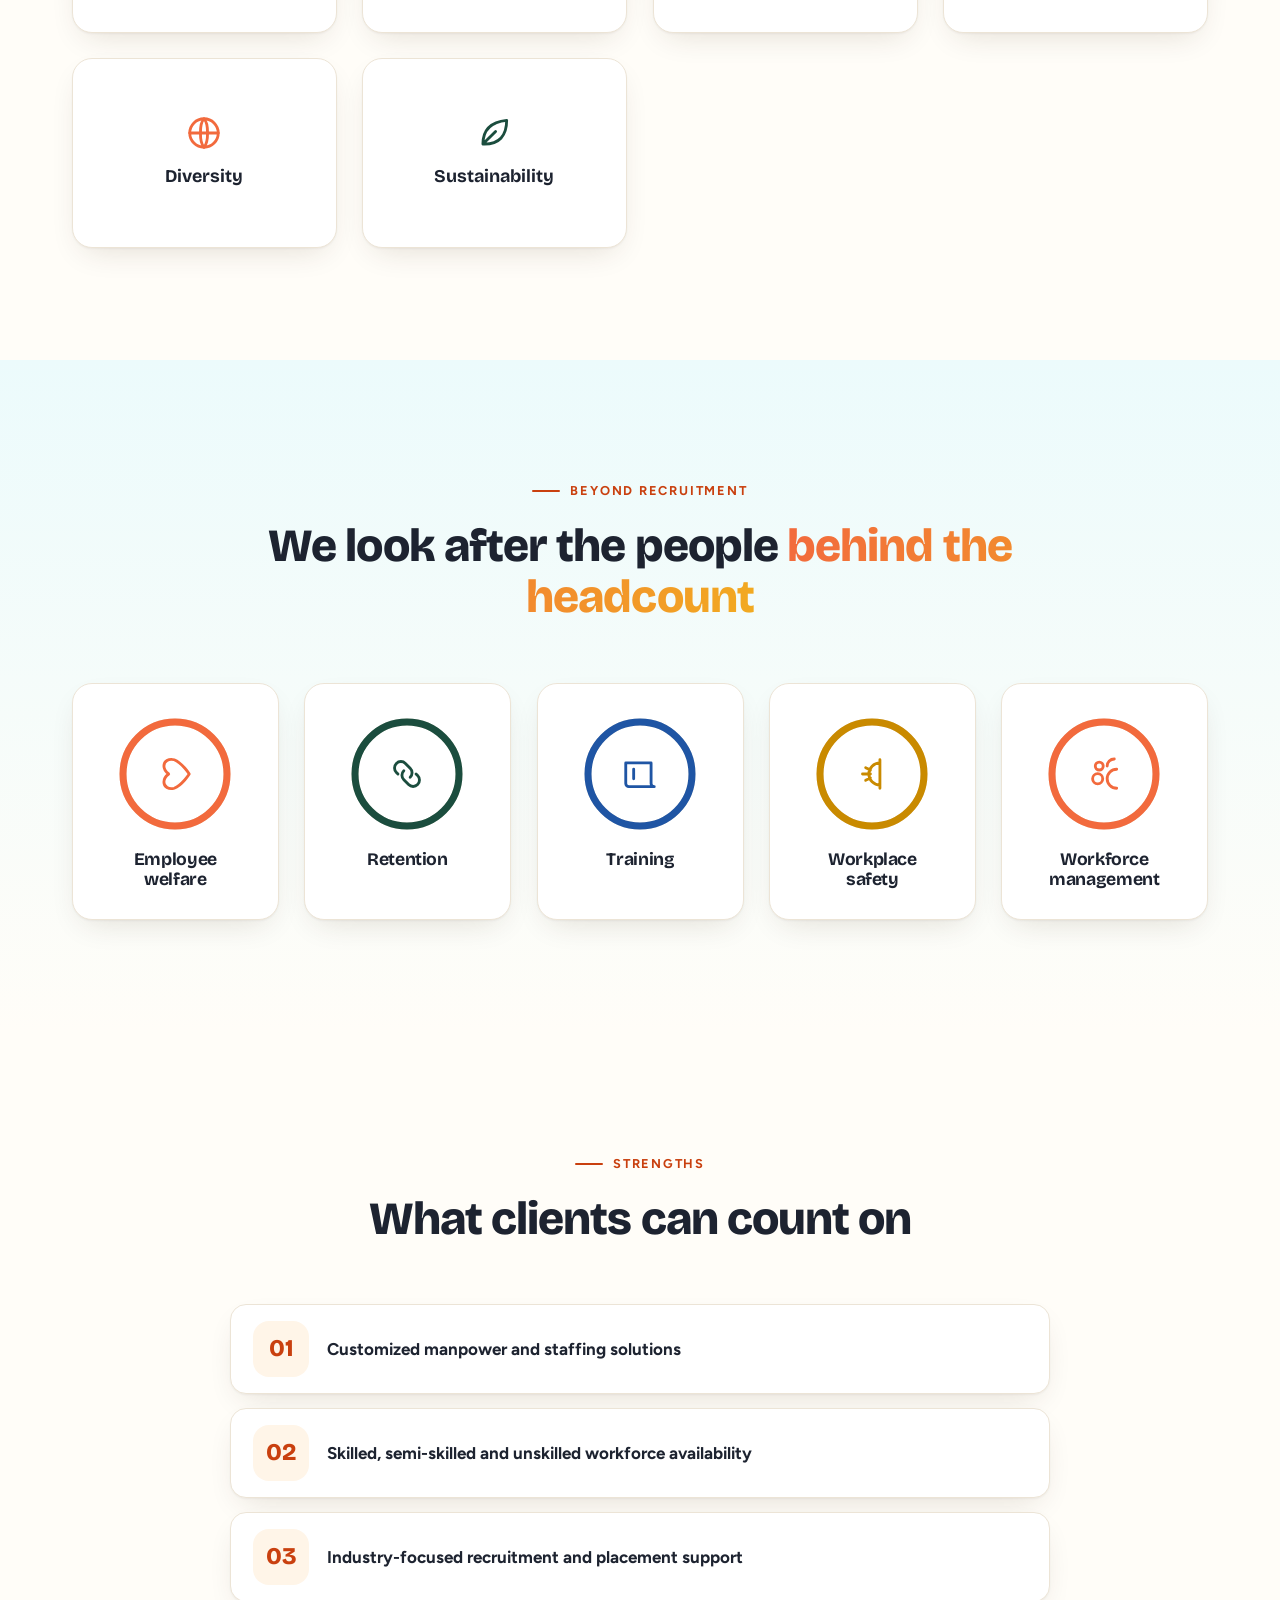
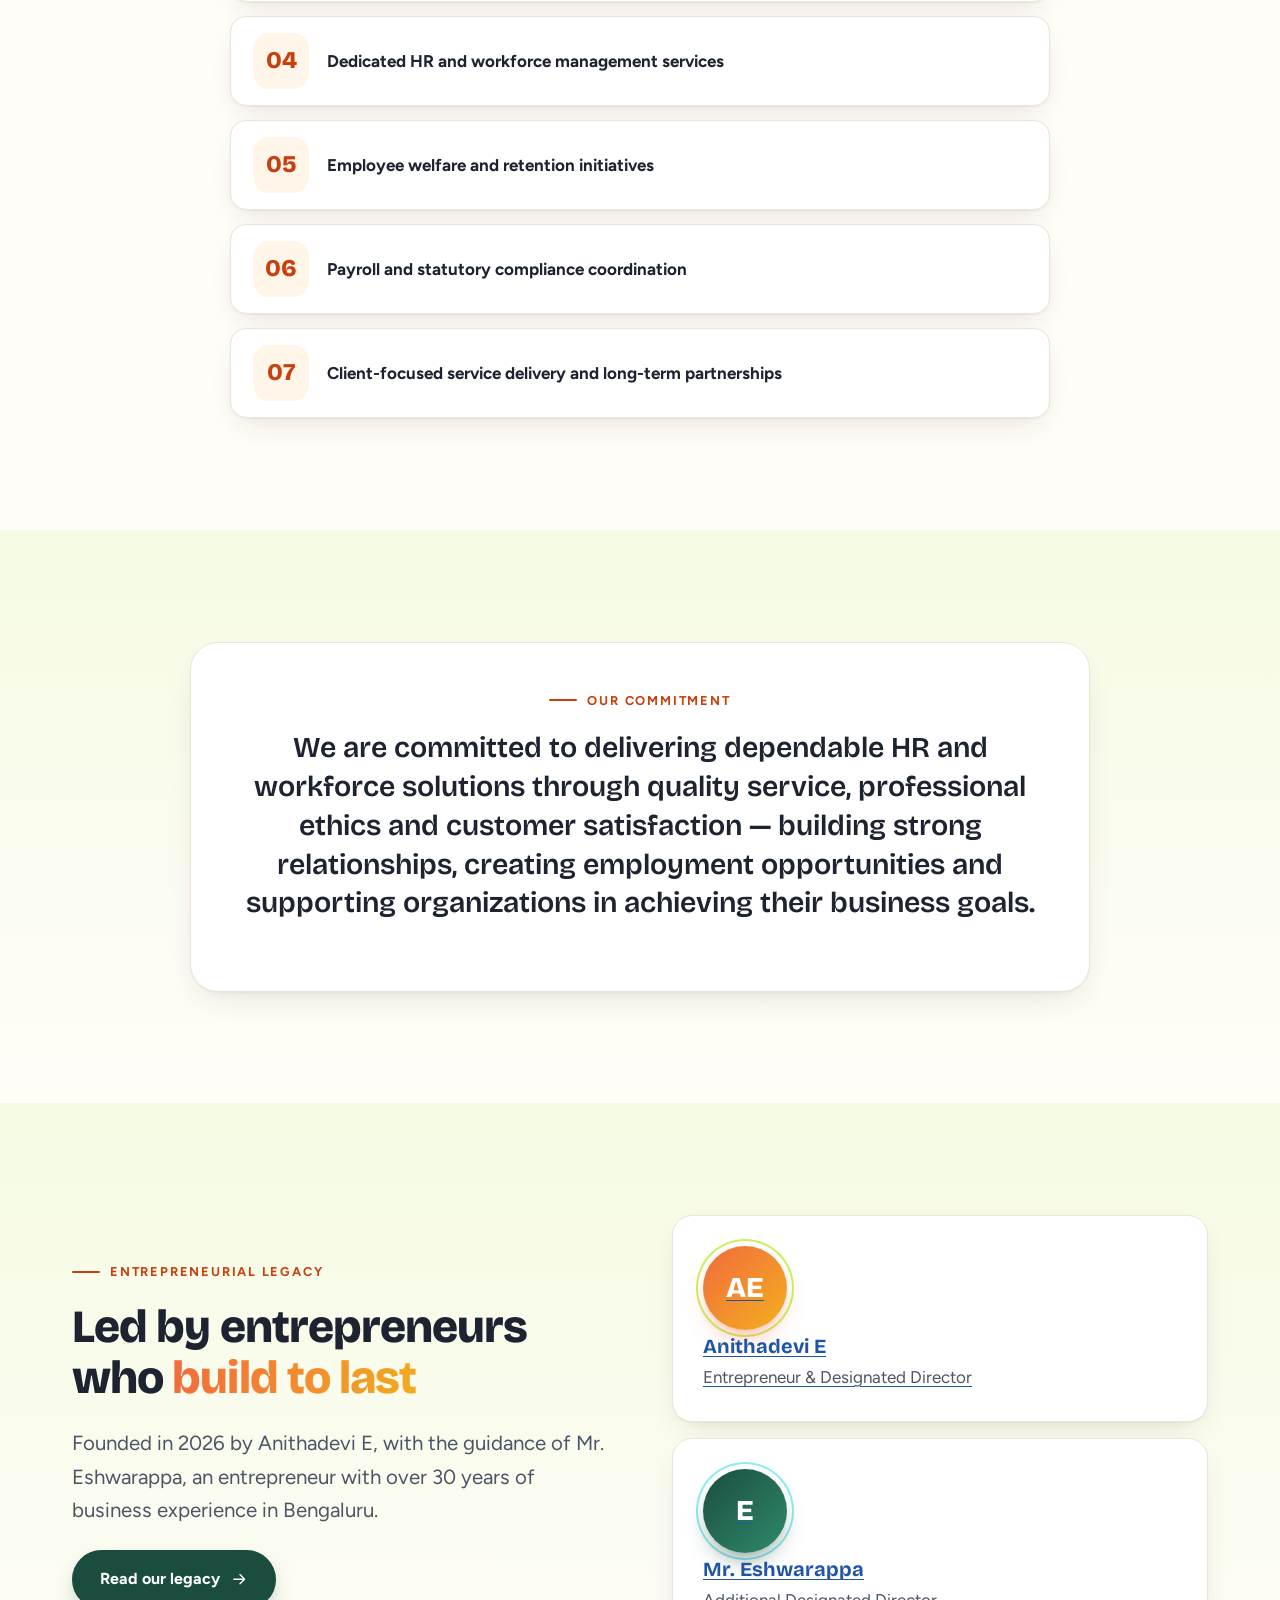
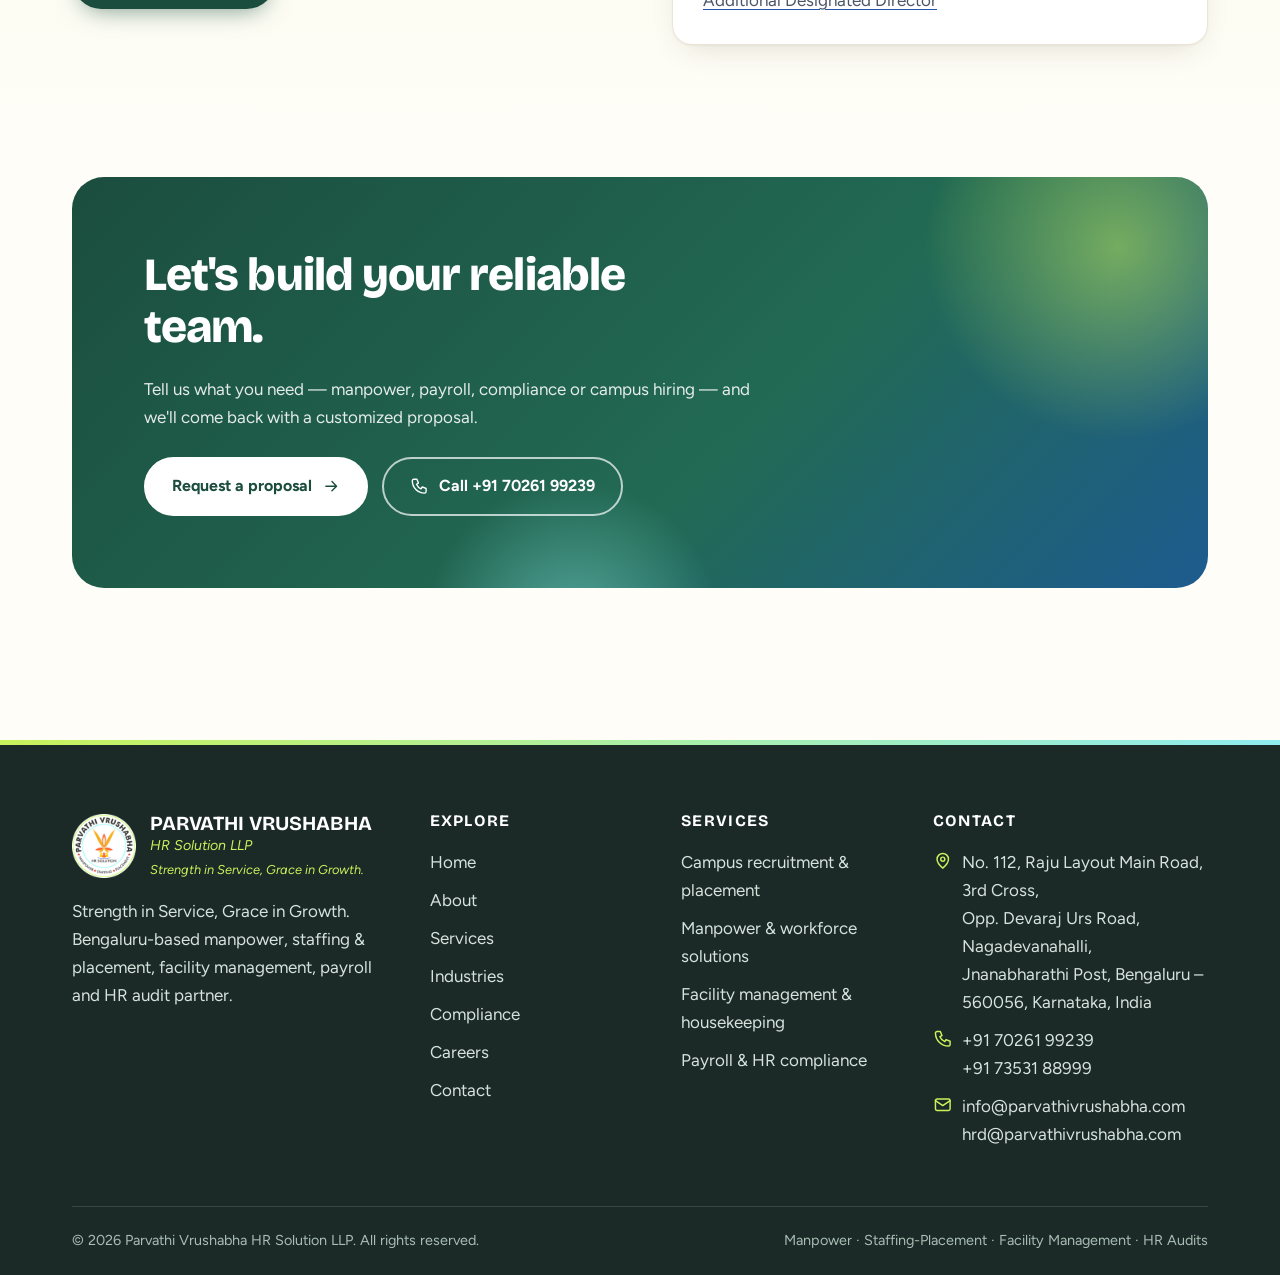
==== commit 1fc08965: "About page: add two paragraphs above 'Our goal is simple' Co-Authored-By: Claude Sonnet 5.5 <noreply" ====
--- a/about/index.html
+++ b/about/index.html
@@ -36,6 +36,8 @@
 <div class="container"><nav aria-label="Breadcrumb"><ol class="crumbs"><li><a href="/">Home</a></li><li aria-current="page">About us</li></ol></nav><p class="eyebrow" data-reveal="" style="--i:0">About us</p><h1 data-reveal="" style="--i:1">People are the foundation of <span class="hl">every organization</span></h1><p class="lead" data-reveal="" style="--i:2">Parvathi Vrushabha HR Solution LLP is a Bengaluru-based Human Resource and Workforce Solutions company committed to providing reliable and customized HR services to businesses across various industries.</p><div class="btn-row" style="margin-top:28px" data-reveal="" style="--i:3"><a class="btn" href="/contact/">Talk to us <svg class="ic go" aria-hidden="true" focusable="false"><use href="#i-arrow"/></svg></a><a class="btn ghost" href="/services/">Our services</a></div></div></section><section class="section"><div class="container"><div class="split"><div data-reveal="left" style="--i:0"><p class="eyebrow">Who we are</p><h2>Reliable, customized HR &amp; workforce services</h2>
 <p>We specialize in manpower services, staffing-placement, campus recruitment, facility management, payroll management, HR audits and statutory compliance support. We provide skilled, semi-skilled and unskilled manpower to meet the diverse workforce requirements of our clients.</p>
 <p>With industry knowledge, professional expertise and a customer-focused approach, we deliver efficient and quality HR solutions. Our services go beyond recruitment, focusing on employee welfare, retention, training, workplace safety and effective workforce management.</p>
+<p>We believe that people are the foundation of every successful organization. Our commitment is to connect the right talent with the right opportunities while helping businesses build productive and reliable teams.</p>
+<p>At Parvathi Vrushabha, we value trust, transparency, quality service and long-term relationships with our clients and employees.</p>
 <p><strong>Our goal is simple — to connect the right people with the right organizations and empower businesses through effective workforce solutions.</strong></p></div>
 <div class="panel center" data-reveal="right" style="--i:1"><img src="/assets/img/logo.webp" width="220" height="220" alt="Parvathi Vrushabha HR Solution LLP emblem" style="margin:0 auto 18px;animation:bob 6s ease-in-out infinite" loading="lazy"><p style="font-family:var(--head);font-size:1.6rem;font-weight:800;line-height:1.15;margin-bottom:6px"><span class="hl">Strength in Service, Grace in Growth.</span></p><p style="color:var(--ink-3);margin:0">Manpower · Staffing-Placement · Facility Management · HR Audits</p></div></div></div></section>
 <section class="section tint-warm"><div class="container"><div class="vm"><div class="card v" data-reveal="left" style="--i:0"><div class="icon-badge g"><svg class="ic " aria-hidden="true" focusable="false"><use href="#i-eye"/></svg></div><p class="eyebrow">Our vision</p><p class="big">To become a trusted and preferred HR, Staffing and Facility Management solutions partner by creating employment opportunities, developing workforce capabilities and supporting sustainable business growth.</p></div>
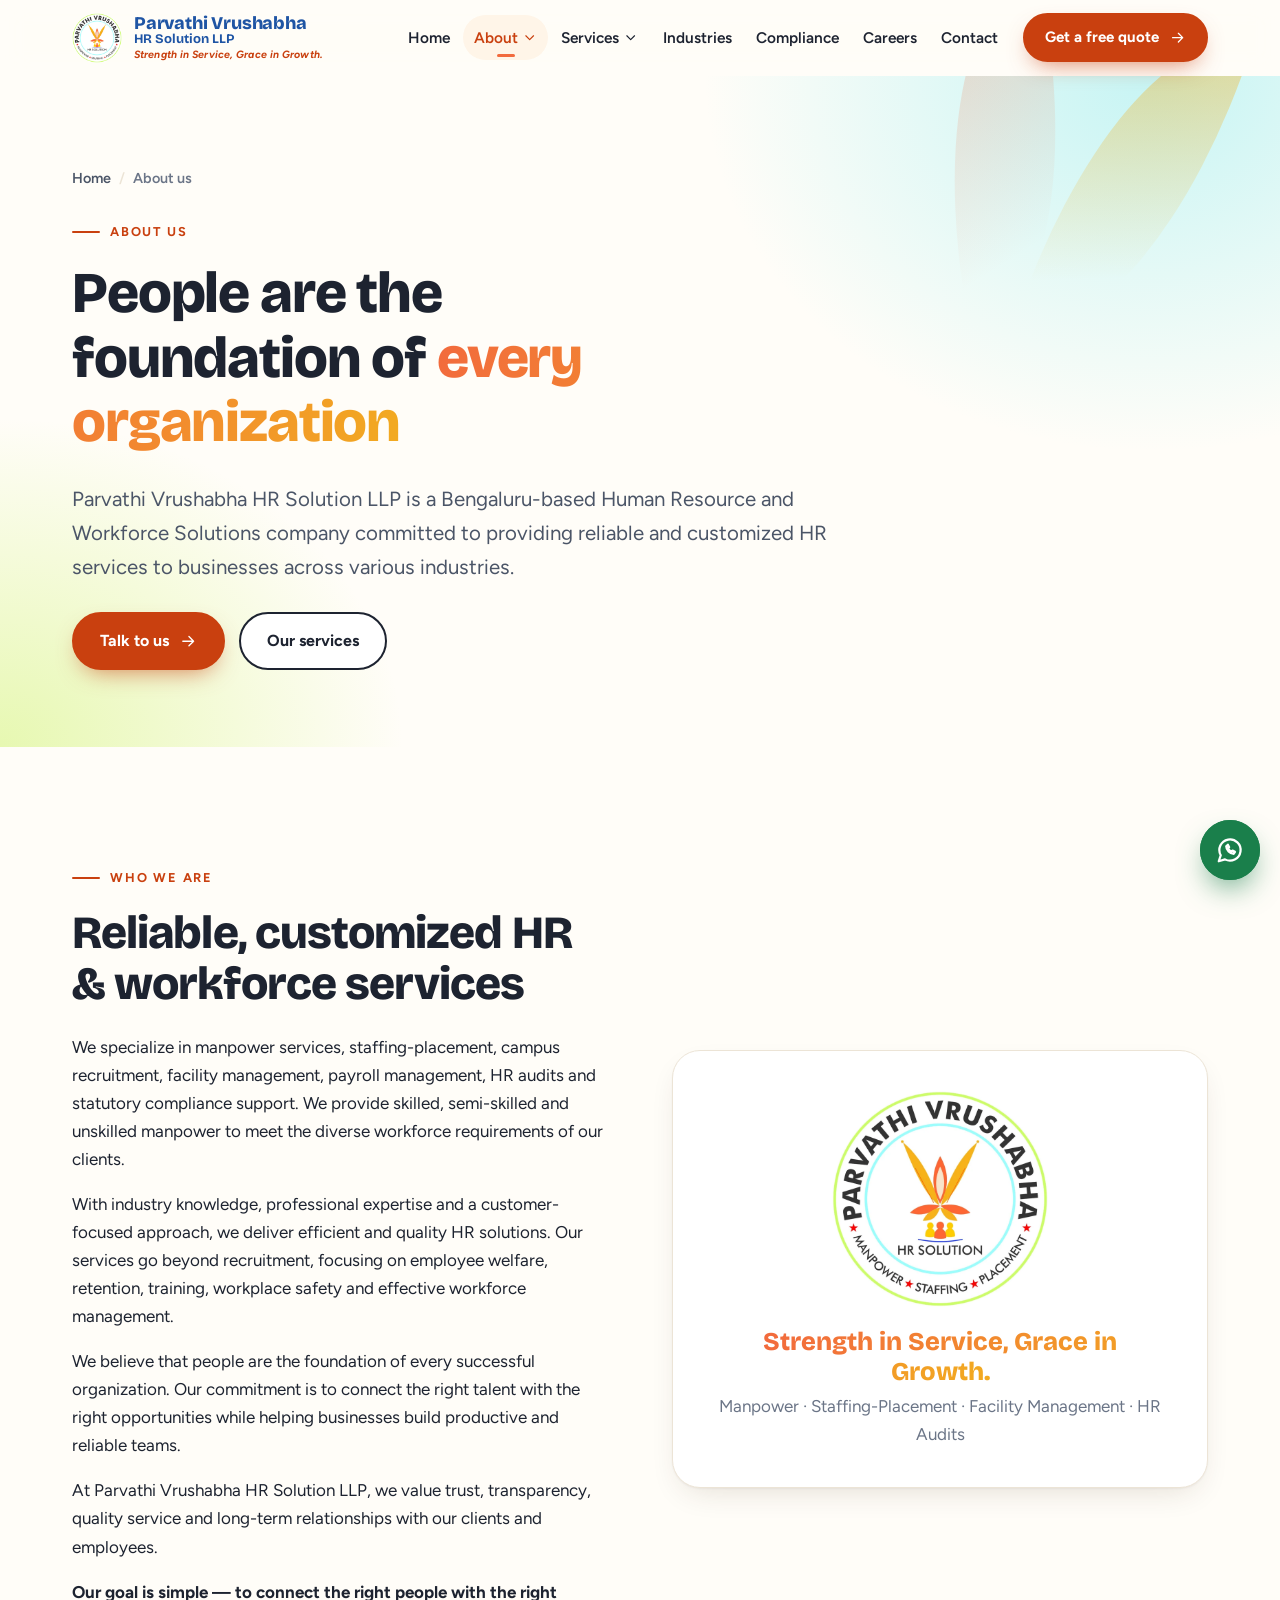
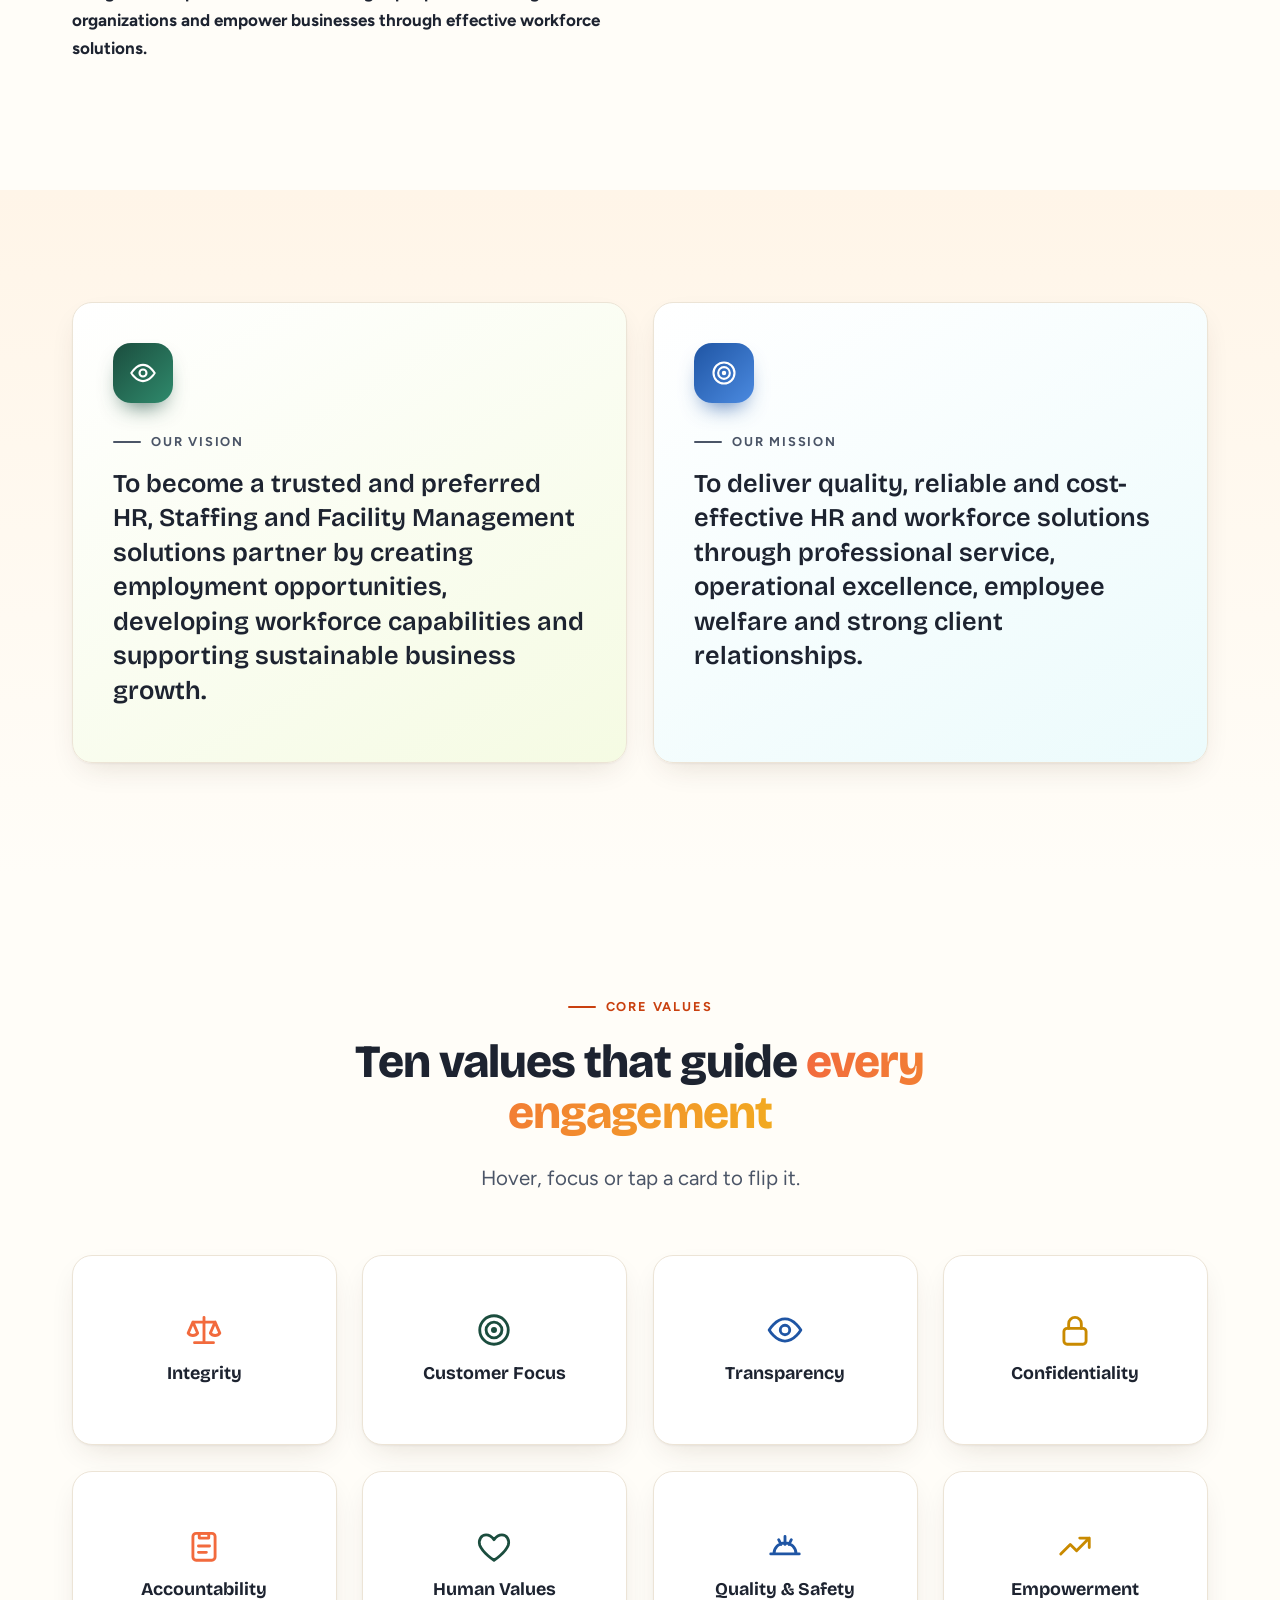
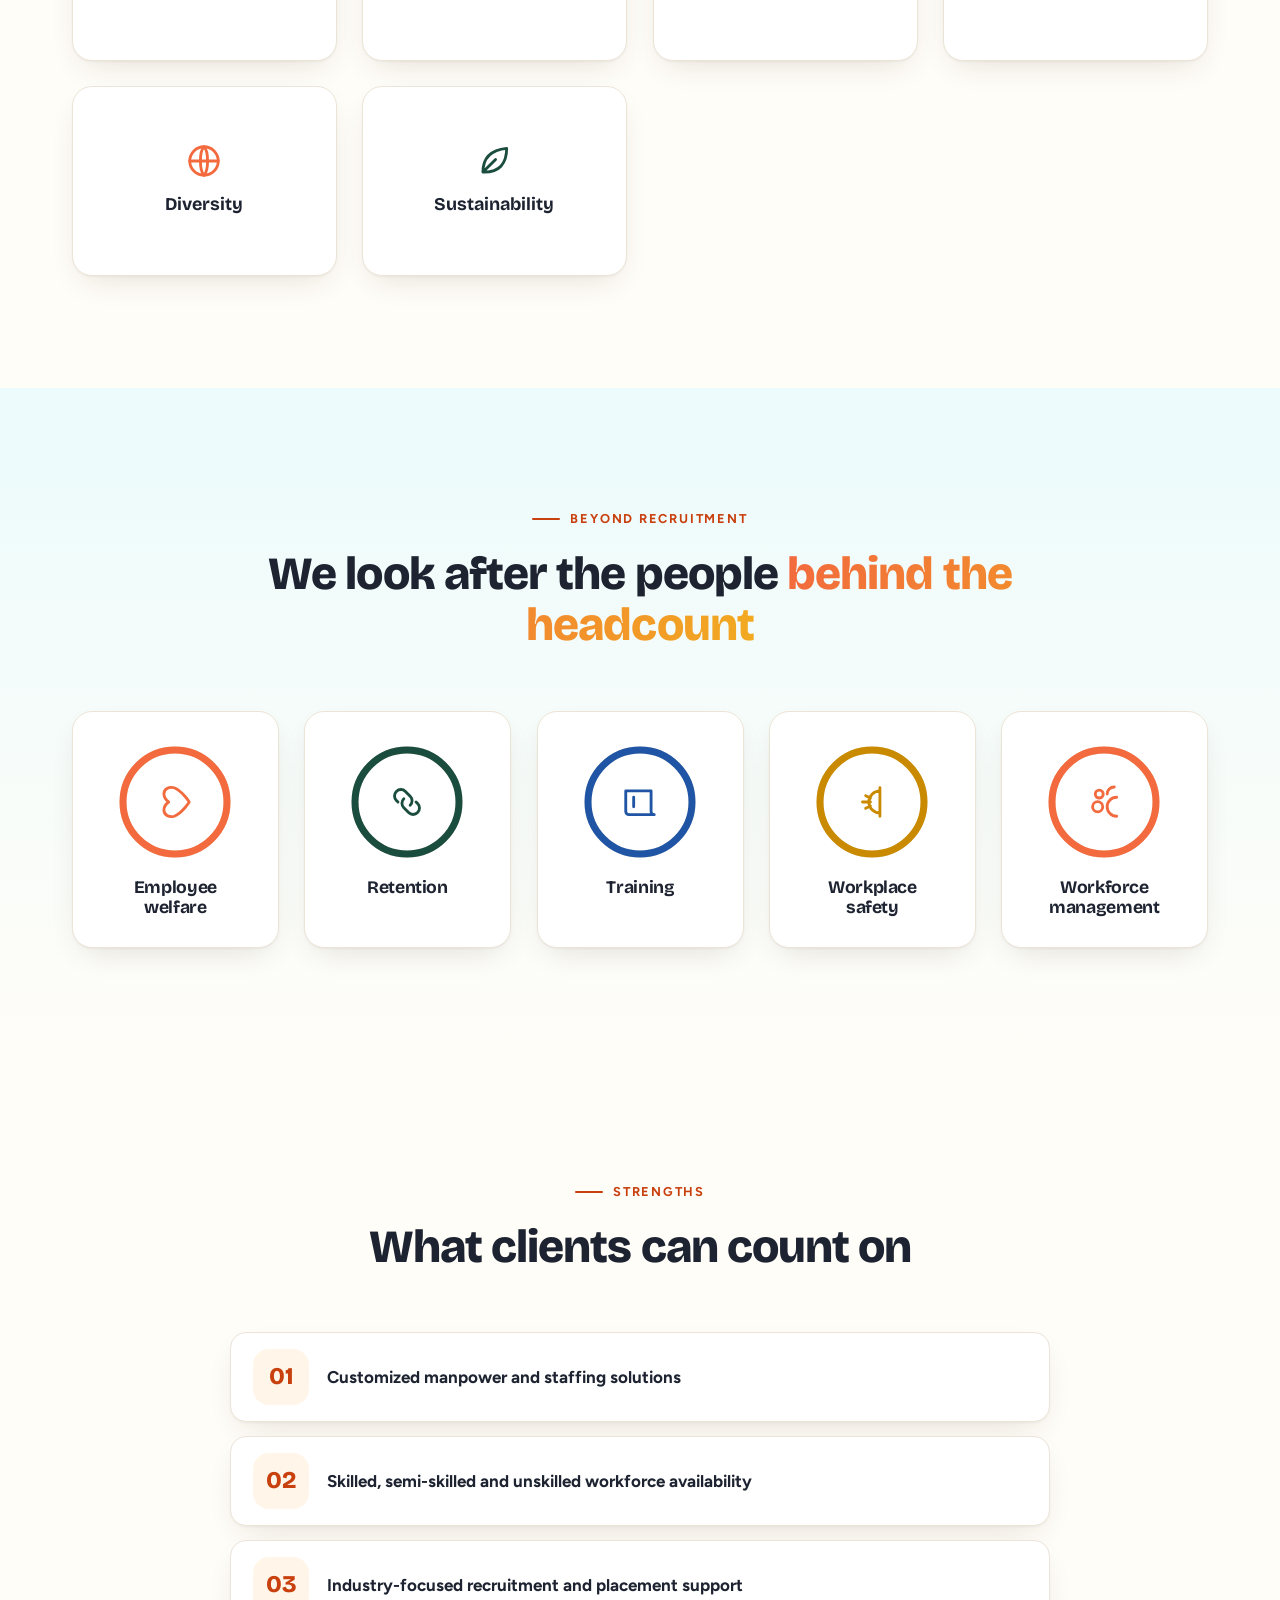
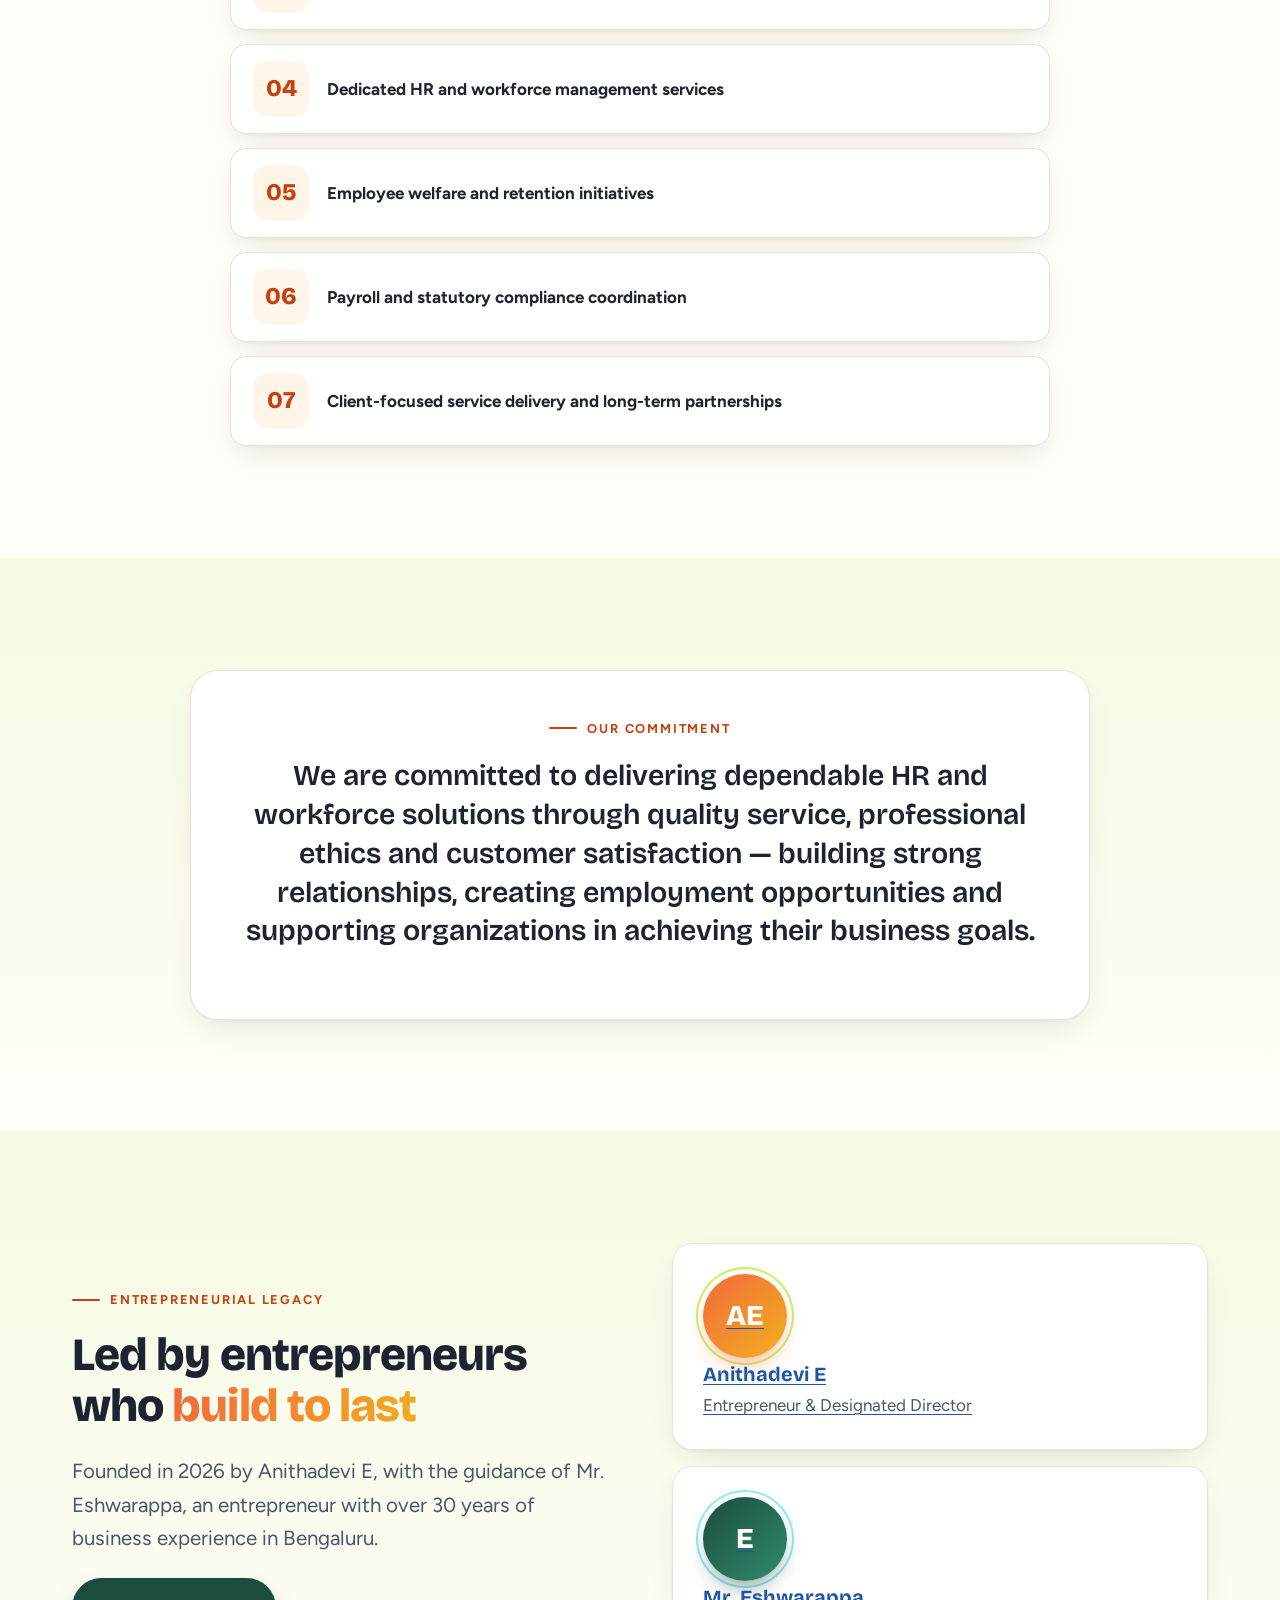
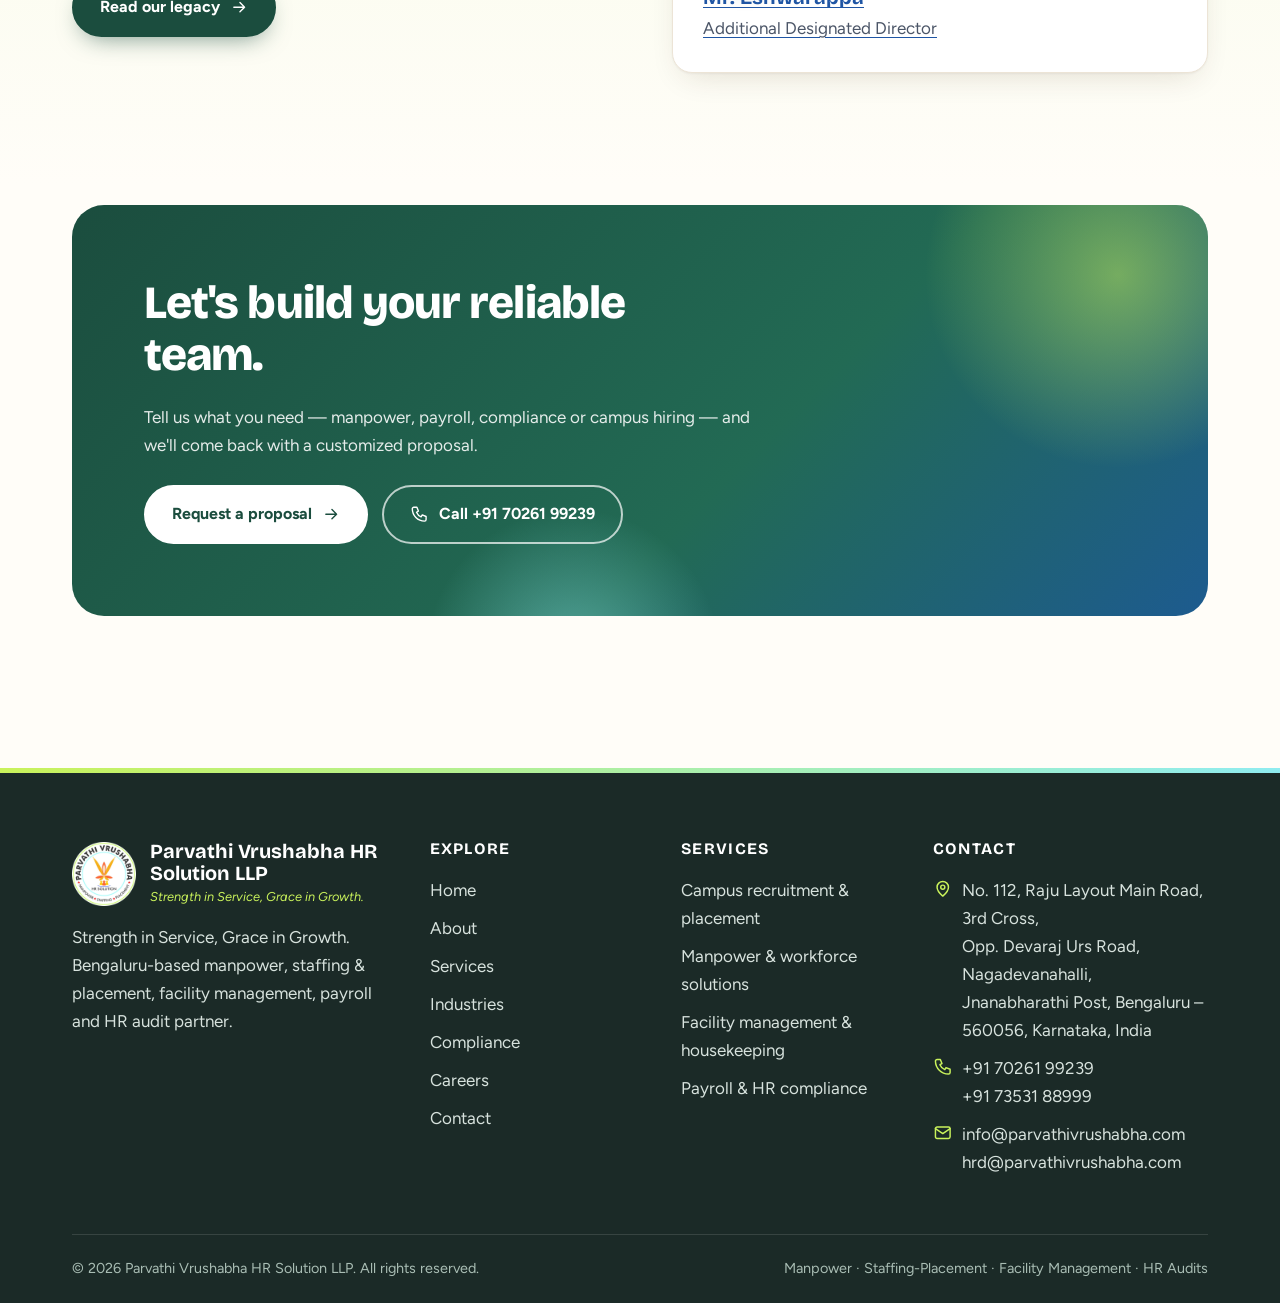
==== commit 8dc32973: "Use full company name 'Parvathi Vrushabha HR Solution LLP' consistently (top bar, footer, titles, co" ====
--- a/about/index.html
+++ b/about/index.html
@@ -27,7 +27,7 @@
 <div class="progress" aria-hidden="true"><i></i></div>
 <svg width="0" height="0" style="position:absolute" aria-hidden="true" focusable="false"><defs><symbol id="i-users" viewBox="0 0 24 24"><circle cx="9" cy="8" r="3.2"/><path d="M3 20c0-3.3 2.7-6 6-6s6 2.7 6 6"/><circle cx="17" cy="9" r="2.5"/><path d="M17 14c2.5 0 4.5 2 4.5 4.5"/></symbol><symbol id="i-briefcase" viewBox="0 0 24 24"><rect x="3" y="7" width="18" height="13" rx="2"/><path d="M9 7V5a2 2 0 0 1 2-2h2a2 2 0 0 1 2 2v2M3 13h18"/></symbol><symbol id="i-cap" viewBox="0 0 24 24"><path d="M2 9l10-5 10 5-10 5z"/><path d="M6 11.5V16c0 1.5 3 3 6 3s6-1.5 6-3v-4.5M22 9v6"/></symbol><symbol id="i-building" viewBox="0 0 24 24"><rect x="4" y="3" width="16" height="18" rx="1.5"/><path d="M9 8h2M13 8h2M9 12h2M13 12h2M10 21v-4h4v4"/></symbol><symbol id="i-rupee" viewBox="0 0 24 24"><path d="M7 5h10M7 9h10M7 5c5 0 7 1.5 7 4s-2 4-7 4l7 6"/></symbol><symbol id="i-shield" viewBox="0 0 24 24"><path d="M12 3l7 3v5c0 4.5-3 8-7 10-4-2-7-5.5-7-10V6z"/><path d="M9 12l2 2 4-4"/></symbol><symbol id="i-factory" viewBox="0 0 24 24"><path d="M3 21V10l6 4v-4l6 4V6h3v15z"/><path d="M7 17h2M12 17h2M17 17h1"/></symbol><symbol id="i-cart" viewBox="0 0 24 24"><circle cx="9" cy="20" r="1.5"/><circle cx="18" cy="20" r="1.5"/><path d="M2 3h3l2.5 11h11L21 7H6"/></symbol><symbol id="i-truck" viewBox="0 0 24 24"><path d="M2 6h11v10H2zM13 9h4l4 4v3h-8"/><circle cx="7" cy="18" r="2"/><circle cx="17" cy="18" r="2"/></symbol><symbol id="i-medical" viewBox="0 0 24 24"><rect x="3" y="3" width="18" height="18" rx="4"/><path d="M12 8v8M8 12h8"/></symbol><symbol id="i-hotel" viewBox="0 0 24 24"><path d="M3 20V8M3 14h18v6M21 14v-2a3 3 0 0 0-3-3h-7v5"/><circle cx="7" cy="11" r="1.5"/></symbol><symbol id="i-warehouse" viewBox="0 0 24 24"><path d="M3 10l9-6 9 6v10H3z"/><path d="M8 20v-6h8v6M8 17h8"/></symbol><symbol id="i-store" viewBox="0 0 24 24"><path d="M4 9l1.5-5h13L20 9M4 9v11h16V9"/><path d="M4 9c0 2 3 2 4 0 1 2 3 2 4 0 1 2 3 2 4 0 1 2 4 2 4 0"/></symbol><symbol id="i-gear" viewBox="0 0 24 24"><circle cx="12" cy="12" r="3"/><path d="M12 2v3M12 19v3M2 12h3M19 12h3M5 5l2 2M17 17l2 2M5 19l2-2M17 7l2-2"/></symbol><symbol id="i-phone" viewBox="0 0 24 24"><path d="M5 3h4l2 5-2.5 1.5a11 11 0 0 0 6 6L16 13l5 2v4a2 2 0 0 1-2 2A16 16 0 0 1 3 5a2 2 0 0 1 2-2z"/></symbol><symbol id="i-mail" viewBox="0 0 24 24"><rect x="3" y="5" width="18" height="14" rx="2"/><path d="M3 7l9 6 9-6"/></symbol><symbol id="i-pin" viewBox="0 0 24 24"><path d="M12 21s7-6 7-11a7 7 0 0 0-14 0c0 5 7 11 7 11z"/><circle cx="12" cy="10" r="2.5"/></symbol><symbol id="i-whatsapp" viewBox="0 0 24 24"><path d="M3 21l1.6-4.8A8.5 8.5 0 1 1 8 19.5z"/><path d="M9 9c0 3 3 6 6 6l1-1.5-2-1-1 .8c-1-.5-2-1.5-2.5-2.5l.8-1-1-2z"/></symbol><symbol id="i-arrow" viewBox="0 0 24 24"><path d="M5 12h14M13 6l6 6-6 6"/></symbol><symbol id="i-chevron" viewBox="0 0 24 24"><path d="M6 9l6 6 6-6"/></symbol><symbol id="i-search" viewBox="0 0 24 24"><circle cx="11" cy="11" r="6"/><path d="M20 20l-4.5-4.5"/></symbol><symbol id="i-clipboard" viewBox="0 0 24 24"><rect x="5" y="4" width="14" height="17" rx="2"/><path d="M9 4h6v3H9zM8.5 12h7M8.5 16h5"/></symbol><symbol id="i-link" viewBox="0 0 24 24"><path d="M10 14a4 4 0 0 0 5.7 0l3-3a4 4 0 0 0-5.7-5.7l-1 1M14 10a4 4 0 0 0-5.7 0l-3 3a4 4 0 0 0 5.7 5.7l1-1"/></symbol><symbol id="i-scale" viewBox="0 0 24 24"><path d="M12 4v16M6 20h12M5 7h14M5 7l-3 7a3.5 3 0 0 0 6 0zM19 7l-3 7a3.5 3 0 0 0 6 0z"/></symbol><symbol id="i-lock" viewBox="0 0 24 24"><rect x="5" y="11" width="14" height="10" rx="2"/><path d="M8 11V8a4 4 0 0 1 8 0v3"/></symbol><symbol id="i-heart" viewBox="0 0 24 24"><path d="M12 21s-7-4.5-9-9.5C2 8 4 5 7 5c2 0 3.5 1 5 3 1.5-2 3-3 5-3 3 0 5 3 4 6.5-2 5-9 9.5-9 9.5z"/></symbol><symbol id="i-leaf" viewBox="0 0 24 24"><path d="M5 19C5 10 10 5 20 4c0 10-5 15-14 15zM5 19l8-8"/></symbol><symbol id="i-globe" viewBox="0 0 24 24"><circle cx="12" cy="12" r="9"/><path d="M3 12h18M12 3c3 3 3 15 0 18M12 3c-3 3-3 15 0 18"/></symbol><symbol id="i-eye" viewBox="0 0 24 24"><path d="M2 12s4-7 10-7 10 7 10 7-4 7-10 7S2 12 2 12z"/><circle cx="12" cy="12" r="3"/></symbol><symbol id="i-target" viewBox="0 0 24 24"><circle cx="12" cy="12" r="9"/><circle cx="12" cy="12" r="5"/><circle cx="12" cy="12" r="1"/></symbol><symbol id="i-trend" viewBox="0 0 24 24"><path d="M3 17l6-6 4 4 8-8M15 7h6v6"/></symbol><symbol id="i-book" viewBox="0 0 24 24"><path d="M4 5a2 2 0 0 1 2-2h13v16H6a2 2 0 0 0-2 2zM4 19V5M9 8h6"/></symbol><symbol id="i-hardhat" viewBox="0 0 24 24"><path d="M3 17h18M5 17a7 7 0 0 1 14 0M12 6v5M8 8l1.5 3M16 8l-1.5 3"/></symbol><symbol id="i-clock" viewBox="0 0 24 24"><circle cx="12" cy="12" r="9"/><path d="M12 7v5l3 2"/></symbol><symbol id="i-bucket" viewBox="0 0 24 24"><path d="M12 3v7M9 10h6l1 5H8zM7 15l-1 6h12l-1-6"/></symbol><symbol id="i-file" viewBox="0 0 24 24"><path d="M6 3h8l4 4v14H6zM14 3v4h4M9 13h6M9 17h6"/></symbol><symbol id="i-chart" viewBox="0 0 24 24"><path d="M4 20V4M4 20h16M8 16v-5M12 16V8M16 16v-3"/></symbol><symbol id="i-calendar" viewBox="0 0 24 24"><rect x="3" y="5" width="18" height="16" rx="2"/><path d="M3 10h18M8 3v4M16 3v4"/></symbol><symbol id="i-idcard" viewBox="0 0 24 24"><rect x="3" y="5" width="18" height="14" rx="2"/><circle cx="9" cy="11" r="2"/><path d="M6 16c0-1.5 1.5-2.5 3-2.5s3 1 3 2.5M14 10h4M14 14h3"/></symbol><symbol id="i-userplus" viewBox="0 0 24 24"><circle cx="10" cy="8" r="3.5"/><path d="M3 20c0-3.5 3-6 7-6M18 8v6M15 11h6"/></symbol><symbol id="i-star" viewBox="0 0 24 24"><path d="M12 3l2.7 5.6 6.1.9-4.4 4.3 1 6.1L12 17l-5.4 2.9 1-6.1L3.2 9.5l6.1-.9z"/></symbol><symbol id="i-check" viewBox="0 0 24 24"><path d="M5 12.5l4.5 4.5L19 7.5"/></symbol></defs></svg>
 <header class="site-header"><div class="container nav-wrap">
-<a class="brand" href="/" aria-label="Parvathi Vrushabha HR Solution LLP — home"><img src="/assets/img/logo.webp" width="50" height="50" alt="Parvathi Vrushabha HR Solution LLP logo"><span><b>PARVATHI VRUSHABHA</b><small>HR Solution LLP</small><em class="slogan-mini">Strength in Service, Grace in Growth.</em></span></a>
+<a class="brand" href="/" aria-label="Parvathi Vrushabha HR Solution LLP — home"><img src="/assets/img/logo.webp" width="50" height="50" alt="Parvathi Vrushabha HR Solution LLP logo"><span><b>Parvathi Vrushabha <span>HR Solution LLP</span></b><em class="slogan-mini">Strength in Service, Grace in Growth.</em></span></a>
 <nav class="nav" id="site-nav" aria-label="Main"><ul><li><a class="nl" href="/">Home</a></li><li class="has-sub"><a class="nl" href="/about/" aria-current="page">About<svg class="ic " aria-hidden="true" focusable="false"><use href="#i-chevron"/></svg></a><div class="sub"><a href="/about/"><svg class="ic " aria-hidden="true" focusable="false"><use href="#i-building"/></svg>Our story</a><a href="/about/entrepreneurial-legacy/"><svg class="ic " aria-hidden="true" focusable="false"><use href="#i-star"/></svg>Entrepreneurial legacy</a></div></li><li class="has-sub"><a class="nl" href="/services/">Services<svg class="ic " aria-hidden="true" focusable="false"><use href="#i-chevron"/></svg></a><div class="sub"><a href="/services/campus-recruitment-placement/"><svg class="ic " aria-hidden="true" focusable="false"><use href="#i-cap"/></svg>Campus recruitment &amp; placement</a><a href="/services/manpower-workforce-solutions/"><svg class="ic " aria-hidden="true" focusable="false"><use href="#i-users"/></svg>Manpower &amp; workforce solutions</a><a href="/services/facility-management-housekeeping/"><svg class="ic " aria-hidden="true" focusable="false"><use href="#i-building"/></svg>Facility management &amp; housekeeping</a><a href="/services/payroll-hr-compliance/"><svg class="ic " aria-hidden="true" focusable="false"><use href="#i-rupee"/></svg>Payroll &amp; HR compliance</a></div></li><li><a class="nl" href="/industries/">Industries</a></li><li><a class="nl" href="/compliance/">Compliance</a></li><li><a class="nl" href="/careers/">Careers</a></li><li><a class="nl" href="/contact/">Contact</a></li></ul><span class="nav-cta"><a class="btn sm" href="/contact/">Get a free quote <svg class="ic go" aria-hidden="true" focusable="false"><use href="#i-arrow"/></svg></a></span></nav>
 <button class="burger" aria-expanded="false" aria-controls="site-nav" aria-label="Open menu"><span></span></button>
 </div></header>
@@ -37,7 +37,7 @@
 <p>We specialize in manpower services, staffing-placement, campus recruitment, facility management, payroll management, HR audits and statutory compliance support. We provide skilled, semi-skilled and unskilled manpower to meet the diverse workforce requirements of our clients.</p>
 <p>With industry knowledge, professional expertise and a customer-focused approach, we deliver efficient and quality HR solutions. Our services go beyond recruitment, focusing on employee welfare, retention, training, workplace safety and effective workforce management.</p>
 <p>We believe that people are the foundation of every successful organization. Our commitment is to connect the right talent with the right opportunities while helping businesses build productive and reliable teams.</p>
-<p>At Parvathi Vrushabha, we value trust, transparency, quality service and long-term relationships with our clients and employees.</p>
+<p>At Parvathi Vrushabha HR Solution LLP, we value trust, transparency, quality service and long-term relationships with our clients and employees.</p>
 <p><strong>Our goal is simple — to connect the right people with the right organizations and empower businesses through effective workforce solutions.</strong></p></div>
 <div class="panel center" data-reveal="right" style="--i:1"><img src="/assets/img/logo.webp" width="220" height="220" alt="Parvathi Vrushabha HR Solution LLP emblem" style="margin:0 auto 18px;animation:bob 6s ease-in-out infinite" loading="lazy"><p style="font-family:var(--head);font-size:1.6rem;font-weight:800;line-height:1.15;margin-bottom:6px"><span class="hl">Strength in Service, Grace in Growth.</span></p><p style="color:var(--ink-3);margin:0">Manpower · Staffing-Placement · Facility Management · HR Audits</p></div></div></div></section>
 <section class="section tint-warm"><div class="container"><div class="vm"><div class="card v" data-reveal="left" style="--i:0"><div class="icon-badge g"><svg class="ic " aria-hidden="true" focusable="false"><use href="#i-eye"/></svg></div><p class="eyebrow">Our vision</p><p class="big">To become a trusted and preferred HR, Staffing and Facility Management solutions partner by creating employment opportunities, developing workforce capabilities and supporting sustainable business growth.</p></div>
@@ -59,7 +59,7 @@
 </main>
 <footer class="site-footer"><div class="container">
 <div class="foot-grid">
-<div><div class="foot-brand"><img src="/assets/img/logo.webp" width="64" height="64" alt="" loading="lazy"><div><b>PARVATHI VRUSHABHA</b><small>HR Solution LLP</small><small class="slg">Strength in Service, Grace in Growth.</small></div></div>
+<div><div class="foot-brand"><img src="/assets/img/logo.webp" width="64" height="64" alt="" loading="lazy"><div><b>Parvathi Vrushabha HR Solution LLP</b><small class="slg">Strength in Service, Grace in Growth.</small></div></div>
 <p>Strength in Service, Grace in Growth. Bengaluru-based manpower, staffing &amp; placement, facility management, payroll and HR audit partner.</p></div>
 <div><h4>Explore</h4><ul><li><a href="/">Home</a></li><li><a href="/about/">About</a></li><li><a href="/services/">Services</a></li><li><a href="/industries/">Industries</a></li><li><a href="/compliance/">Compliance</a></li><li><a href="/careers/">Careers</a></li><li><a href="/contact/">Contact</a></li></ul></div>
 <div><h4>Services</h4><ul><li><a href="/services/campus-recruitment-placement/">Campus recruitment &amp; placement</a></li><li><a href="/services/manpower-workforce-solutions/">Manpower &amp; workforce solutions</a></li><li><a href="/services/facility-management-housekeeping/">Facility management &amp; housekeeping</a></li><li><a href="/services/payroll-hr-compliance/">Payroll &amp; HR compliance</a></li></ul></div>
--- a/assets/css/styles.css
+++ b/assets/css/styles.css
@@ -516,3 +516,5 @@
 .btn { white-space: nowrap; }
 .nav a.nl { padding: 10px 11px; }
 @media (max-width: 920px) { .nav a.nl { padding: 14px 16px; } }
+
+.brand b span { display: block; font-size: .82rem; font-weight: 700; letter-spacing: 0; margin-top: 1px; }
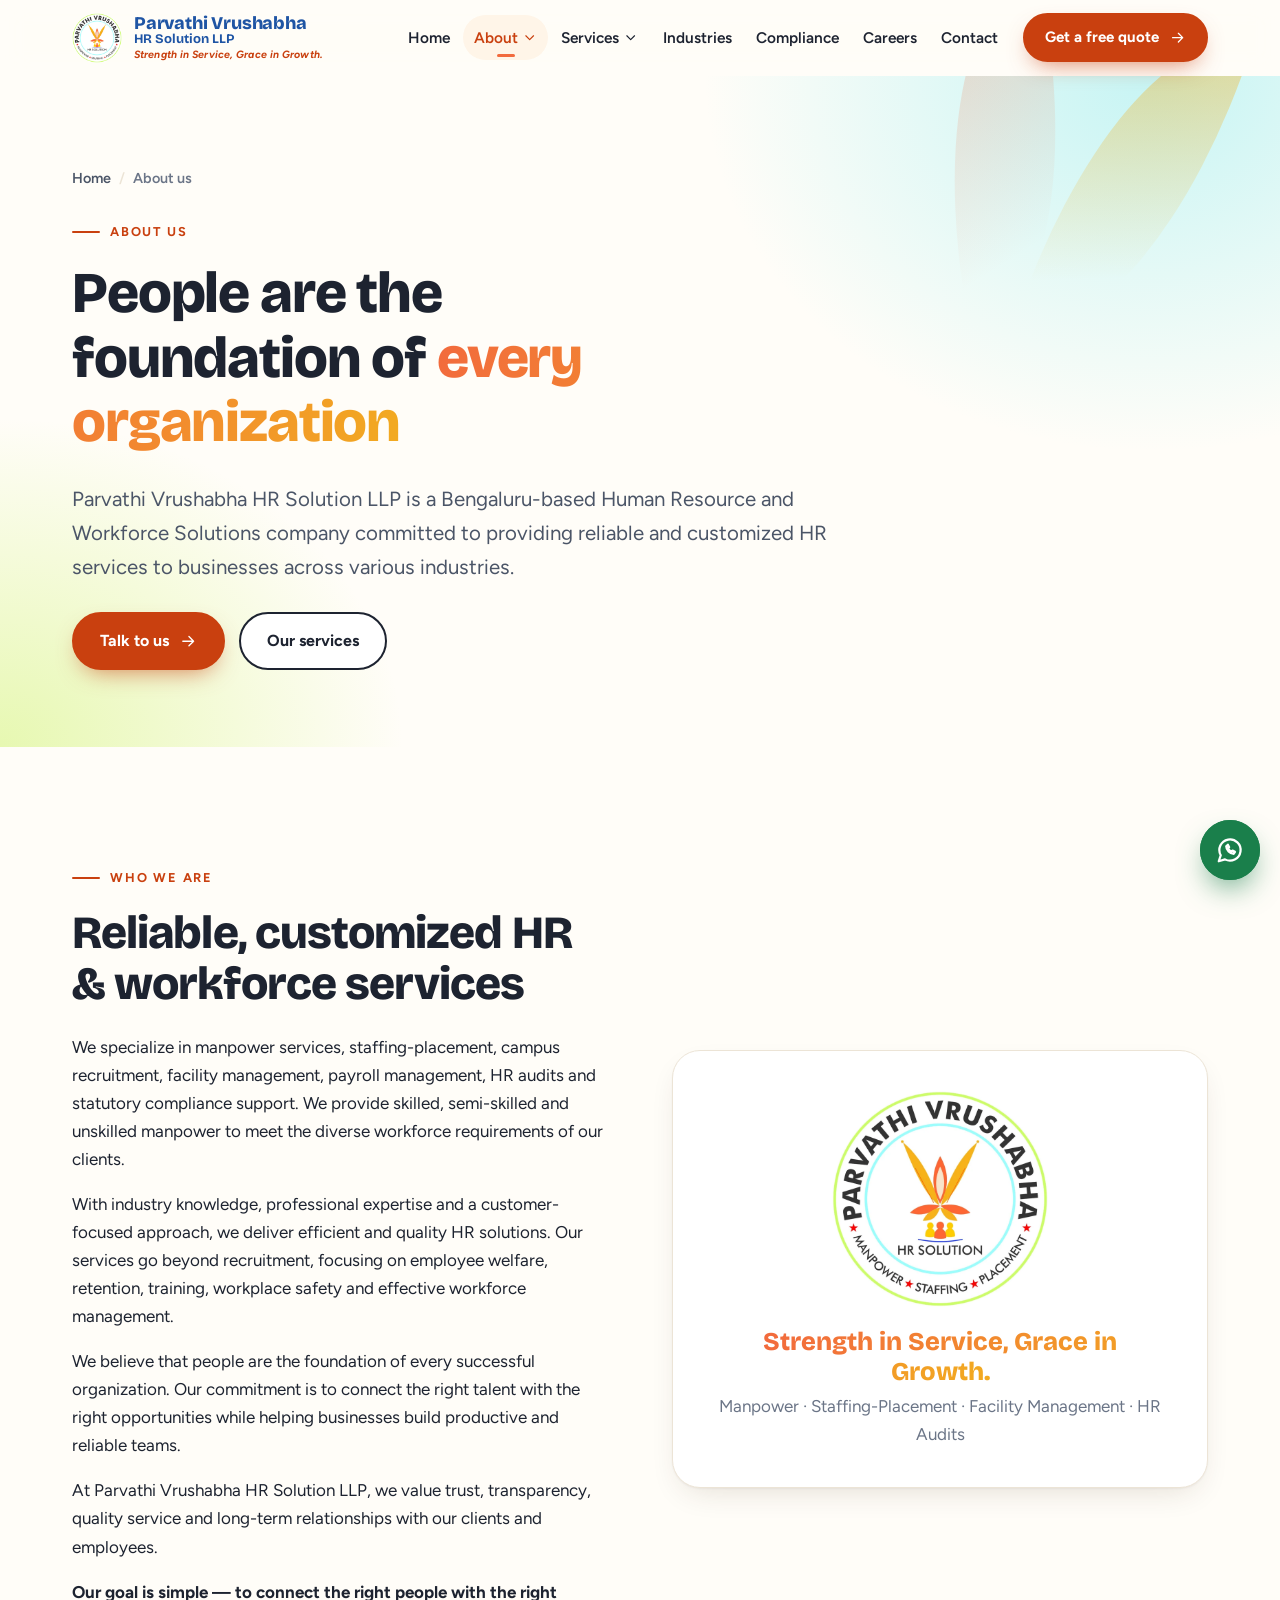
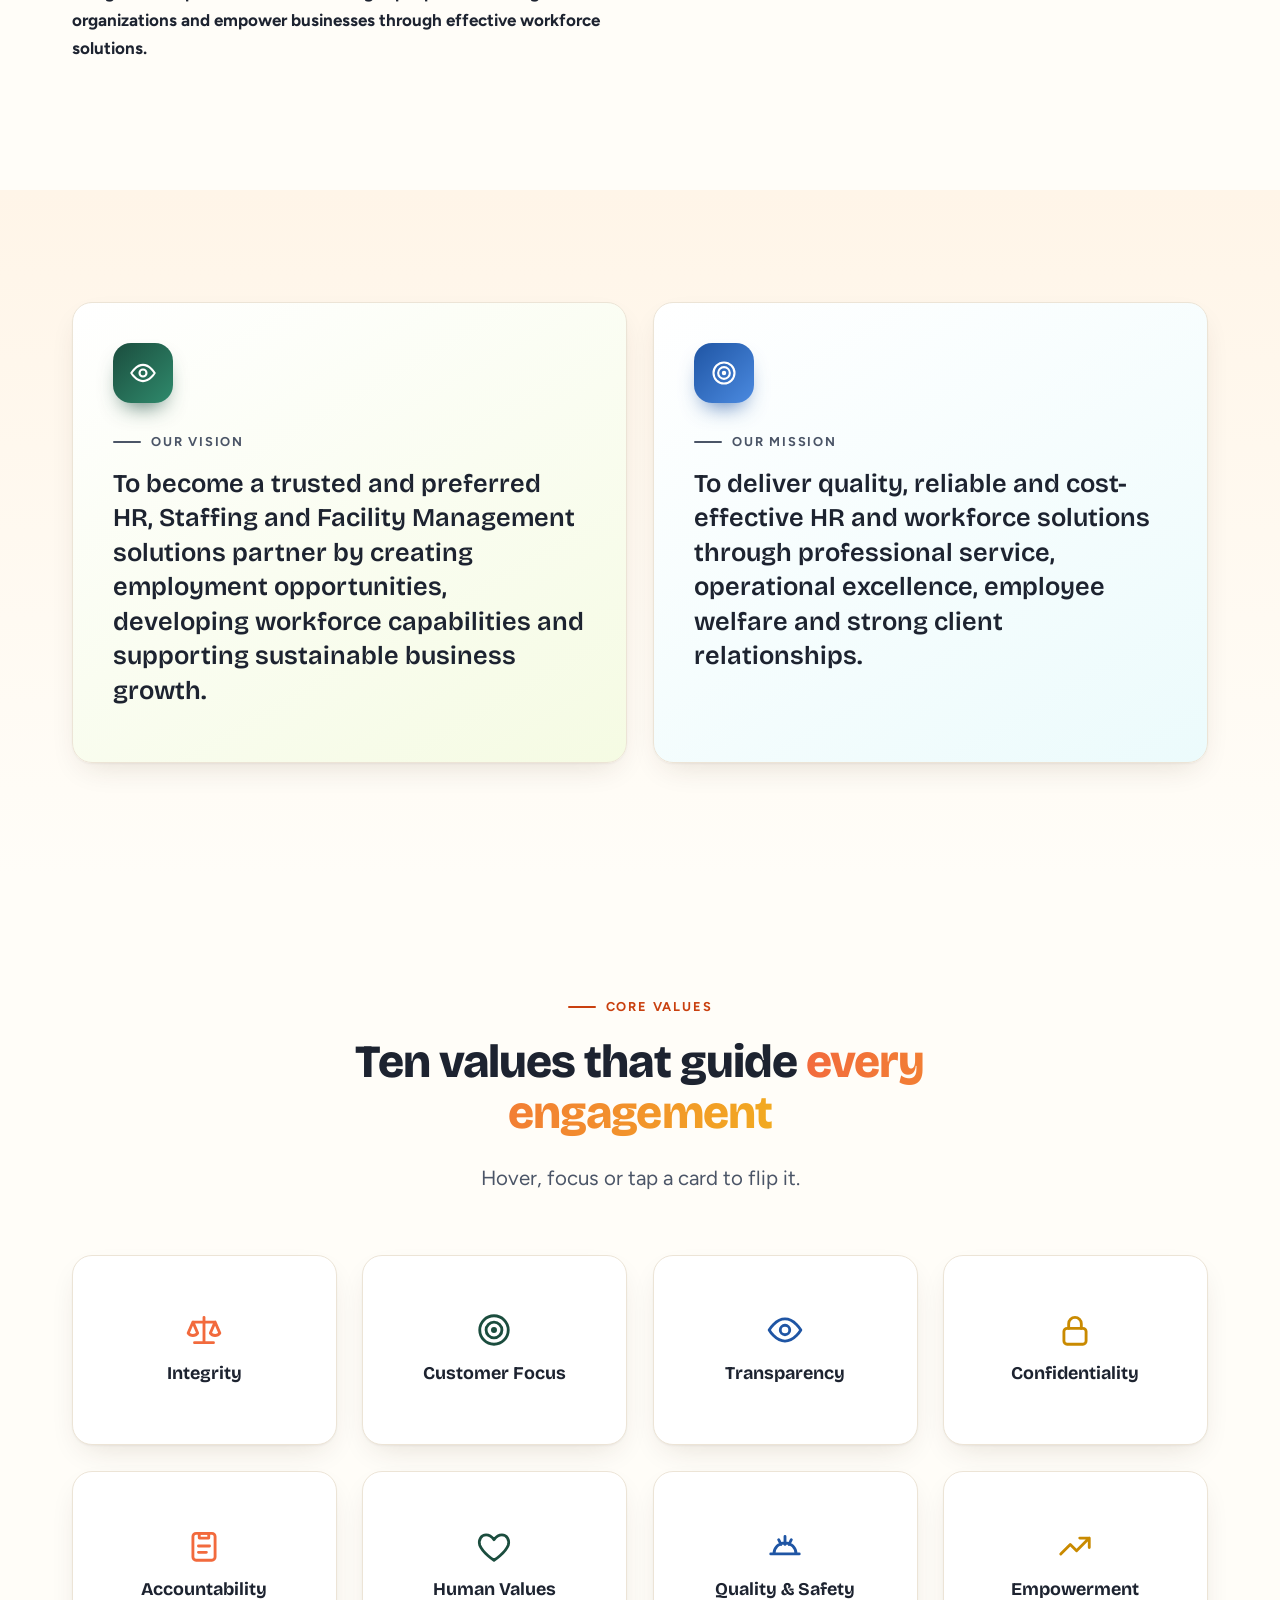
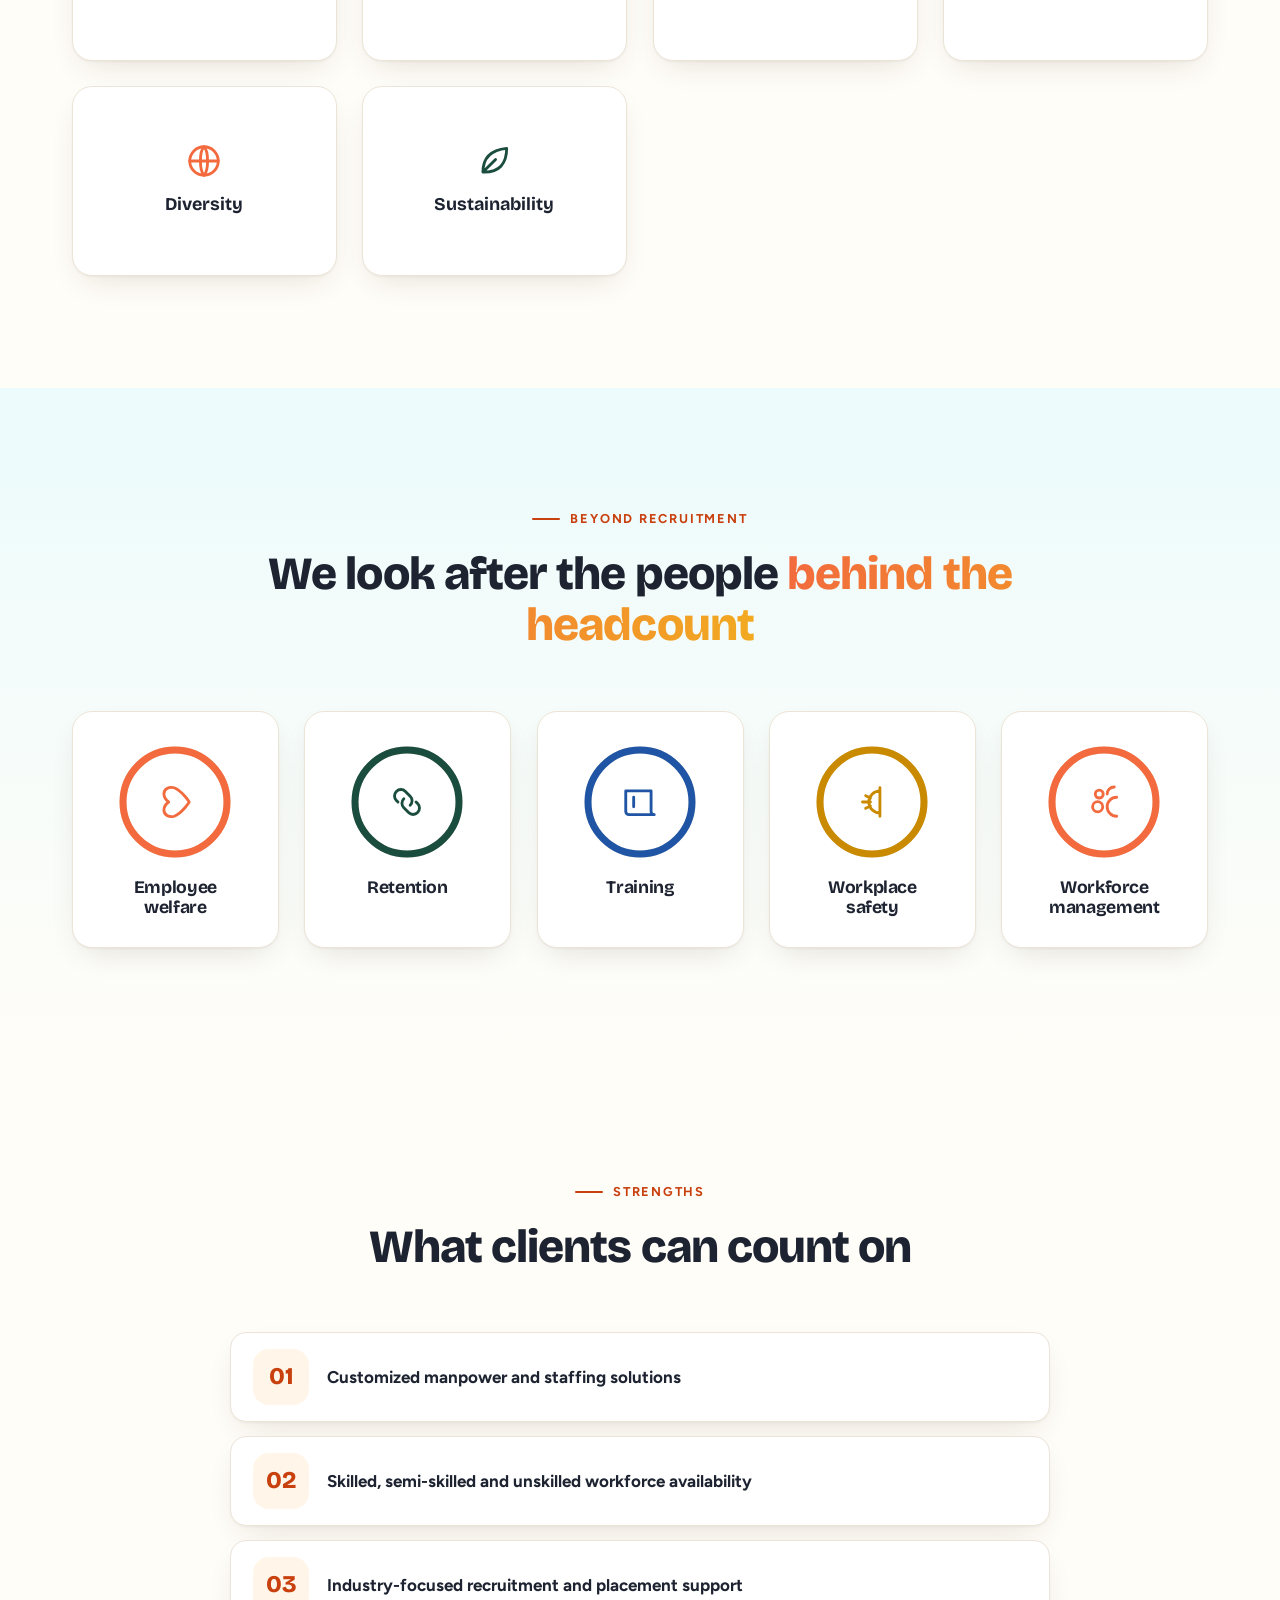
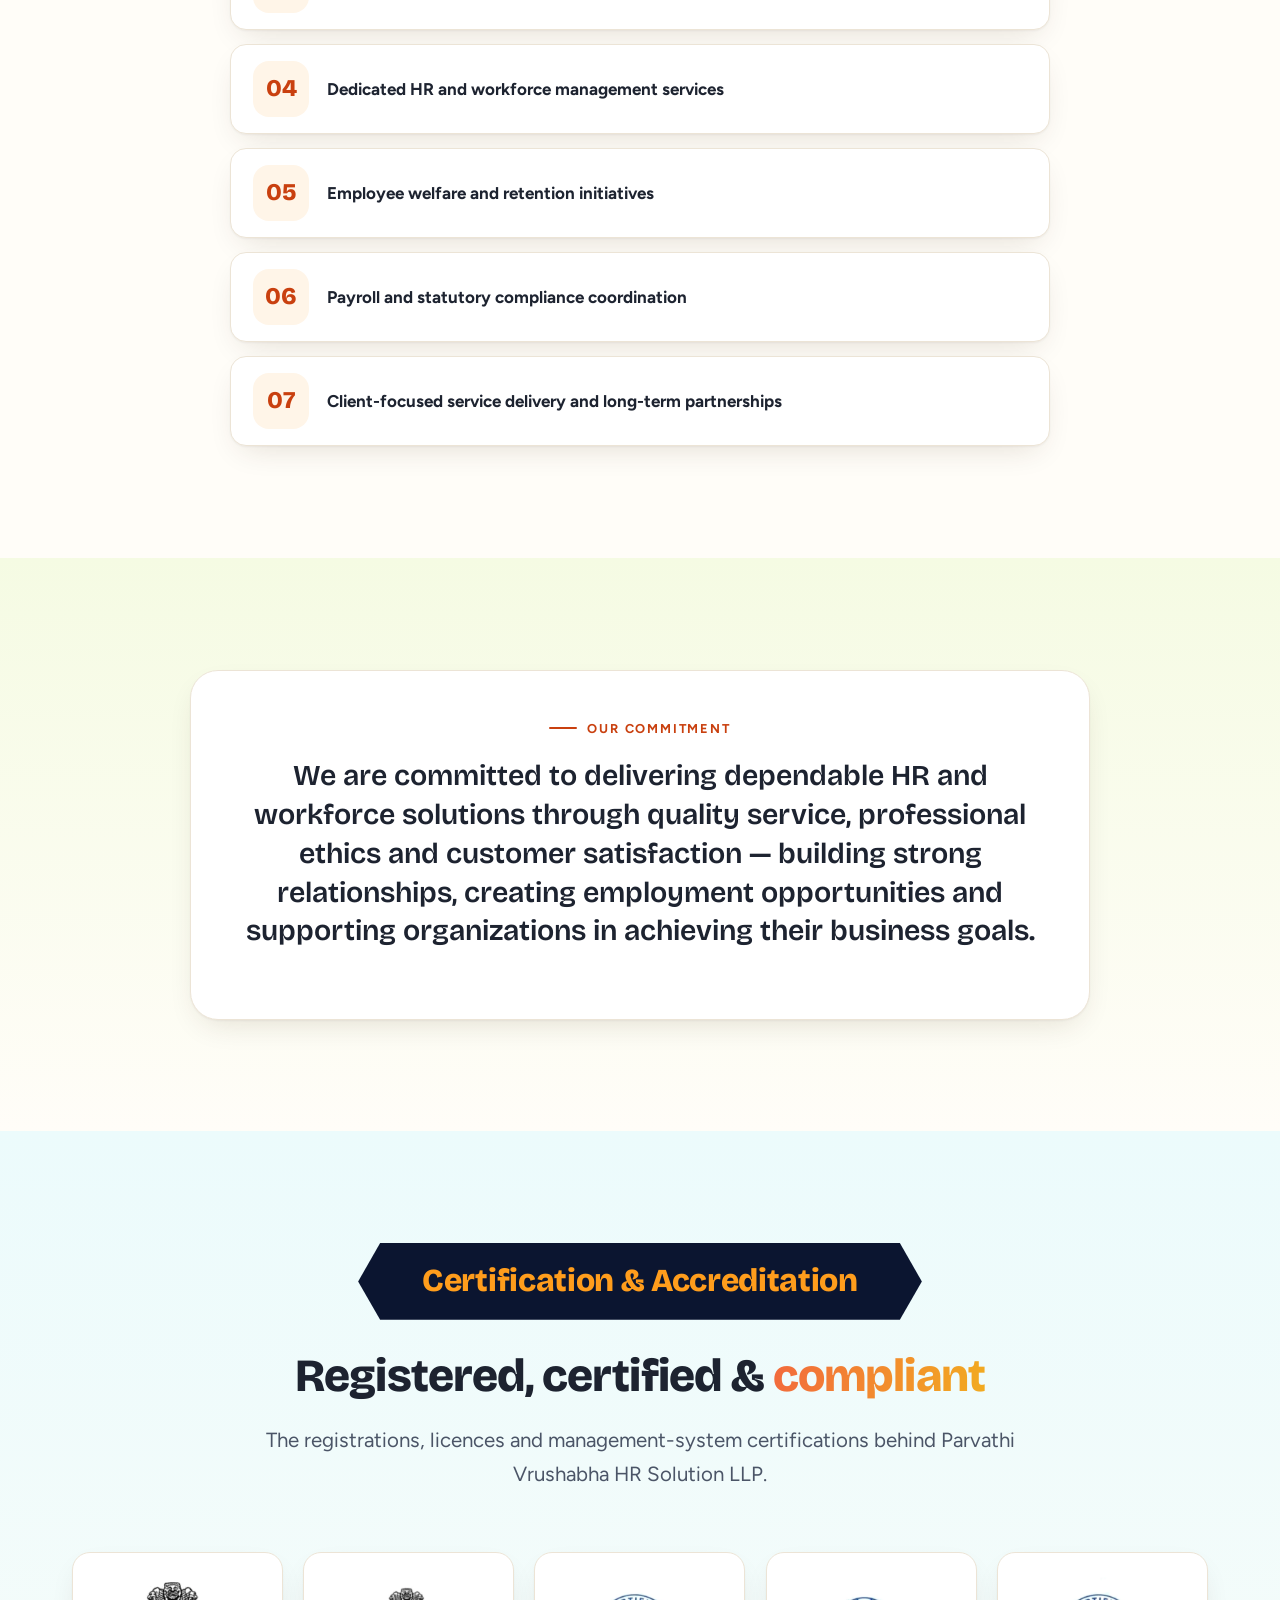
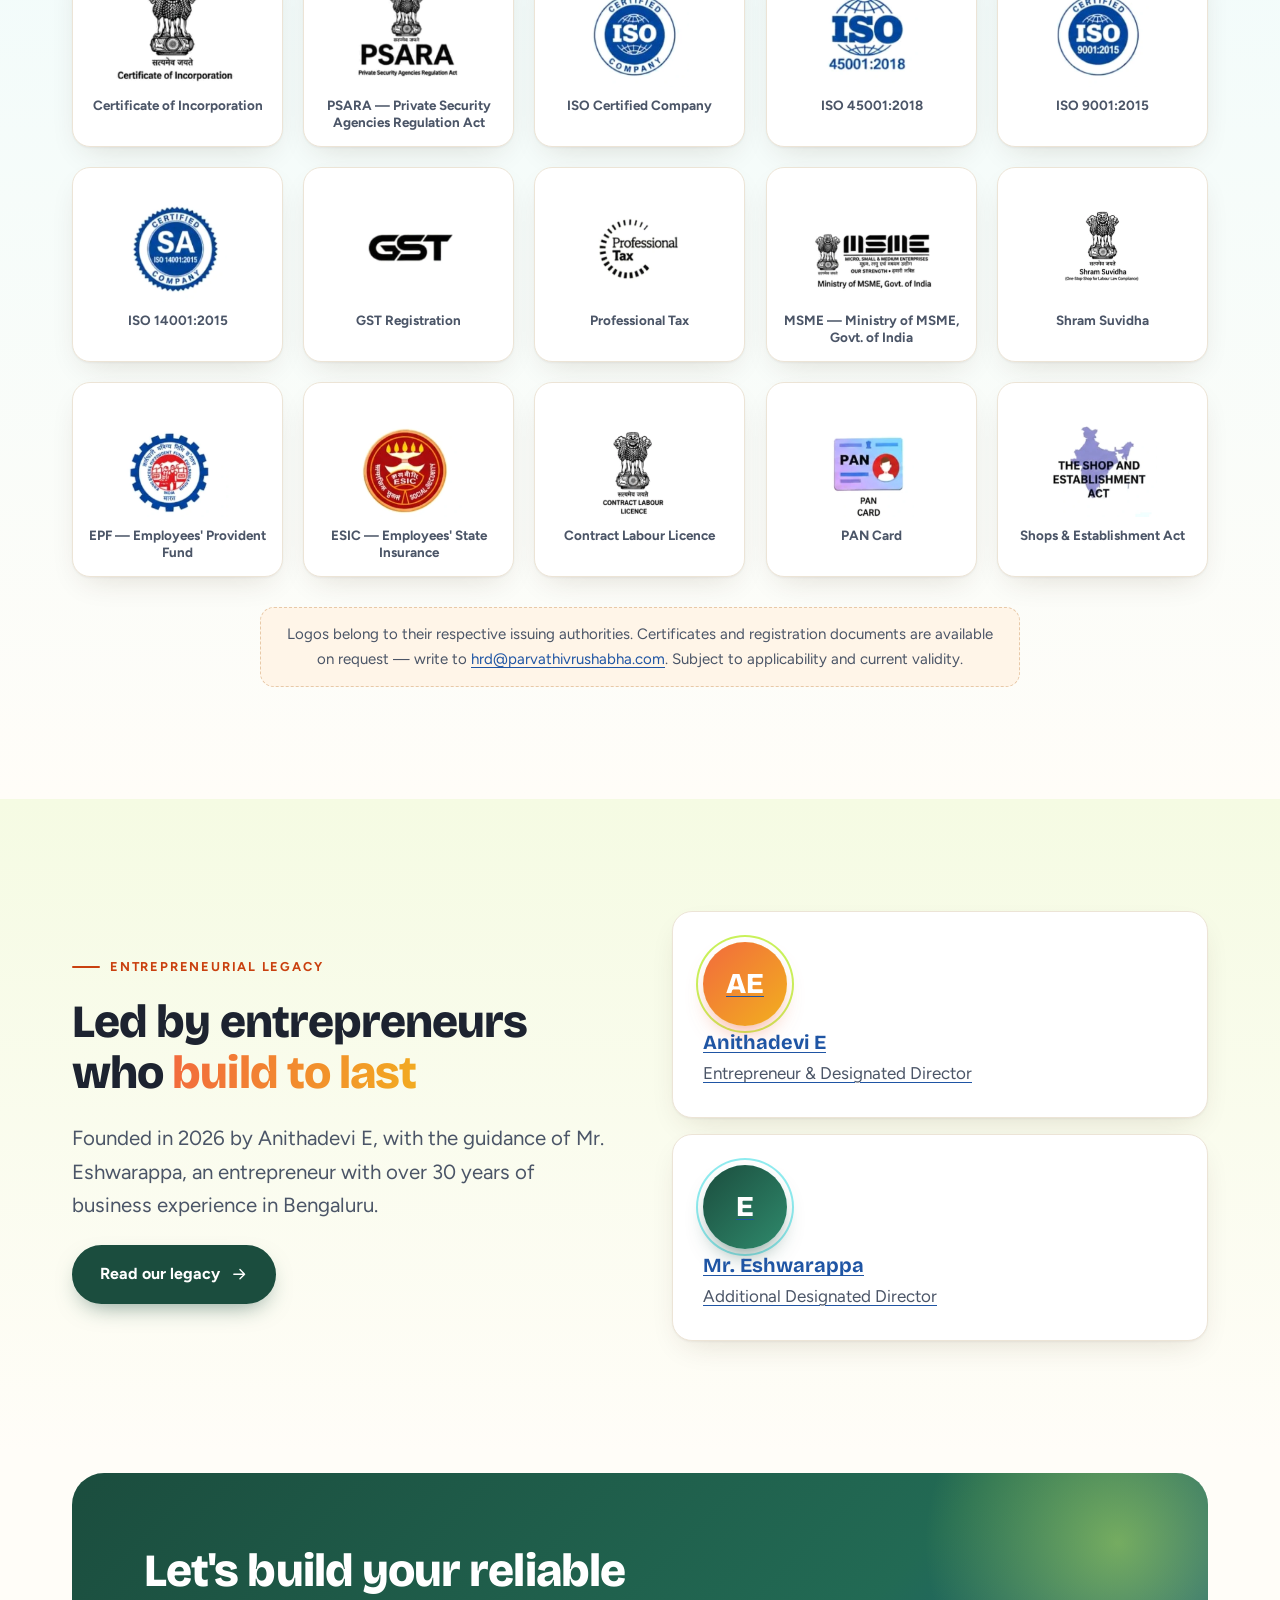
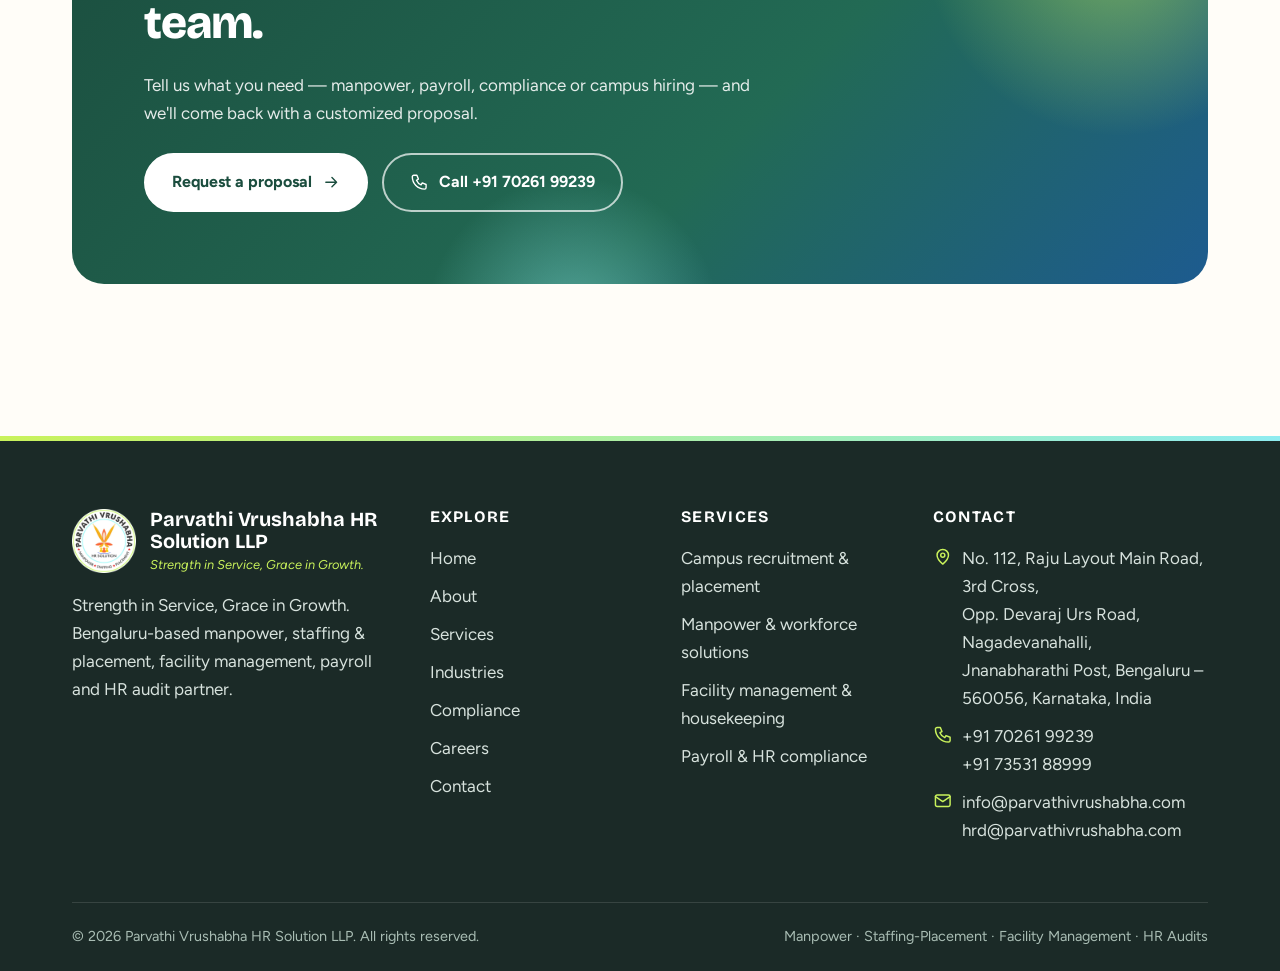
==== commit df831b81: "Add Certification & Accreditation logo section to Home and About Co-Authored-By: Claude Sonnet 5.5 <" ====
--- a/about/index.html
+++ b/about/index.html
@@ -18,9 +18,9 @@
 <link rel="alternate" type="text/markdown" href="/llms.txt" title="LLM-readable site summary">
 <link rel="preconnect" href="https://fonts.googleapis.com"><link rel="preconnect" href="https://fonts.gstatic.com" crossorigin>
 <link rel="stylesheet" href="https://fonts.googleapis.com/css2?family=Bricolage+Grotesque:opsz,wght@12..96,500..800&family=Figtree:wght@400;500;600;700;800&display=swap">
-<link rel="stylesheet" href="/assets/css/styles.css?v=2026-11-25">
+<link rel="stylesheet" href="/assets/css/styles.css?v=2026-11-27">
 <script>document.documentElement.classList.add('js')</script>
-<script type="application/ld+json">{"@context": "https://schema.org", "@graph": [{"@type": ["Organization", "EmploymentAgency"], "@id": "https://www.parvathivrushabha.com/#org", "name": "Parvathi Vrushabha HR Solution LLP", "legalName": "Parvathi Vrushabha HR Solution LLP", "alternateName": "Parvathi Vrushabha HR Solution", "url": "https://www.parvathivrushabha.com/", "logo": "https://www.parvathivrushabha.com/assets/img/icon-512.png", "image": "https://www.parvathivrushabha.com/assets/img/og-image.jpg", "slogan": "Strength in Service, Grace in Growth.", "foundingDate": "2026", "founder": {"@id": "https://www.parvathivrushabha.com/about/entrepreneurial-legacy/#anithadevi"}, "description": "Bengaluru-based HR and workforce solutions company offering manpower services, staffing and placement, campus recruitment, facility management and housekeeping, payroll management, HR audits and statutory compliance support.", "email": "info@parvathivrushabha.com", "telephone": ["+917026199239", "+917353188999"], "address": {"@type": "PostalAddress", "streetAddress": "No. 112, Raju Layout Main Road, 3rd Cross, Opp. Devaraj Urs Road, Nagadevanahalli, Jnanabharathi Post", "addressLocality": "Bengaluru", "addressRegion": "Karnataka", "postalCode": "560056", "addressCountry": "IN"}, "areaServed": [{"@type": "City", "name": "Bengaluru"}, {"@type": "State", "name": "Karnataka"}, {"@type": "Country", "name": "India"}], "contactPoint": [{"@type": "ContactPoint", "contactType": "customer service", "telephone": "+917026199239", "email": "info@parvathivrushabha.com", "availableLanguage": ["en", "kn", "hi"]}, {"@type": "ContactPoint", "contactType": "human resources", "telephone": "+917353188999", "email": "hrd@parvathivrushabha.com"}], "knowsAbout": ["Manpower services", "Staffing and placement", "Campus recruitment", "Facility management", "Housekeeping services", "Payroll management", "HR audits", "EPF ESI statutory compliance", "Contract labour compliance", "HR outsourcing"], "hasOfferCatalog": {"@type": "OfferCatalog", "name": "HR & workforce services", "itemListElement": [{"@type": "Offer", "itemOffered": {"@type": "Service", "name": "Campus Recruitment & Placement", "url": "https://www.parvathivrushabha.com/services/campus-recruitment-placement/"}}, {"@type": "Offer", "itemOffered": {"@type": "Service", "name": "Specialized Manpower & Workforce Solutions", "url": "https://www.parvathivrushabha.com/services/manpower-workforce-solutions/"}}, {"@type": "Offer", "itemOffered": {"@type": "Service", "name": "Facility Management & Housekeeping", "url": "https://www.parvathivrushabha.com/services/facility-management-housekeeping/"}}, {"@type": "Offer", "itemOffered": {"@type": "Service", "name": "Payroll Management & HR Compliance", "url": "https://www.parvathivrushabha.com/services/payroll-hr-compliance/"}}]}}, {"@type": "WebSite", "@id": "https://www.parvathivrushabha.com/#website", "url": "https://www.parvathivrushabha.com/", "name": "Parvathi Vrushabha HR Solution LLP", "publisher": {"@id": "https://www.parvathivrushabha.com/#org"}, "inLanguage": "en-IN"}, {"@type": "WebPage", "@id": "https://www.parvathivrushabha.com/about/#webpage", "url": "https://www.parvathivrushabha.com/about/", "name": "About Parvathi Vrushabha HR Solution LLP | Bengaluru HR Company", "description": "Meet Parvathi Vrushabha HR Solution LLP — a Bengaluru HR and workforce solutions company. Our vision, mission, ten core values and strengths in staffing, payroll and compliance.", "isPartOf": {"@id": "https://www.parvathivrushabha.com/#website"}, "about": {"@id": "https://www.parvathivrushabha.com/#org"}, "inLanguage": "en-IN", "primaryImageOfPage": "https://www.parvathivrushabha.com/assets/img/og-image.jpg", "dateModified": "2026-11-25"}, {"@type": "BreadcrumbList", "itemListElement": [{"@type": "ListItem", "position": 1, "name": "Home", "item": "https://www.parvathivrushabha.com/"}, {"@type": "ListItem", "position": 2, "name": "About us", "item": "https://www.parvathivrushabha.com/about/"}]}]}</script>
+<script type="application/ld+json">{"@context": "https://schema.org", "@graph": [{"@type": ["Organization", "EmploymentAgency"], "@id": "https://www.parvathivrushabha.com/#org", "name": "Parvathi Vrushabha HR Solution LLP", "legalName": "Parvathi Vrushabha HR Solution LLP", "alternateName": "Parvathi Vrushabha HR Solution", "url": "https://www.parvathivrushabha.com/", "logo": "https://www.parvathivrushabha.com/assets/img/icon-512.png", "image": "https://www.parvathivrushabha.com/assets/img/og-image.jpg", "slogan": "Strength in Service, Grace in Growth.", "foundingDate": "2026", "founder": {"@id": "https://www.parvathivrushabha.com/about/entrepreneurial-legacy/#anithadevi"}, "description": "Bengaluru-based HR and workforce solutions company offering manpower services, staffing and placement, campus recruitment, facility management and housekeeping, payroll management, HR audits and statutory compliance support.", "email": "info@parvathivrushabha.com", "telephone": ["+917026199239", "+917353188999"], "address": {"@type": "PostalAddress", "streetAddress": "No. 112, Raju Layout Main Road, 3rd Cross, Opp. Devaraj Urs Road, Nagadevanahalli, Jnanabharathi Post", "addressLocality": "Bengaluru", "addressRegion": "Karnataka", "postalCode": "560056", "addressCountry": "IN"}, "areaServed": [{"@type": "City", "name": "Bengaluru"}, {"@type": "State", "name": "Karnataka"}, {"@type": "Country", "name": "India"}], "contactPoint": [{"@type": "ContactPoint", "contactType": "customer service", "telephone": "+917026199239", "email": "info@parvathivrushabha.com", "availableLanguage": ["en", "kn", "hi"]}, {"@type": "ContactPoint", "contactType": "human resources", "telephone": "+917353188999", "email": "hrd@parvathivrushabha.com"}], "knowsAbout": ["Manpower services", "Staffing and placement", "Campus recruitment", "Facility management", "Housekeeping services", "Payroll management", "HR audits", "EPF ESI statutory compliance", "Contract labour compliance", "HR outsourcing"], "hasOfferCatalog": {"@type": "OfferCatalog", "name": "HR & workforce services", "itemListElement": [{"@type": "Offer", "itemOffered": {"@type": "Service", "name": "Campus Recruitment & Placement", "url": "https://www.parvathivrushabha.com/services/campus-recruitment-placement/"}}, {"@type": "Offer", "itemOffered": {"@type": "Service", "name": "Specialized Manpower & Workforce Solutions", "url": "https://www.parvathivrushabha.com/services/manpower-workforce-solutions/"}}, {"@type": "Offer", "itemOffered": {"@type": "Service", "name": "Facility Management & Housekeeping", "url": "https://www.parvathivrushabha.com/services/facility-management-housekeeping/"}}, {"@type": "Offer", "itemOffered": {"@type": "Service", "name": "Payroll Management & HR Compliance", "url": "https://www.parvathivrushabha.com/services/payroll-hr-compliance/"}}]}}, {"@type": "WebSite", "@id": "https://www.parvathivrushabha.com/#website", "url": "https://www.parvathivrushabha.com/", "name": "Parvathi Vrushabha HR Solution LLP", "publisher": {"@id": "https://www.parvathivrushabha.com/#org"}, "inLanguage": "en-IN"}, {"@type": "WebPage", "@id": "https://www.parvathivrushabha.com/about/#webpage", "url": "https://www.parvathivrushabha.com/about/", "name": "About Parvathi Vrushabha HR Solution LLP | Bengaluru HR Company", "description": "Meet Parvathi Vrushabha HR Solution LLP — a Bengaluru HR and workforce solutions company. Our vision, mission, ten core values and strengths in staffing, payroll and compliance.", "isPartOf": {"@id": "https://www.parvathivrushabha.com/#website"}, "about": {"@id": "https://www.parvathivrushabha.com/#org"}, "inLanguage": "en-IN", "primaryImageOfPage": "https://www.parvathivrushabha.com/assets/img/og-image.jpg", "dateModified": "2026-11-27"}, {"@type": "BreadcrumbList", "itemListElement": [{"@type": "ListItem", "position": 1, "name": "Home", "item": "https://www.parvathivrushabha.com/"}, {"@type": "ListItem", "position": 2, "name": "About us", "item": "https://www.parvathivrushabha.com/about/"}]}]}</script>
 </head>
 <body>
 <a class="skip" href="#main">Skip to content</a>
@@ -46,7 +46,10 @@
 <section class="section tint-aqua"><div class="container"><div class="section-head center" data-reveal="" style="--i:0"><p class="eyebrow">Beyond recruitment</p><h2>We look after the people <span class="hl">behind the headcount</span></h2></div>
 <div class="grid" style="grid-template-columns:repeat(auto-fit,minmax(190px,1fr))"><div class="card ring-card" style="--c:var(--orange)" data-reveal="" style="--i:0"><div class="ringsvg"><svg viewBox="0 0 120 120" aria-hidden="true"><circle class="bg" cx="60" cy="60" r="52"/><circle class="fg" cx="60" cy="60" r="52" pathLength="1"/></svg><svg class="ic " aria-hidden="true" focusable="false"><use href="#i-heart"/></svg></div><h3 style="margin:0;font-size:1.1rem">Employee welfare</h3></div><div class="card ring-card" style="--c:var(--green)" data-reveal="" style="--i:1"><div class="ringsvg"><svg viewBox="0 0 120 120" aria-hidden="true"><circle class="bg" cx="60" cy="60" r="52"/><circle class="fg" cx="60" cy="60" r="52" pathLength="1"/></svg><svg class="ic " aria-hidden="true" focusable="false"><use href="#i-link"/></svg></div><h3 style="margin:0;font-size:1.1rem">Retention</h3></div><div class="card ring-card" style="--c:var(--blue)" data-reveal="" style="--i:2"><div class="ringsvg"><svg viewBox="0 0 120 120" aria-hidden="true"><circle class="bg" cx="60" cy="60" r="52"/><circle class="fg" cx="60" cy="60" r="52" pathLength="1"/></svg><svg class="ic " aria-hidden="true" focusable="false"><use href="#i-book"/></svg></div><h3 style="margin:0;font-size:1.1rem">Training</h3></div><div class="card ring-card" style="--c:#c98a00" data-reveal="" style="--i:3"><div class="ringsvg"><svg viewBox="0 0 120 120" aria-hidden="true"><circle class="bg" cx="60" cy="60" r="52"/><circle class="fg" cx="60" cy="60" r="52" pathLength="1"/></svg><svg class="ic " aria-hidden="true" focusable="false"><use href="#i-hardhat"/></svg></div><h3 style="margin:0;font-size:1.1rem">Workplace safety</h3></div><div class="card ring-card" style="--c:var(--orange)" data-reveal="" style="--i:4"><div class="ringsvg"><svg viewBox="0 0 120 120" aria-hidden="true"><circle class="bg" cx="60" cy="60" r="52"/><circle class="fg" cx="60" cy="60" r="52" pathLength="1"/></svg><svg class="ic " aria-hidden="true" focusable="false"><use href="#i-users"/></svg></div><h3 style="margin:0;font-size:1.1rem">Workforce management</h3></div></div></div></section>
 <section class="section"><div class="container"><div class="section-head center" data-reveal="" style="--i:0"><p class="eyebrow">Strengths</p><h2>What clients can count on</h2></div><ul class="strengths" style="list-style:none;padding:0;margin:0 auto;max-width:820px"><li class="strength" data-reveal="" style="--i:0"><b>Customized manpower and staffing solutions</b></li><li class="strength" data-reveal="" style="--i:1"><b>Skilled, semi-skilled and unskilled workforce availability</b></li><li class="strength" data-reveal="" style="--i:2"><b>Industry-focused recruitment and placement support</b></li><li class="strength" data-reveal="" style="--i:0"><b>Dedicated HR and workforce management services</b></li><li class="strength" data-reveal="" style="--i:1"><b>Employee welfare and retention initiatives</b></li><li class="strength" data-reveal="" style="--i:2"><b>Payroll and statutory compliance coordination</b></li><li class="strength" data-reveal="" style="--i:0"><b>Client-focused service delivery and long-term partnerships</b></li></ul></div></section>
-<section class="section tint-lime"><div class="container"><div class="panel center" style="max-width:900px;margin:auto" data-reveal="zoom" style="--i:0"><p class="eyebrow" style="justify-content:center">Our commitment</p><p class="big" style="font-family:var(--head);font-size:clamp(1.3rem,2.4vw,1.8rem);line-height:1.35;font-weight:600">We are committed to delivering dependable HR and workforce solutions through quality service, professional ethics and customer satisfaction — building strong relationships, creating employment opportunities and supporting organizations in achieving their business goals.</p></div></div></section><section class="section tint-lime" id="leadership"><div class="container"><div class="split"><div data-reveal="left" style="--i:0"><p class="eyebrow">Entrepreneurial legacy</p>
+<section class="section tint-lime"><div class="container"><div class="panel center" style="max-width:900px;margin:auto" data-reveal="zoom" style="--i:0"><p class="eyebrow" style="justify-content:center">Our commitment</p><p class="big" style="font-family:var(--head);font-size:clamp(1.3rem,2.4vw,1.8rem);line-height:1.35;font-weight:600">We are committed to delivering dependable HR and workforce solutions through quality service, professional ethics and customer satisfaction — building strong relationships, creating employment opportunities and supporting organizations in achieving their business goals.</p></div></div></section><section class="section tint-aqua" id="certifications"><div class="container"><div class="section-head center" data-reveal="" style="--i:0"><span class="cert-banner">Certification &amp; Accreditation</span>
+<h2 style="margin-top:22px">Registered, certified &amp; <span class="hl">compliant</span></h2><p class="lead">The registrations, licences and management-system certifications behind Parvathi Vrushabha HR Solution LLP.</p></div>
+<div class="cert-grid"><figure class="cert" data-reveal="" style="--i:0"><span class="cert-img"><img src="/assets/img/certs/certificate-of-incorporation.webp" width="367" height="330" alt="Certificate of Incorporation logo" loading="lazy"></span><figcaption>Certificate of Incorporation</figcaption></figure><figure class="cert" data-reveal="" style="--i:1"><span class="cert-img"><img src="/assets/img/certs/psara.webp" width="330" height="330" alt="PSARA — Private Security Agencies Regulation Act logo" loading="lazy"></span><figcaption>PSARA — Private Security Agencies Regulation Act</figcaption></figure><figure class="cert" data-reveal="" style="--i:2"><span class="cert-img"><img src="/assets/img/certs/iso-certified-company.webp" width="277" height="330" alt="ISO Certified Company logo" loading="lazy"></span><figcaption>ISO Certified Company</figcaption></figure><figure class="cert" data-reveal="" style="--i:3"><span class="cert-img"><img src="/assets/img/certs/iso-45001-2018.webp" width="270" height="330" alt="ISO 45001:2018 logo" loading="lazy"></span><figcaption>ISO 45001:2018</figcaption></figure><figure class="cert" data-reveal="" style="--i:4"><span class="cert-img"><img src="/assets/img/certs/iso-9001-2015.webp" width="270" height="330" alt="ISO 9001:2015 logo" loading="lazy"></span><figcaption>ISO 9001:2015</figcaption></figure><figure class="cert" data-reveal="" style="--i:0"><span class="cert-img"><img src="/assets/img/certs/iso-14001-2015.webp" width="277" height="330" alt="ISO 14001:2015 logo" loading="lazy"></span><figcaption>ISO 14001:2015</figcaption></figure><figure class="cert" data-reveal="" style="--i:1"><span class="cert-img"><img src="/assets/img/certs/gst.webp" width="262" height="330" alt="GST Registration logo" loading="lazy"></span><figcaption>GST Registration</figcaption></figure><figure class="cert" data-reveal="" style="--i:2"><span class="cert-img"><img src="/assets/img/certs/professional-tax.webp" width="249" height="330" alt="Professional Tax logo" loading="lazy"></span><figcaption>Professional Tax</figcaption></figure><figure class="cert" data-reveal="" style="--i:3"><span class="cert-img"><img src="/assets/img/certs/msme.webp" width="390" height="382" alt="MSME — Ministry of MSME, Govt. of India logo" loading="lazy"></span><figcaption>MSME — Ministry of MSME, Govt. of India</figcaption></figure><figure class="cert" data-reveal="" style="--i:4"><span class="cert-img"><img src="/assets/img/certs/shram-suvidha.webp" width="330" height="472" alt="Shram Suvidha logo" loading="lazy"></span><figcaption>Shram Suvidha</figcaption></figure><figure class="cert" data-reveal="" style="--i:0"><span class="cert-img"><img src="/assets/img/certs/epf.webp" width="330" height="382" alt="EPF — Employees&#x27; Provident Fund logo" loading="lazy"></span><figcaption>EPF — Employees&#x27; Provident Fund</figcaption></figure><figure class="cert" data-reveal="" style="--i:1"><span class="cert-img"><img src="/assets/img/certs/esic.webp" width="345" height="382" alt="ESIC — Employees&#x27; State Insurance logo" loading="lazy"></span><figcaption>ESIC — Employees&#x27; State Insurance</figcaption></figure><figure class="cert" data-reveal="" style="--i:2"><span class="cert-img"><img src="/assets/img/certs/contract-labour-licence.webp" width="277" height="382" alt="Contract Labour Licence logo" loading="lazy"></span><figcaption>Contract Labour Licence</figcaption></figure><figure class="cert" data-reveal="" style="--i:3"><span class="cert-img"><img src="/assets/img/certs/pan.webp" width="277" height="382" alt="PAN Card logo" loading="lazy"></span><figcaption>PAN Card</figcaption></figure><figure class="cert" data-reveal="" style="--i:4"><span class="cert-img"><img src="/assets/img/certs/shop-establishment.webp" width="354" height="382" alt="Shops &amp; Establishment Act logo" loading="lazy"></span><figcaption>Shops &amp; Establishment Act</figcaption></figure></div>
+<p class="note center" style="margin:30px auto 0;max-width:760px" data-reveal="" style="--i:0">Logos belong to their respective issuing authorities. Certificates and registration documents are available on request — write to <a href="mailto:hrd@parvathivrushabha.com">hrd@parvathivrushabha.com</a>. Subject to applicability and current validity.</p></div></section><section class="section tint-lime" id="leadership"><div class="container"><div class="split"><div data-reveal="left" style="--i:0"><p class="eyebrow">Entrepreneurial legacy</p>
 <h2>Led by entrepreneurs who <span class="hl">build to last</span></h2>
 <p class="lead">Founded in 2026 by Anithadevi E, with the guidance of Mr. Eshwarappa, an entrepreneur with over 30 years of business experience in Bengaluru.</p>
 <div class="btn-row" style="margin-top:22px"><a class="btn green" href="/about/entrepreneurial-legacy/">Read our legacy <svg class="ic go" aria-hidden="true" focusable="false"><use href="#i-arrow"/></svg></a></div></div>
@@ -72,5 +75,5 @@
 </div></footer>
 <a class="wa-float" href="https://wa.me/917026199239?text=Hello,%20I%20would%20like%20to%20know%20more%20about%20your%20HR%20and%20manpower%20services." target="_blank" rel="noopener" aria-label="Chat on WhatsApp"><svg class="ic " aria-hidden="true" focusable="false"><use href="#i-whatsapp"/></svg></a>
 <button class="to-top" aria-label="Back to top"><svg class="ic " aria-hidden="true" focusable="false"><use href="#i-arrow"/></svg></button>
-<script src="/assets/js/main.js?v=2026-11-25" defer></script>
+<script src="/assets/js/main.js?v=2026-11-27" defer></script>
 </body></html>
--- a/assets/css/styles.css
+++ b/assets/css/styles.css
@@ -518,3 +518,19 @@
 @media (max-width: 920px) { .nav a.nl { padding: 14px 16px; } }
 
 .brand b span { display: block; font-size: .82rem; font-weight: 700; letter-spacing: 0; margin-top: 1px; }
+
+/* ---------- certifications ---------- */
+.cert-banner { display: inline-block; background: #0b1530; color: #ff9d1c; font-family: var(--head); font-weight: 800; font-size: clamp(1.2rem, 3vw, 2rem); letter-spacing: -.01em;
+  padding: 12px clamp(34px, 6vw, 64px); clip-path: polygon(22px 0, calc(100% - 22px) 0, 100% 50%, calc(100% - 22px) 100%, 22px 100%, 0 50%); position: relative; overflow: hidden; }
+.cert-banner::after { content: ""; position: absolute; inset: 0; background: linear-gradient(105deg, transparent 35%, rgba(255, 255, 255, .28) 50%, transparent 65%); transform: translateX(-120%); animation: certshine 5s ease-in-out 1s infinite; }
+@keyframes certshine { 0%, 55% { transform: translateX(-120%); } 100% { transform: translateX(120%); } }
+.cert-grid { display: grid; grid-template-columns: repeat(5, 1fr); gap: clamp(12px, 1.6vw, 20px); }
+.cert { margin: 0; background: #fff; border: 1px solid var(--line); border-radius: 18px; padding: 16px 12px 14px; display: flex; flex-direction: column; align-items: center; gap: 10px; box-shadow: var(--shadow);
+  transition: transform .45s var(--ease), box-shadow .4s, border-color .4s; position: relative; overflow: hidden; }
+.cert:hover { transform: translateY(-8px) scale(1.03); box-shadow: var(--shadow-lg); border-color: #8fd8dc; }
+.cert-img { height: 118px; width: 100%; display: grid; place-items: center; }
+.cert-img img { max-height: 118px; max-width: 100%; width: auto; height: auto; object-fit: contain; transition: transform .6s var(--ease); }
+.cert:hover .cert-img img { transform: scale(1.1) rotate(-2deg); }
+.cert figcaption { font-weight: 700; font-size: .84rem; line-height: 1.3; text-align: center; color: var(--ink-2); }
+@media (max-width: 1040px) { .cert-grid { grid-template-columns: repeat(3, 1fr); } }
+@media (max-width: 640px) { .cert-grid { grid-template-columns: repeat(2, 1fr); } .cert-img { height: 96px; } .cert-img img { max-height: 96px; } }
